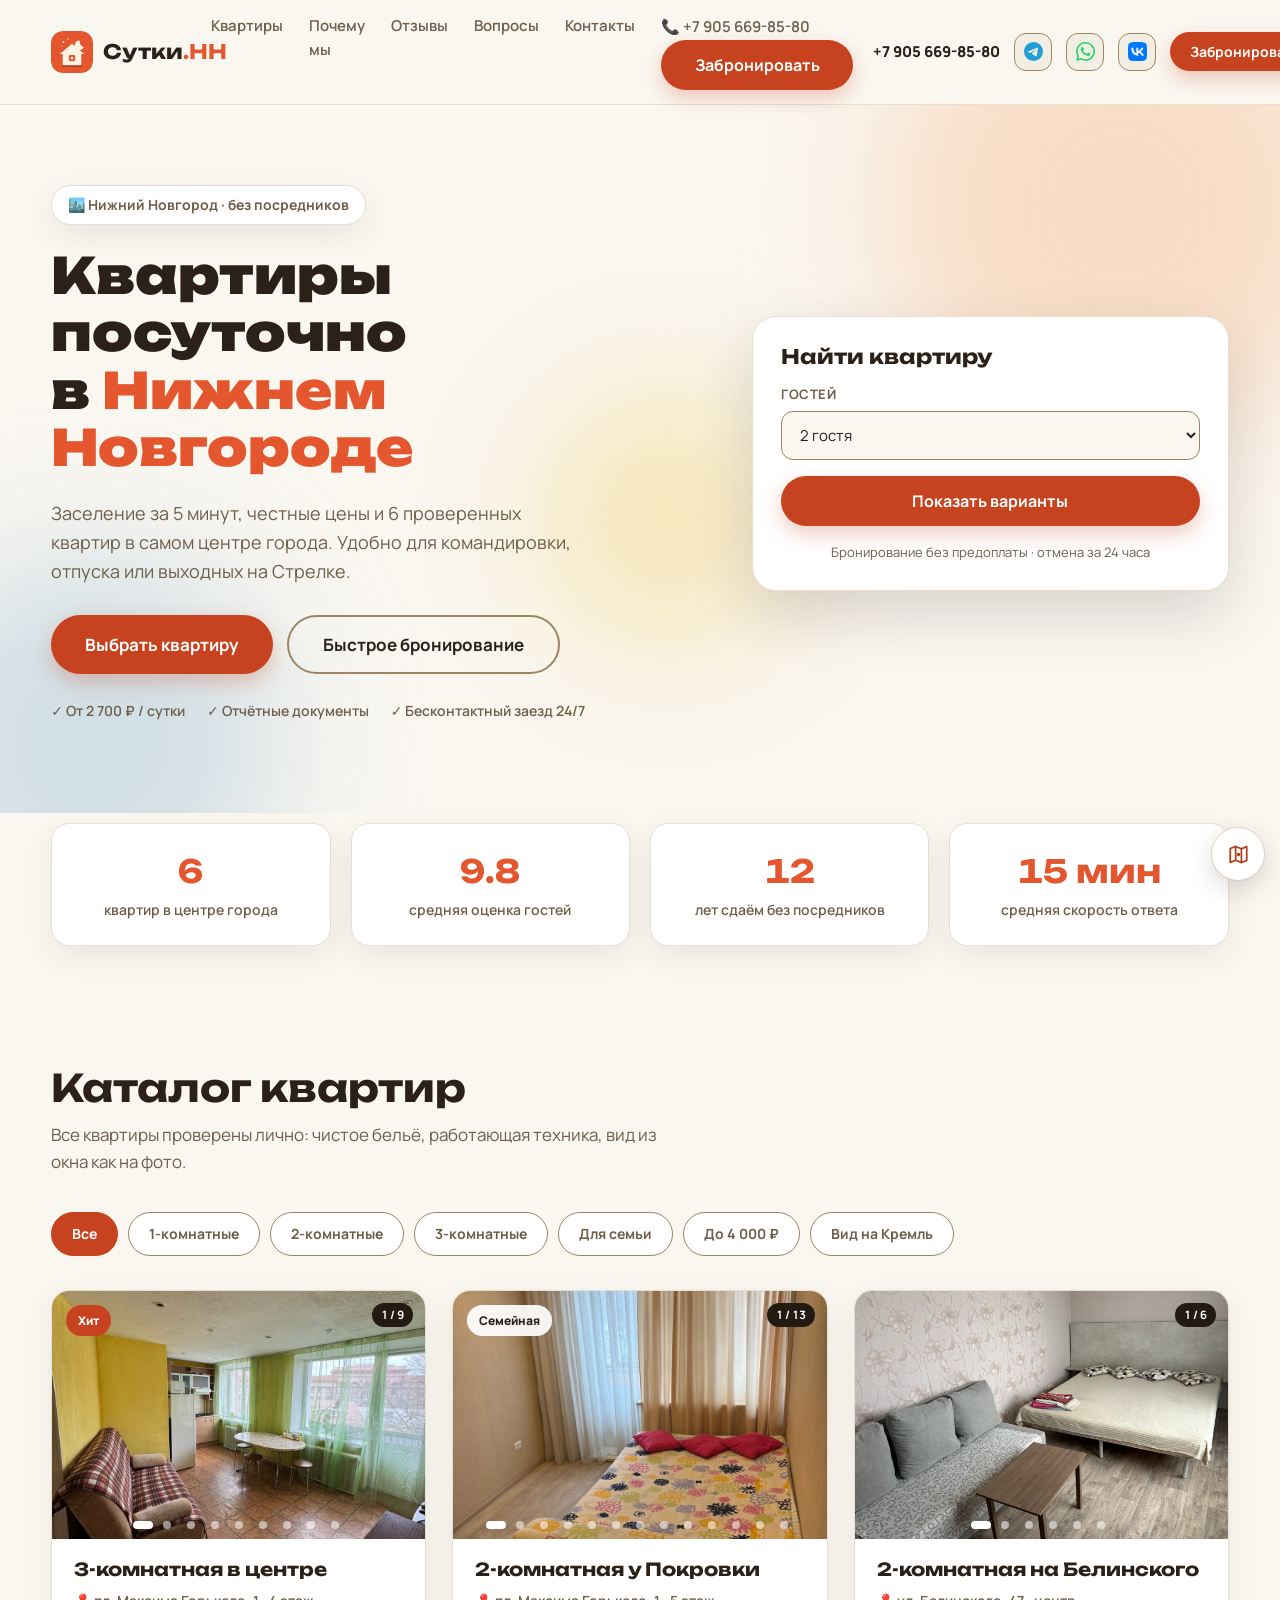
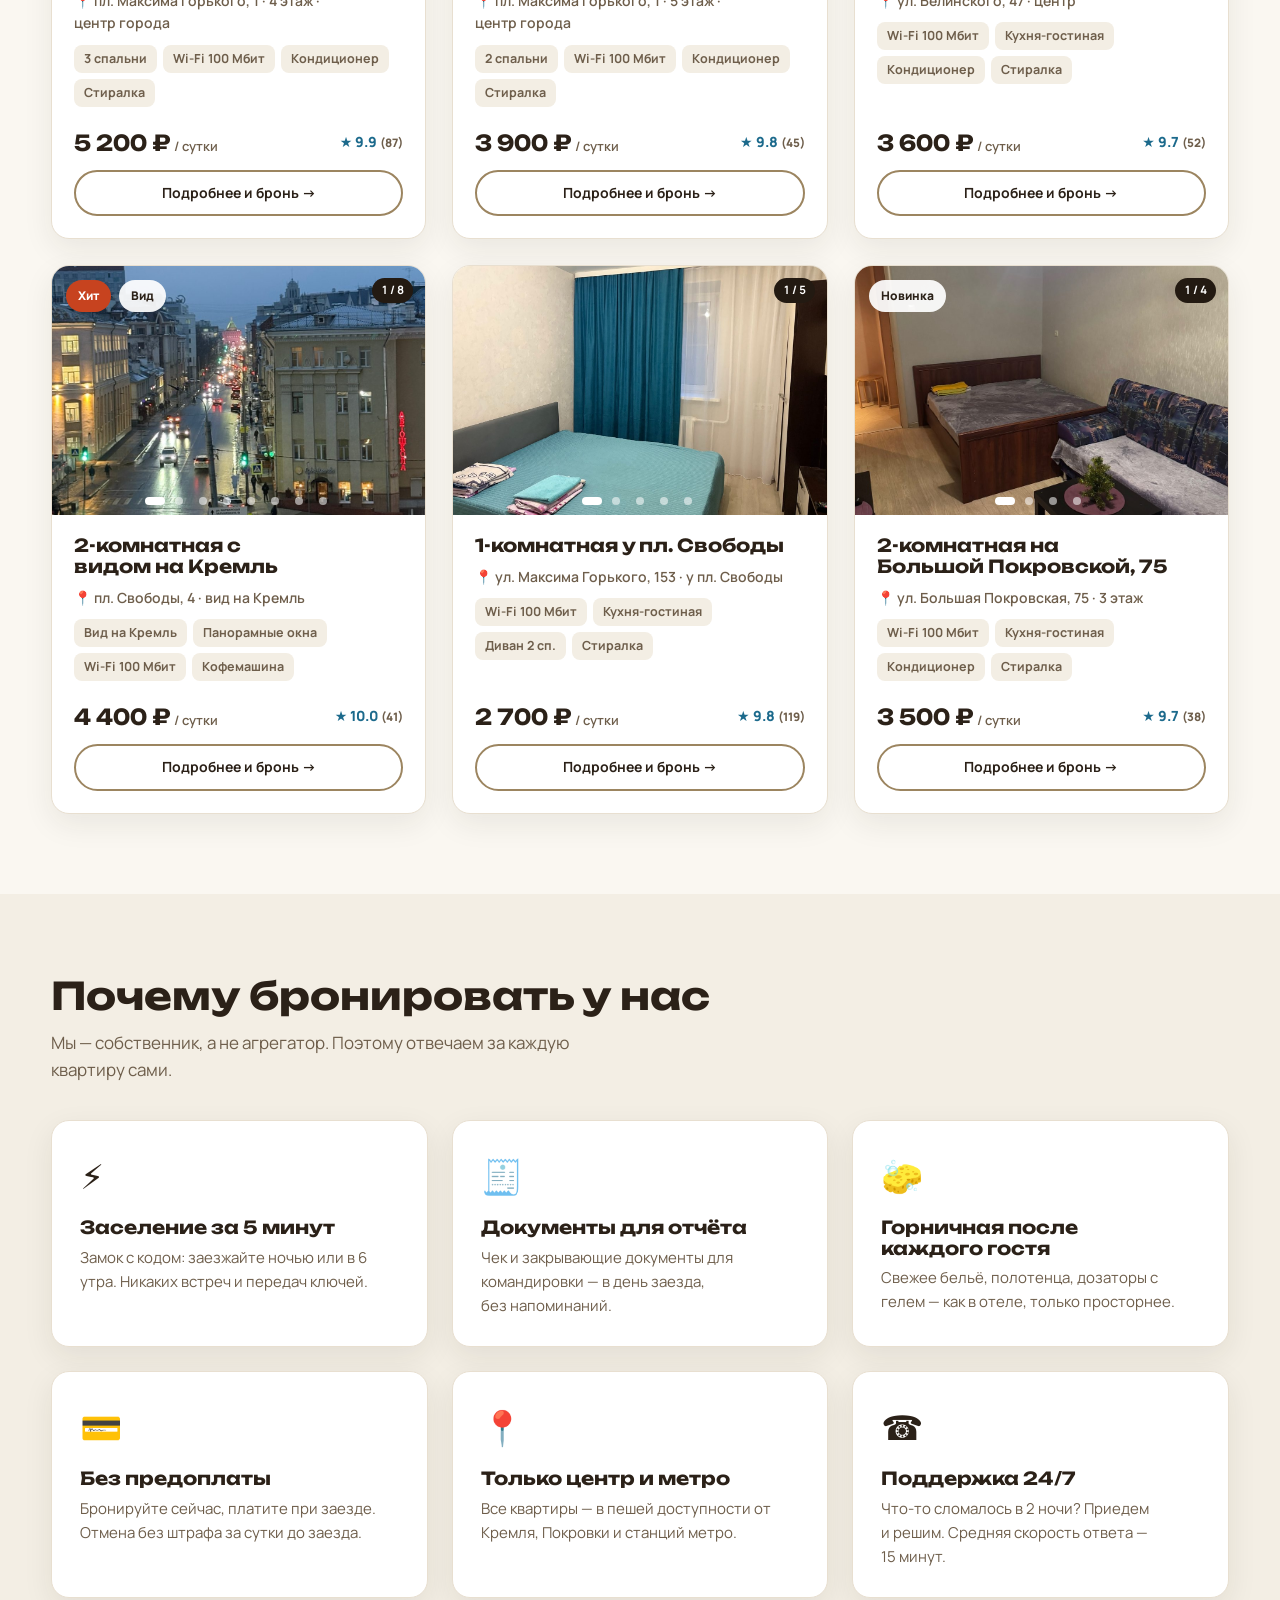
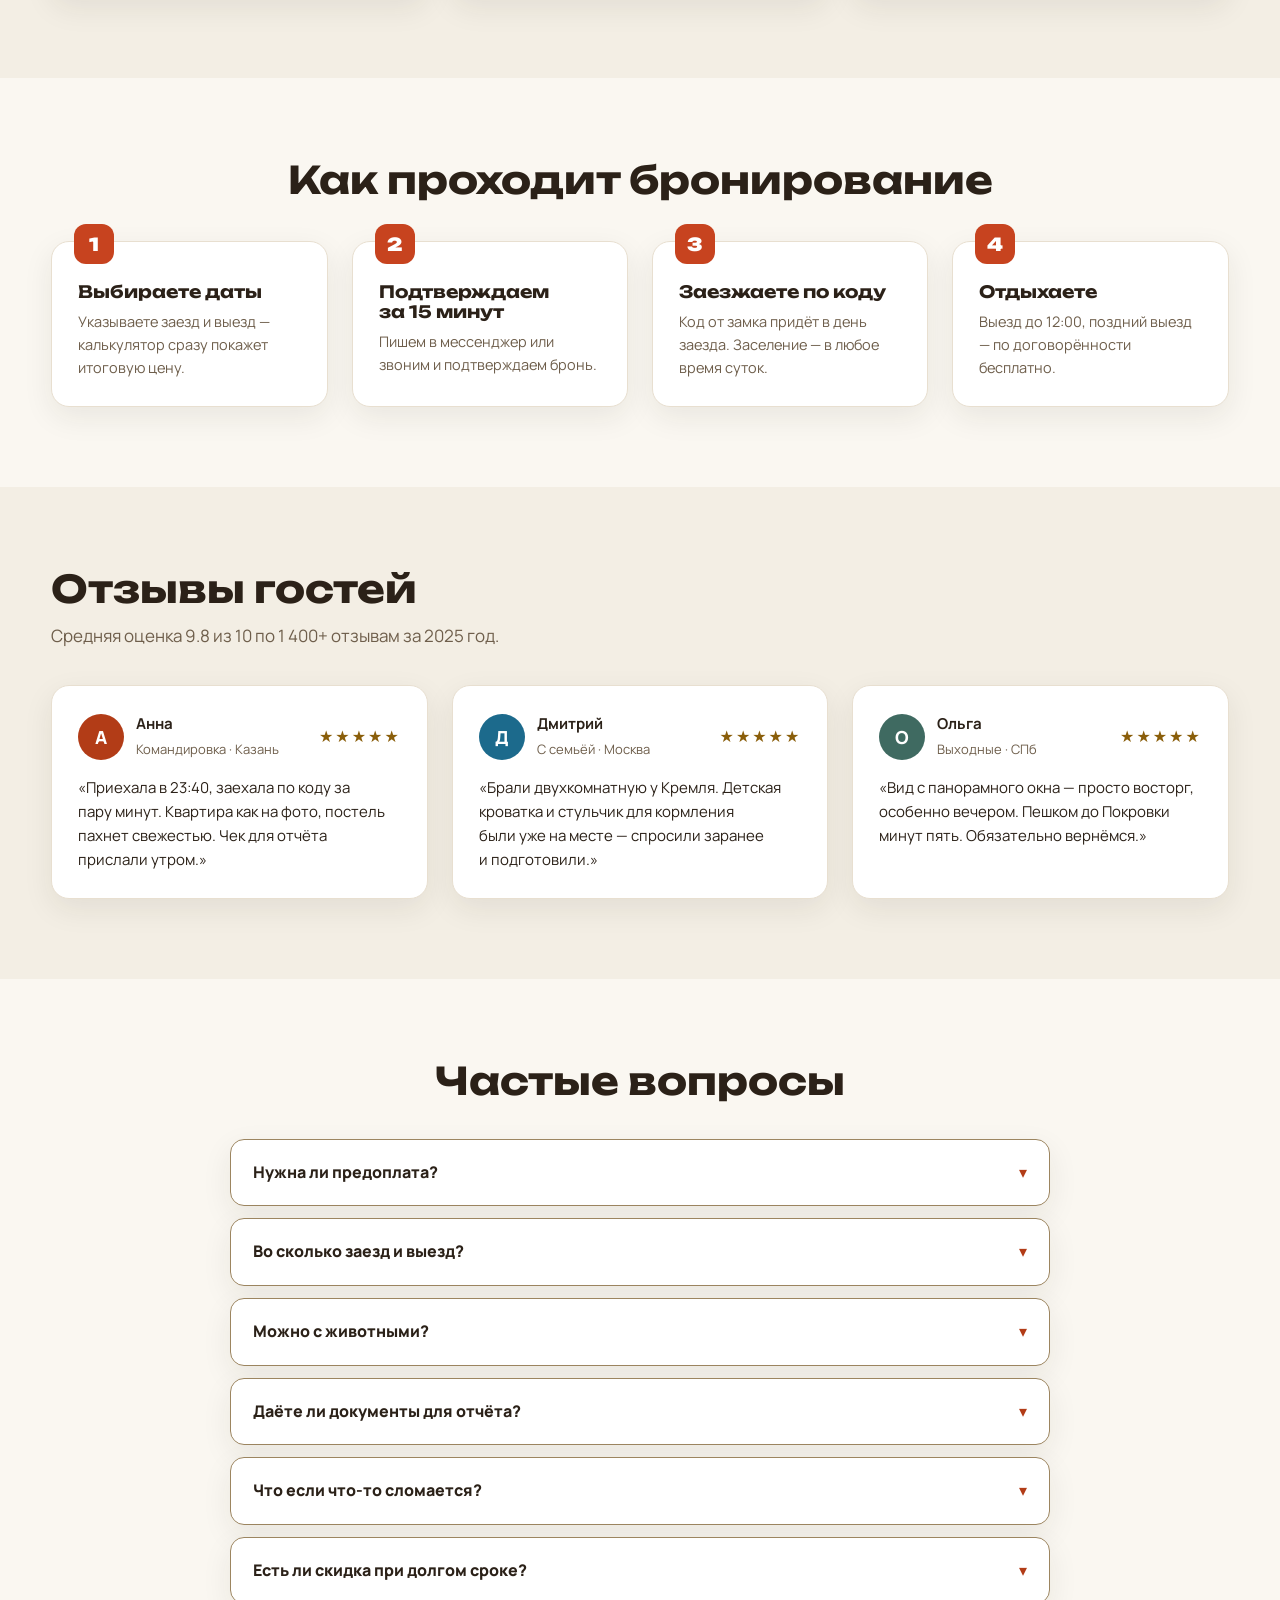
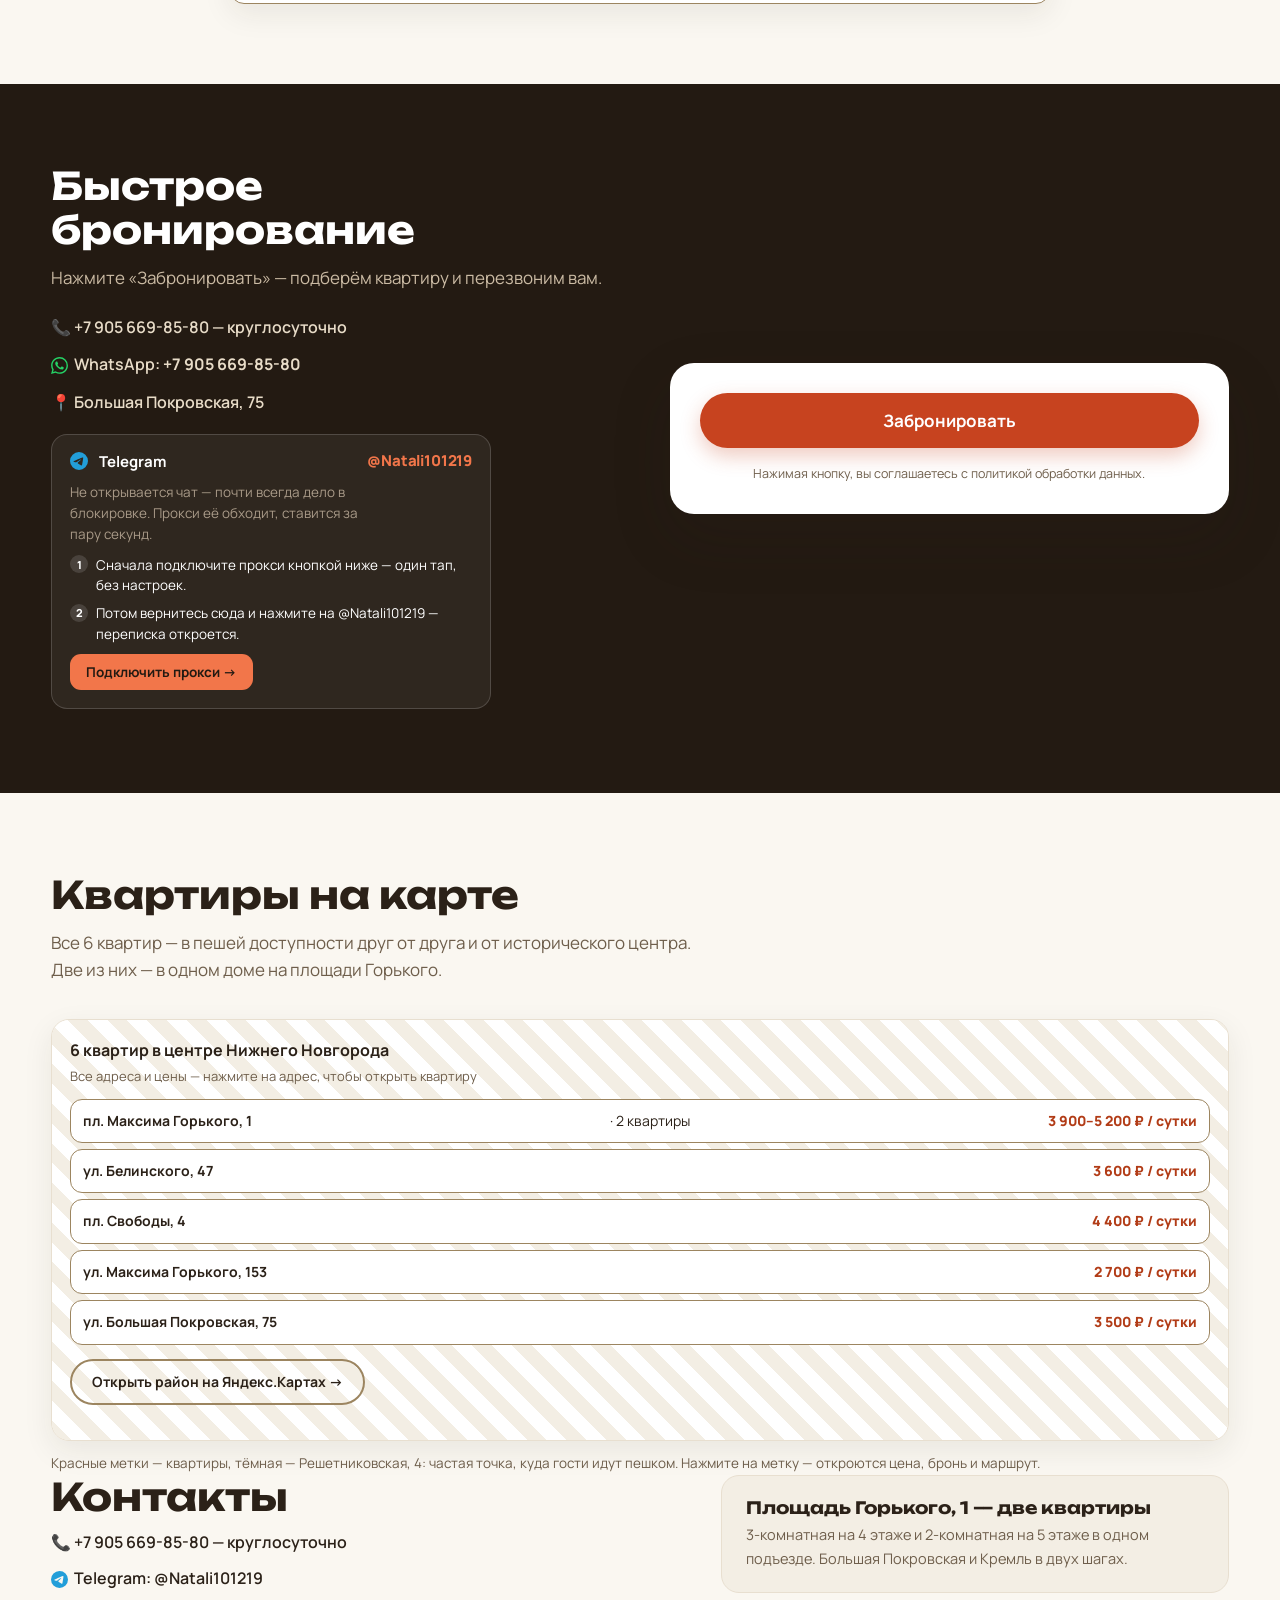
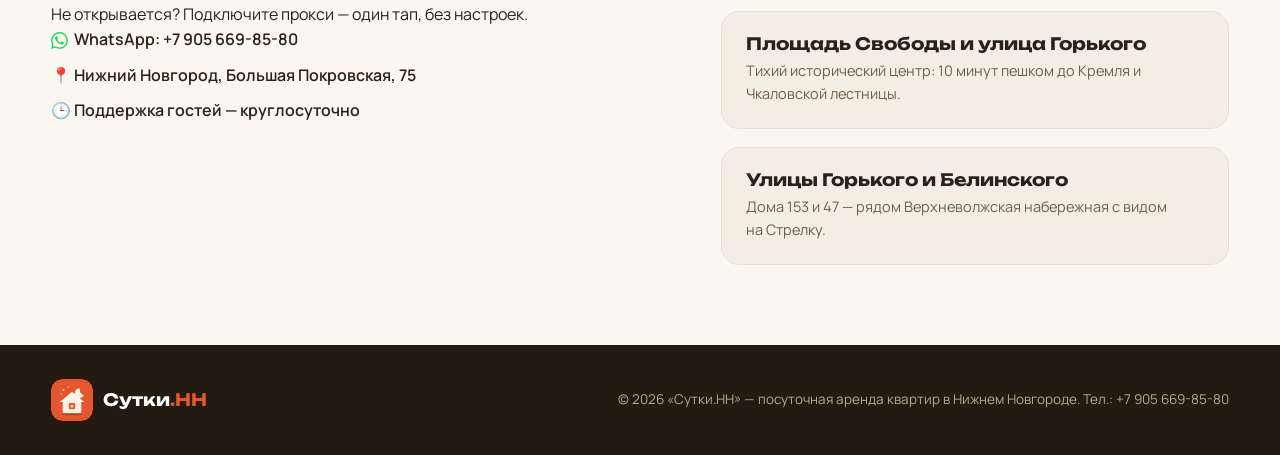
==== index.html @ 3f1665a8 "Блок «Быстрое бронирование»: убрал поля формы, кнопка на месте Из формы брони на главной убраны поля" ====
<!DOCTYPE html>
<html lang="ru">
<head>
<meta charset="UTF-8">
<meta name="viewport" content="width=device-width, initial-scale=1.0">
<title>Сутки.НН — квартиры посуточно в Нижнем Новгороде</title>
<meta name="description" content="Аренда квартир посуточно в Нижнем Новгороде: студии и квартиры у Кремля, на Покровке, у стадиона и в центре. Онлайн-бронирование, честные цены, без посредников.">
<link rel="preconnect" href="https://fonts.googleapis.com">
<link rel="preconnect" href="https://fonts.gstatic.com" crossorigin>
<link href="https://fonts.googleapis.com/css2?family=Manrope:wght@400;500;600;700;800&amp;family=Unbounded:wght@500;700;900&amp;display=swap" rel="stylesheet">
<link rel="stylesheet" href="styles.css?v=19">
<script>document.documentElement.className+=" js";</script>
<link rel="icon" type="image/svg+xml" href="img/logo.svg">
<link rel="icon" type="image/png" sizes="32x32" href="img/favicon-32.png">
<link rel="apple-touch-icon" sizes="180x180" href="img/apple-touch-icon.png">
<link rel="manifest" href="manifest.json">
<meta name="theme-color" content="#E4572E">
<meta property="og:type" content="website">
<meta property="og:site_name" content="Сутки.НН">
<meta property="og:locale" content="ru_RU">
<meta property="og:title" content="Сутки.НН — квартиры посуточно в Нижнем Новгороде">
<meta property="og:description" content="Аренда квартир посуточно в Нижнем Новгороде: студии и квартиры у Кремля, на Покровке, у стадиона и в центре. Онлайн-бронирование, честные цены, без посредников.">
<meta property="og:url" content="https://milesdavi.github.io/sutki-nn/">
<meta property="og:image" content="https://milesdavi.github.io/sutki-nn/img/og-image.png">
<meta property="og:image:type" content="image/png">
<meta property="og:image:width" content="1200">
<meta property="og:image:height" content="630">
<meta property="og:image:alt" content="Сутки.НН — квартиры посуточно в Нижнем Новгороде">
<meta name="twitter:card" content="summary_large_image">
<meta name="twitter:title" content="Сутки.НН — квартиры посуточно в Нижнем Новгороде">
<meta name="twitter:image" content="https://milesdavi.github.io/sutki-nn/img/og-image.png">
</head>
<body>

<header class="header" id="header">
  <div class="container header-inner">
    <a class="logo" href="#top">
      <img class="logo-mark" src="img/logo.svg" alt="Сутки.НН" width="42" height="42">
      <span class="logo-text">Сутки<em>.НН</em></span>
    </a>
    <nav class="nav" id="nav">      <a href="#catalog">Квартиры</a>
      <a href="#advantages">Почему мы</a>
      <a href="#reviews">Отзывы</a>
      <a href="#faq">Вопросы</a>
      <a href="#contacts">Контакты</a>
      <div class="nav-mobile">
        <a class="nav-phone" href="tel:+79056698580">📞 +7 905 669-85-80</a>
        <button type="button" class="btn btn-primary btn-block" data-scroll="#booking">Забронировать</button>
      </div>
    </nav>
    <div class="header-actions">
      <a class="phone" href="tel:+79056698580">+7 905 669-85-80</a>
      <a class="hs js-tg-link" href="https://t.me/Natali101219" target="_blank" rel="noopener" title="Telegram — прокси подключится автоматически"><img src="img/ic-tg.svg" alt="Telegram" width="19" height="19"></a>
      <a class="hs" href="https://wa.me/79056698580" target="_blank" rel="noopener" title="WhatsApp"><img src="img/ic-wa.svg" alt="WhatsApp" width="19" height="19"></a>
      <a class="hs" href="https://vk.me/id317914778" target="_blank" rel="noopener" title="ВКонтакте"><img src="img/ic-vk.svg" alt="ВКонтакте" width="19" height="19"></a>
      <button type="button" class="btn btn-primary btn-sm" data-scroll="#booking">Забронировать</button>
      <button type="button" class="burger" id="burger" aria-label="Меню"><span></span><span></span><span></span></button>
    </div>
  </div>
</header>

<main id="top">
  <!-- HERO -->
  <section class="hero">
    <div class="hero-bg" aria-hidden="true">
      <div class="hero-shape hero-shape-1"></div>
      <div class="hero-shape hero-shape-2"></div>
      <div class="hero-shape hero-shape-3"></div>
    </div>
    <div class="container hero-inner">
      <div class="hero-content">
        <div class="hero-badge">🏙️ Нижний Новгород · без посредников</div>
        <h1 class="hero-title">Квартиры посуточно<br class="br-mobile-hide"> в <span class="accent">Нижнем Новгороде</span></h1>
        <p class="hero-sub">Заселение за 5 минут, честные цены и 6 проверенных квартир в самом центре города. Удобно для командировки, отпуска или выходных на Стрелке.</p>
        <div class="hero-cta">
          <button type="button" class="btn btn-primary btn-lg" data-scroll="#catalog">Выбрать квартиру</button>
          <button type="button" class="btn btn-ghost btn-lg" data-scroll="#booking">Быстрое бронирование</button>
        </div>
        <ul class="hero-points">
          <li>✓ От 2 700 ₽ / сутки</li>
          <li>✓ Отчётные документы</li>
          <li>✓ Бесконтактный заезд 24/7</li>
        </ul>
      </div>
      <form class="search-card" id="searchForm" autocomplete="off">
        <h2 class="search-title">Найти квартиру</h2>
        <label class="field">
          <span>Гостей</span>
          <select id="guests">
            <option value="1">1 гость</option>
            <option value="2" selected>2 гостя</option>
            <option value="3">3 гостя</option>
            <option value="4">4 гостя</option>
            <option value="5">5+ гостей</option>
          </select>
        </label>
        <button type="submit" class="btn btn-primary btn-block">Показать варианты</button>
        <p class="search-note">Бронирование без предоплаты · отмена за 24 часа</p>
      </form>
    </div>
  </section>

  <!-- STATS -->
  <section class="stats">
    <div class="container stats-grid">
      <div class="stat"><b data-count="6">0</b><span>квартир в центре города</span></div>
      <div class="stat"><b data-count="9.8" data-decimal="1">0</b><span>средняя оценка гостей</span></div>
      <div class="stat"><b data-count="12">0</b><span>лет сдаём без посредников</span></div>
      <div class="stat"><b data-count="15" data-suffix=" мин">0</b><span>средняя скорость ответа</span></div>
    </div>
  </section>

  <!-- CATALOG -->
  <section class="section" id="catalog">
    <div class="container">
      <div class="section-head">
        <div>
          <h2 class="section-title">Каталог квартир</h2>
          <p class="section-sub">Все квартиры проверены лично: чистое бельё, работающая техника, вид из окна как на фото.</p>
        </div>
      </div>

      <div class="filters" id="filters">
        <button type="button" class="chip active" data-filter="all">Все</button>
        <button type="button" class="chip" data-filter="1">1-комнатные</button>
        <button type="button" class="chip" data-filter="2">2-комнатные</button>
        <button type="button" class="chip" data-filter="3">3-комнатные</button>
        <button type="button" class="chip" data-filter="family">Для семьи</button>
        <button type="button" class="chip" data-filter="budget">До 4 000 ₽</button>
        <button type="button" class="chip" data-filter="kreml">Вид на Кремль</button>
      </div>

      <div class="cards" id="cards"><!-- карточки рендерит app.js --></div>
      <p class="empty" id="empty" hidden>Ничего не нашлось — попробуйте другой фильтр.</p>
    </div>
  </section>

  <!-- ADVANTAGES -->
  <section class="section section-alt" id="advantages">
    <div class="container">
      <div class="section-head">
        <div>
          <h2 class="section-title">Почему бронировать у нас</h2>
          <p class="section-sub">Мы — собственник, а не агрегатор. Поэтому отвечаем за каждую квартиру сами.</p>
        </div>
      </div>
      <div class="adv-grid">
        <article class="adv">
          <div class="adv-icon">⚡</div>
          <h3>Заселение за 5 минут</h3>
          <p>Замок с кодом: заезжайте ночью или в 6 утра. Никаких встреч и передач ключей.</p>
        </article>
        <article class="adv">
          <div class="adv-icon">🧾</div>
          <h3>Документы для отчёта</h3>
          <p>Чек и закрывающие документы для командировки — в день заезда, без напоминаний.</p>
        </article>
        <article class="adv">
          <div class="adv-icon">🧽</div>
          <h3>Горничная после каждого гостя</h3>
          <p>Свежее бельё, полотенца, дозаторы с гелем — как в отеле, только просторнее.</p>
        </article>
        <article class="adv">
          <div class="adv-icon">💳</div>
          <h3>Без предоплаты</h3>
          <p>Бронируйте сейчас, платите при заезде. Отмена без штрафа за сутки до заезда.</p>
        </article>
        <article class="adv">
          <div class="adv-icon">📍</div>
          <h3>Только центр и метро</h3>
          <p>Все квартиры — в пешей доступности от Кремля, Покровки и станций метро.</p>
        </article>
        <article class="adv">
          <div class="adv-icon">☎️</div>
          <h3>Поддержка 24/7</h3>
          <p>Что-то сломалось в 2 ночи? Приедем и решим. Средняя скорость ответа — 15 минут.</p>
        </article>
      </div>
    </div>
  </section>

  <!-- HOW IT WORKS -->
  <section class="section">
    <div class="container">
      <h2 class="section-title center">Как проходит бронирование</h2>
      <div class="steps">
        <div class="step"><span class="step-num">1</span><h3>Выбираете даты</h3><p>Указываете заезд и выезд — калькулятор сразу покажет итоговую цену.</p></div>
        <div class="step"><span class="step-num">2</span><h3>Подтверждаем за 15 минут</h3><p>Пишем в мессенджер или звоним и подтверждаем бронь.</p></div>
        <div class="step"><span class="step-num">3</span><h3>Заезжаете по коду</h3><p>Код от замка придёт в день заезда. Заселение — в любое время суток.</p></div>
        <div class="step"><span class="step-num">4</span><h3>Отдыхаете</h3><p>Выезд до 12:00, поздний выезд — по договорённости бесплатно.</p></div>
      </div>
    </div>
  </section>

  <!-- REVIEWS -->
  <section class="section section-alt" id="reviews">
    <div class="container">
      <div class="section-head">
        <div>
          <h2 class="section-title">Отзывы гостей</h2>
          <p class="section-sub">Средняя оценка 9.8 из 10 по 1 400+ отзывам за 2025 год.</p>
        </div>
      </div>
      <div class="reviews-grid">
        <article class="review">
          <div class="review-head"><div class="avatar" style="background:#B23C17">А</div><div><b>Анна</b><span>Командировка · Казань</span></div><div class="stars">★★★★★</div></div>
          <p>«Приехала в 23:40, заехала по коду за пару минут. Квартира как на фото, постель пахнет свежестью. Чек для отчёта прислали утром.»</p>
        </article>
        <article class="review">
          <div class="review-head"><div class="avatar" style="background:#1C6A8C">Д</div><div><b>Дмитрий</b><span>С семьёй · Москва</span></div><div class="stars">★★★★★</div></div>
          <p>«Брали двухкомнатную у Кремля. Детская кроватка и стульчик для кормления были уже на месте — спросили заранее и подготовили.»</p>
        </article>
        <article class="review">
          <div class="review-head"><div class="avatar" style="background:#3F6A61">О</div><div><b>Ольга</b><span>Выходные · СПб</span></div><div class="stars">★★★★★</div></div>
          <p>«Вид с панорамного окна — просто восторг, особенно вечером. Пешком до Покровки минут пять. Обязательно вернёмся.»</p>
        </article>
      </div>
    </div>
  </section>

  <!-- FAQ -->
  <section class="section" id="faq">
    <div class="container container-narrow">
      <h2 class="section-title center">Частые вопросы</h2>
      <div class="faq" id="faqList">
        <details class="faq-item">
          <summary>Нужна ли предоплата?<span class="faq-arrow">▾</span></summary>
          <p>Нет. Бронь фиксируется по телефону или в мессенджере, оплата — при заезде: картой, наличными или переводом.</p>
        </details>
        <details class="faq-item">
          <summary>Во сколько заезд и выезд?<span class="faq-arrow">▾</span></summary>
          <p>Заселение с 14:00, выезд до 12:00. Но замок с кодом позволяет заехать в любое время — ранний заезд и поздний выезд согласуем бесплатно, если квартира свободна.</p>
        </details>
        <details class="faq-item">
          <summary>Можно с животными?<span class="faq-arrow">▾</span></summary>
          <p>В части квартир — да, это отмечено в карточке. Размещение питомца бесплатно, но просим предупредить заранее.</p>
        </details>
        <details class="faq-item">
          <summary>Даёте ли документы для отчёта?<span class="faq-arrow">▾</span></summary>
          <p>Да, работаем официально: чек, акт и счёт для командировки присылаем в день заезда или позже — как удобно.</p>
        </details>
        <details class="faq-item">
          <summary>Что если что-то сломается?<span class="faq-arrow">▾</span></summary>
          <p>Пишите в поддержку круглосуточно. Мелкие вопросы решаем по видео, по серьёзным — приедем в течение часа или переселим в соседнюю квартиру.</p>
        </details>
        <details class="faq-item">
          <summary>Есть ли скидка при долгом сроке?<span class="faq-arrow">▾</span></summary>
          <p>Да: от 7 ночей — скидка 10%, от месяца — до 25%. Итоговую цену покажет калькулятор в карточке квартиры.</p>
        </details>
      </div>
    </div>
  </section>

  <!-- BOOKING -->
  <section class="section section-dark" id="booking">
    <div class="container booking-inner">
      <div class="booking-text">
        <h2 class="section-title light">Быстрое бронирование</h2>
        <p class="section-sub light">Нажмите «Забронировать» — подберём квартиру и перезвоним вам.</p>
        <ul class="booking-points">
          <li>📞 <a href="tel:+79056698580">+7 905 669-85-80</a> — круглосуточно</li>
          <li><img class="mes-ico" src="img/ic-wa.svg" alt="WhatsApp" width="17" height="17"> WhatsApp: <a href="https://wa.me/79056698580"><b>+7 905 669-85-80</b></a></li>
          <li>📍 Большая Покровская, 75</li>
        </ul>

        <!-- Telegram + прокси: по шагам, чтобы было понятно, зачем прокси -->
        <div class="tg-panel">
          <p class="tg-panel-top">
            <img class="mes-ico" src="img/ic-tg.svg" alt="" width="18" height="18">
            <span>Telegram</span>
            <a class="tg-panel-handle js-tg-link" href="https://t.me/Natali101219" target="_blank" rel="noopener">@Natali101219</a>
          </p>
          <p class="tg-panel-why">Не открывается чат — почти всегда дело в блокировке. Прокси её обходит, ставится за пару секунд.</p>
          <ol class="tg-steps">
            <li>Сначала подключите прокси кнопкой ниже — один тап, без настроек.</li>
            <li>Потом вернитесь сюда и нажмите на @Natali101219 — переписка откроется.</li>
          </ol>
          <a class="tg-proxy-btn" href="https://t.me/s/NetGhostMTP" data-cp-proxy target="_blank" rel="noopener">Подключить прокси →</a>
        </div>
      </div>
      <form class="booking-form" id="bookForm" autocomplete="off">
        <button type="submit" class="btn btn-primary btn-block btn-lg">Забронировать</button>
        <p class="form-note">Нажимая кнопку, вы соглашаетесь с политикой обработки данных.</p>
      </form>
    </div>
  </section>

  <!-- CONTACTS -->
  <section class="section" id="contacts">
    <div class="container">
      <div class="section-head">
        <div>
          <h2 class="section-title">Квартиры на карте</h2>
          <p class="section-sub">Все 6 квартир — в пешей доступности друг от друга и от исторического центра. Две из них — в одном доме на площади Горького.</p>
        </div>
      </div>

      <div class="map-wrap">
        <div id="flatMap" role="region" aria-label="Карта квартир в Нижнем Новгороде"></div>
      </div>
      <p class="map-note">Красные метки — квартиры, тёмная — Решетниковская, 4: частая точка, куда гости идут пешком. Нажмите на метку — откроются цена, бронь и маршрут.</p>

      <div class="contacts-grid">
        <div class="contacts-info">
          <h2 class="section-title contacts-title">Контакты</h2>
          <p class="contacts-line">📞 <a href="tel:+79056698580">+7 905 669-85-80</a> — круглосуточно</p>
          <p class="contacts-line"><img class="mes-ico" src="img/ic-tg.svg" alt="" width="17" height="17"> Telegram: <a class="js-tg-link" href="https://t.me/Natali101219" target="_blank" rel="noopener">@Natali101219</a></p>
          <p class="contacts-hint">Не открывается? <a href="https://t.me/s/NetGhostMTP" data-cp-proxy target="_blank" rel="noopener">Подключите прокси</a> — один тап, без настроек.</p>
          <p class="contacts-line"><img class="mes-ico" src="img/ic-wa.svg" alt="" width="17" height="17"> WhatsApp: <a href="https://wa.me/79056698580">+7 905 669-85-80</a></p>
          <p class="contacts-line">📍 Нижний Новгород, Большая Покровская, 75</p>
          <p class="contacts-line">🕒 Поддержка гостей — круглосуточно</p>
        </div>
        <div class="contacts-side">
          <div class="contacts-card">
            <h3>Площадь Горького, 1 — две квартиры</h3>
            <p>3-комнатная на 4 этаже и 2-комнатная на 5 этаже в одном подъезде. Большая Покровская и Кремль в двух шагах.</p>
          </div>
          <div class="contacts-card">
            <h3>Площадь Свободы и улица Горького</h3>
            <p>Тихий исторический центр: 10 минут пешком до Кремля и Чкаловской лестницы.</p>
          </div>
          <div class="contacts-card">
            <h3>Улицы Горького и Белинского</h3>
            <p>Дома 153 и 47 — рядом Верхневолжская набережная с видом на Стрелку.</p>
          </div>
        </div>
      </div>
    </div>
  </section>
</main>

<footer class="footer">
  <div class="container footer-inner">
    <div class="logo"><img class="logo-mark" src="img/logo.svg" alt="Сутки.НН" width="42" height="42"><span class="logo-text">Сутки<em>.НН</em></span></div>
    <p>© 2026 «Сутки.НН» — посуточная аренда квартир в Нижнем Новгороде. Тел.: <a href="tel:+79056698580">+7 905 669-85-80</a></p>
  </div>
</footer>

<!-- MODAL -->
<div class="modal" id="modal" hidden>
  <div class="modal-backdrop" data-close></div>
  <div class="modal-card" role="dialog" aria-modal="true" aria-labelledby="mTitle">
    <button type="button" class="modal-close" data-close aria-label="Закрыть">✕</button>
    <div class="modal-gallery">
      <div class="modal-photo">
        <img id="mImg" src="[data-uri]" alt="Фото квартиры" width="800" height="600" decoding="async">
        <button type="button" class="m-arrow m-prev" id="mPrev" data-mdir="-1" aria-label="Предыдущее фото" hidden>‹</button>
        <button type="button" class="m-arrow m-next" id="mNext" data-mdir="1" aria-label="Следующее фото" hidden>›</button>
        <span class="m-count" id="mCount" hidden>1 / 1</span>
      </div>
      <div class="modal-thumbs" id="mThumbs"></div>
    </div>
    <div class="modal-body">
      <h3 id="mTitle"></h3>
      <p class="modal-loc" id="mLoc"></p>
      <div class="modal-feats" id="mFeats"></div>
      <p class="modal-desc" id="mDesc"></p>
      <div class="modal-calc">
        <div class="calc-row"><label>Ночей <select id="mNights"><option>1</option><option selected>2</option><option>3</option><option>5</option><option>7</option><option>14</option><option>30</option></select></label></div>
        <div class="calc-total" id="mTotal"></div>
      </div>
      <button type="button" class="btn btn-primary btn-block btn-lg" id="mBook">Забронировать эту квартиру</button>
      <p class="form-note">Оплата при заезде · отмена без штрафа за 24 часа</p>
    </div>
  </div>
</div>

<!-- Плавающая кнопка к карте: всегда под рукой при скролле -->
<button type="button" class="map-fab" id="mapFab" aria-label="Показать карту квартир" title="Карта квартир">
  <svg viewBox="0 0 24 24" width="23" height="23" aria-hidden="true" fill="none" stroke="currentColor" stroke-width="1.8" stroke-linecap="round" stroke-linejoin="round">
    <path d="M9 3.6 3.4 5.8v14.4L9 18l6 2.4 5.6-2.2V3.8L15 6 9 3.6Z"></path>
    <path d="M9 3.6V18"></path>
    <path d="M15 6v14.4"></path>
    <circle cx="12" cy="12" r="1.9" fill="currentColor" stroke="none"></circle>
  </svg>
</button>

<div class="toast" id="toast" hidden></div>

<script src="https://api-maps.yandex.ru/v3/?apikey=f1e00c1d-72c6-45f5-abe2-8d5a169cfa6f&amp;lang=ru_RU"></script>
<script src="photos-list.js?v=1"></script>
<script src="data.js?v=1"></script>
<script src="slider.js?v=3"></script>
<script src="contact.js?v=8"></script>
<script src="app.js?v=23"></script>
</body>
</html>
---- styles.css ----
/* ============ Сутки.НН — styles.css ============ */
:root{
  --bg:#FAF7F1;
  --bg-alt:#F3EEE4;
  --card:#FFFFFF;
  --ink:#2B2118;
  --muted:#6E5E4B;
  --line:#E8DFD0;
  --line-strong:#9C8560;
  --brand:#E4572E;
  --brand-solid:#C7431F;
  --brand-solid-dark:#A83A19;
  --brand-ink:#B23C17;
  --brand-dark:#C7431F;
  --teal:#2E86AB;
  --teal-ink:#1C6A8C;
  --star:#8A5E0A;
  --green:#1E7A3C;
  --dark:#231A12;
  /* Текст и ссылки на тёмном фоне (#231A12): контраст 6.2 и 6.1 */
  --muted-dark:#A99A88;
  --brand-on-dark:#F2764A;
  --radius:18px;
  --shadow:0 10px 30px rgba(43,33,24,.08);
  --shadow-lg:0 24px 60px rgba(43,33,24,.16);
}
*{margin:0;padding:0;box-sizing:border-box}
html{scroll-behavior:smooth}
body{
  font-family:'Manrope',system-ui,sans-serif;
  background:var(--bg);color:var(--ink);
  line-height:1.6;-webkit-font-smoothing:antialiased;
  overflow-x:clip;
}
header,section,div,article{min-width:0}
img{max-width:100%;display:block}
a{color:inherit;text-decoration:none}
button{font-family:inherit;cursor:pointer}
.container{width:min(1180px,92%);margin:0 auto}
.container-narrow{width:min(820px,92%);margin:0 auto}
h1,h2,h3,.logo-text,.search-title{font-family:'Unbounded',sans-serif;font-weight:700;line-height:1.15}

/* ---------- Buttons ---------- */
.btn{
  display:inline-flex;align-items:center;justify-content:center;gap:8px;
  border:none;border-radius:999px;font-weight:700;
  padding:14px 28px;font-size:16px;transition:.22s;
}
.btn-primary{background:var(--brand-solid);color:#fff;box-shadow:0 8px 20px rgba(199,67,31,.28)}
.btn-primary:hover{background:var(--brand-solid-dark);transform:translateY(-2px)}
.btn-ghost{background:transparent;color:var(--ink);border:2px solid var(--line-strong)}
.btn-ghost:hover{border-color:var(--ink)}
.btn-sm{padding:10px 20px;font-size:14px}
.btn-lg{padding:16px 34px;font-size:17px}
.btn-block{width:100%}

/* ---------- Header ---------- */
.header{
  position:sticky;top:0;z-index:50;background:rgba(250,247,241,.92);
  backdrop-filter:blur(10px);border-bottom:1px solid var(--line);
}
.header-inner{display:flex;align-items:center;justify-content:space-between;gap:20px;padding:14px 0}
.logo{display:flex;align-items:center;gap:10px}
.logo-mark{
  width:42px;height:42px;border-radius:12px;display:block;
}
.logo-text{font-size:20px}
.logo-text em{font-style:normal;color:var(--brand)}
.nav{display:flex;gap:26px}
.nav a{font-weight:600;font-size:15px;color:var(--muted);transition:.2s}
.nav a:hover{color:var(--ink)}
.header-actions{display:flex;align-items:center;gap:14px}
.phone{font-weight:800;font-size:15px;white-space:nowrap}
.header .hs{
  display:grid;place-items:center;width:38px;height:38px;border-radius:12px;
  background:var(--bg-alt);border:1px solid var(--line);text-decoration:none;
  transition:.2s;
}
.header .hs img{width:19px;height:19px;display:block}
.header .hs:hover{border-color:var(--brand);transform:translateY(-1px);background:#fff}
.header .hs:hover img{transform:scale(1.08)}
.header .hs img{transition:.2s}
.burger{display:none;flex-direction:column;gap:5px;background:none;border:none;padding:6px}
.burger span{width:24px;height:3px;border-radius:2px;background:var(--ink);transition:.25s}
.burger.open span:nth-child(1){transform:translateY(8px) rotate(45deg)}
.burger.open span:nth-child(2){opacity:0}
.burger.open span:nth-child(3){transform:translateY(-8px) rotate(-45deg)}

/* ---------- Hero ---------- */
.hero{position:relative;overflow:hidden;padding:80px 0 90px}
.hero-bg{position:absolute;inset:0;z-index:-1}
.hero-shape{position:absolute;border-radius:50%;filter:blur(70px);opacity:.5}
.hero-shape-1{width:480px;height:480px;background:#F6C39A;top:-140px;right:-80px}
.hero-shape-2{width:380px;height:380px;background:#A9C6D9;bottom:-120px;left:-100px}
.hero-shape-3{width:260px;height:260px;background:#F2D57E;top:40%;left:42%}
.hero-inner{display:grid;grid-template-columns:1.15fr .85fr;gap:56px;align-items:center}
.hero-badge{
  display:inline-block;background:#fff;border:1px solid var(--line);
  padding:8px 16px;border-radius:999px;font-size:14px;font-weight:700;
  color:var(--muted);box-shadow:var(--shadow);margin-bottom:22px;
}
.hero-title{font-size:clamp(24px,4.2vw,50px);font-weight:900}
@media (max-width:720px){
  .br-mobile-hide{display:none}
}
.hero-title .accent{color:var(--brand)}
.hero-sub{margin:22px 0 30px;font-size:18px;color:var(--muted);max-width:520px}
.hero-cta{display:flex;gap:14px;flex-wrap:wrap}
.hero-points{display:flex;gap:22px;flex-wrap:wrap;margin-top:26px;list-style:none;font-weight:600;font-size:14px;color:var(--muted)}

.search-card{
  background:var(--card);border-radius:24px;padding:28px;box-shadow:var(--shadow-lg);
  display:flex;flex-direction:column;gap:16px;border:1px solid var(--line);
}
.search-title{font-size:20px}
.field{display:flex;flex-direction:column;gap:6px}
.field span{font-size:13px;font-weight:700;color:var(--muted);text-transform:uppercase;letter-spacing:.04em}
.field input,.field select{
  padding:12px 14px;border:1.5px solid var(--line);border-radius:12px;
  font-family:inherit;font-size:15px;background:var(--bg);color:var(--ink);
}
.field input:focus,.field select:focus{outline:none;border-color:var(--brand)}
.search-note{text-align:center;font-size:13px;color:var(--muted)}

/* ---------- Stats ---------- */
.stats{padding:10px 0 40px}
.stats-grid{display:grid;grid-template-columns:repeat(4,1fr);gap:20px}
.stat{
  background:var(--card);border:1px solid var(--line);border-radius:var(--radius);
  padding:22px;text-align:center;box-shadow:var(--shadow);
}
.stat b{display:block;font-family:'Unbounded';font-size:32px;color:var(--brand)}
.stat span{font-size:14px;color:var(--muted);font-weight:600}

/* ---------- Sections ---------- */
.section{padding:80px 0}
.section-alt{background:var(--bg-alt)}
.section-dark{background:var(--dark);color:#F5EFE4}
.section-head{display:flex;justify-content:space-between;align-items:flex-end;gap:30px;margin-bottom:36px}
.section-title{font-size:clamp(26px,3vw,38px);margin-bottom:12px}
.section-title.light{color:#fff}
.section-title.center{text-align:center}
.section-sub{color:var(--muted);max-width:640px;font-size:17px}
.section-sub.light{color:#CBBBA4}
/* Внутри тёмного блока подписи и ссылки читаются: свои цвета вместо --muted/--brand-ink */
.section-dark .tg-proxy-hint{color:var(--muted-dark)}
.section-dark .tg-proxy-hint a{color:var(--brand-on-dark)}

/* ---------- Filters & cards ---------- */
.filters{display:flex;gap:10px;flex-wrap:wrap;margin-bottom:34px}
.chip{
  border:1.5px solid var(--line);background:#fff;border-radius:999px;
  padding:10px 20px;font-weight:700;font-size:14px;color:var(--muted);transition:.2s;
}
.chip:hover{border-color:var(--brand);color:var(--brand-ink)}
.chip.active{background:var(--brand-solid);border-color:var(--brand-solid);color:#fff}
.cards{display:grid;grid-template-columns:repeat(3,1fr);gap:26px}
.card{
  background:var(--card);border-radius:var(--radius);overflow:hidden;
  border:1px solid var(--line);box-shadow:var(--shadow);transition:.25s;
  display:flex;flex-direction:column;
}
.card:hover{transform:translateY(-6px);box-shadow:var(--shadow-lg)}
.card-media{position:relative;overflow:hidden}
.card-media img{width:100%;aspect-ratio:3/2;height:auto;object-fit:cover}

/* --- Слайдер фото в карточке --- */
.slider{touch-action:pan-y}
.s-track{display:flex;transition:transform .35s ease}
.s-track img{flex:0 0 100%;aspect-ratio:3/2;height:auto;object-fit:cover;user-select:none;-webkit-user-drag:none;pointer-events:none}
.s-arrow{
  position:absolute;top:50%;transform:translateY(-50%);z-index:2;
  width:44px;height:44px;border:none;border-radius:50%;
  background:rgba(255,255,255,.92);color:var(--ink);
  font-size:24px;line-height:1;font-weight:700;
  box-shadow:0 4px 14px rgba(43,33,24,.25);
  display:grid;place-items:center;padding-bottom:3px;
  transition:opacity .2s,background .2s;
}
.s-arrow:hover{background:#fff}
.s-prev{left:10px}
.s-next{right:10px}
/* Точки: кнопка 24×24 (норма WCAG 2.2 AA), а сам кружок рисуется псевдоэлементом */
.s-dots{
  position:absolute;bottom:2px;left:0;right:0;z-index:2;
  display:flex;justify-content:center;gap:0;
}
.s-dot{
  position:relative;width:24px;height:24px;border-radius:50%;border:none;padding:0;
  background:transparent;transition:background .2s;
}
.s-dot::before{
  content:'';position:absolute;top:50%;left:50%;transform:translate(-50%,-50%);
  width:8px;height:8px;border-radius:999px;background:rgba(255,255,255,.55);
  transition:width .2s,background .2s;
}
.s-dot.active::before{background:#fff;width:20px}
.s-count{
  position:absolute;top:12px;right:12px;z-index:2;
  /* Непрозрачный фон: счётчик читается на любом фото, а не зависит от того,
     что под ним (было rgba(35,26,18,.65) — контраст плавал от 3 до 6). */
  background:var(--dark);color:#fff;
  font-size:11.5px;font-weight:700;padding:3px 9px;border-radius:999px;
}
@media (hover:hover) and (pointer:fine){
  .s-arrow{opacity:0}
  .card:hover .s-arrow,.slider:hover .s-arrow{opacity:1}
  .s-arrow:focus-visible{opacity:1}
}
@media (hover:none), (pointer:coarse){
  .s-arrow{opacity:1}
}
.card-badges{position:absolute;top:14px;left:14px;display:flex;gap:8px}
.badge{
  background:rgba(255,255,255,.92);border-radius:999px;padding:6px 12px;
  font-size:12px;font-weight:800;color:var(--ink);
}
.badge.hot{background:var(--brand-solid);color:#fff}
.card-body{padding:20px 22px 22px;display:flex;flex-direction:column;gap:10px;flex:1}
.card-title{font-size:18px}
.card-link{display:block;color:inherit;padding:4px 0;margin:-4px 0}
.card-link:hover .card-title{color:var(--brand-ink)}
.card-loc{font-size:14px;color:var(--muted);font-weight:600}
.card-feats{display:flex;flex-wrap:wrap;gap:6px}
.feat{background:var(--bg-alt);border-radius:8px;padding:4px 10px;font-size:12.5px;font-weight:700;color:var(--muted)}
.card-foot{display:flex;justify-content:space-between;align-items:center;margin-top:auto;padding-top:8px}
.price b{font-family:'Unbounded';font-size:22px;color:var(--ink)}
.price span{font-size:13px;color:var(--muted);font-weight:600}
.rating{font-weight:800;font-size:14px;color:var(--teal-ink)}
.empty{text-align:center;color:var(--muted);font-weight:600;padding:40px 0}

/* ---------- Advantages ---------- */
.adv-grid{display:grid;grid-template-columns:repeat(3,1fr);gap:24px}
.adv{
  background:var(--card);border:1px solid var(--line);border-radius:var(--radius);
  padding:28px;box-shadow:var(--shadow);transition:.25s;
}
.adv:hover{transform:translateY(-4px)}
.adv-icon{font-size:34px;margin-bottom:14px}
.adv h3{font-size:18px;margin-bottom:8px}
.adv p{color:var(--muted);font-size:15px}

/* ---------- Steps ---------- */
.steps{display:grid;grid-template-columns:repeat(4,1fr);gap:24px;margin-top:40px}
.step{position:relative;padding:26px;background:var(--card);border:1px solid var(--line);border-radius:var(--radius);box-shadow:var(--shadow)}
.step-num{
  position:absolute;top:-18px;left:22px;width:40px;height:40px;border-radius:12px;
  background:var(--brand-solid);color:#fff;display:grid;place-items:center;
  font-family:'Unbounded';font-weight:900;font-size:18px;
}
.step h3{font-size:17px;margin:14px 0 8px}
.step p{color:var(--muted);font-size:14.5px}

/* ---------- Reviews ---------- */
.reviews-grid{display:grid;grid-template-columns:repeat(3,1fr);gap:24px}
.review{background:var(--card);border:1px solid var(--line);border-radius:var(--radius);padding:26px;box-shadow:var(--shadow)}
.review-head{display:flex;align-items:center;gap:12px;margin-bottom:14px}
.avatar{width:46px;height:46px;border-radius:50%;color:#fff;display:grid;place-items:center;font-weight:800;font-size:18px;flex-shrink:0}
.review-head b{display:block;font-size:15px}
.review-head span{font-size:13px;color:var(--muted)}
.stars{margin-left:auto;color:var(--star);letter-spacing:2px}
.review p{color:var(--ink);font-size:15px}

/* ---------- FAQ ---------- */
.faq{display:flex;flex-direction:column;gap:12px;margin-top:36px}
.faq-item{background:var(--card);border:1px solid var(--line);border-radius:14px;padding:4px 22px;box-shadow:var(--shadow)}
.faq-item summary{
  list-style:none;cursor:pointer;display:flex;justify-content:space-between;align-items:center;
  gap:16px;padding:16px 0;font-weight:800;font-size:16px;
}
.faq-item summary::-webkit-details-marker{display:none}
.faq-arrow{color:var(--brand-ink);transition:.25s}
.faq-item[open] .faq-arrow{transform:rotate(180deg)}
/* Длина строки: 566px при 15px — это ~75 знаков, комфортный предел для чтения.
   (Единица ch тут шире среднего знака, поэтому задаём в пикселях.) */
.faq-item p{color:var(--muted);padding-bottom:16px;font-size:15px;max-width:566px}

/* ---------- Booking ---------- */
.booking-inner{display:grid;grid-template-columns:1fr 1fr;gap:60px;align-items:center}
.booking-points{list-style:none;margin-top:24px;display:flex;flex-direction:column;gap:12px;font-weight:600;color:#E8DCC8}
.booking-form{
  background:#fff;border-radius:24px;padding:30px;display:flex;flex-direction:column;gap:16px;
  box-shadow:var(--shadow-lg);
}
.booking-form .field input,.booking-form .field select{background:var(--bg)}
.field-row{display:grid;grid-template-columns:1fr 1fr;gap:14px}
.form-note{font-size:12.5px;color:var(--muted);text-align:center}

/* ---------- Contacts ---------- */
.contacts-grid{display:grid;grid-template-columns:1.1fr .9fr;gap:50px}
.contacts-line{font-size:16px;font-weight:600;margin-bottom:10px}
.contacts-line a:hover{color:var(--brand-ink)}
.map-embed{margin-top:22px;border-radius:var(--radius);overflow:hidden;border:1px solid var(--line);box-shadow:var(--shadow)}
.map-embed iframe{width:100%;height:300px;border:0}
.map-wrap{margin-top:18px;border-radius:var(--radius);overflow:hidden;border:1px solid var(--line);box-shadow:var(--shadow);position:relative;z-index:1}
#flatMap{height:480px;width:100%;background:var(--bg-alt)}
.map-note{font-size:13.5px;color:var(--muted);margin-top:12px}
.pin-price{
  background:var(--brand-solid);color:#fff;font-weight:800;font-size:13px;
  padding:8px 14px;border:3px solid #fff;border-radius:999px;
  box-shadow:0 6px 16px rgba(43,33,24,.3);white-space:nowrap;
  cursor:pointer;transition:.2s;
}
.ym-pin:hover .pin-price{transform:scale(1.06)}
.ym-pin{position:relative;transform:translate(-50%,-100%);width:max-content}
.ym-pin::after{
  content:'';position:absolute;left:50%;bottom:-4px;transform:translateX(-50%);
  border:6px solid transparent;border-bottom:none;border-top:8px solid var(--brand-solid);
  filter:drop-shadow(0 2px 2px rgba(43,33,24,.25));
}
.ym-balloon{
  position:absolute;top:46px;left:50%;transform:translateX(-50%);z-index:10;
  width:264px;box-sizing:border-box;
  background:#fff;border-radius:14px;padding:14px;box-shadow:0 10px 30px rgba(43,33,24,.28);
  line-height:1.45;overscroll-behavior:contain;
}
.ym-balloon::before{
  content:'';position:absolute;top:-8px;left:50%;margin-left:-7px;
  border:7px solid transparent;border-bottom:8px solid #fff;border-top:none;
}
/* У нижнего края карты окно раскрывается вверх — иначе его срезает рамка */
.ym-balloon-up{top:auto;bottom:calc(100% + 14px)}
.ym-balloon-up::before{
  top:auto;bottom:-8px;
  border:7px solid transparent;border-top:8px solid #fff;border-bottom:none;
}
.ym-balloon-close{
  position:absolute;top:6px;right:6px;border:none;background:var(--bg-alt);
  width:32px;height:32px;border-radius:50%;cursor:pointer;color:var(--muted);font-size:13px;
  display:flex;align-items:center;justify-content:center;line-height:1;
}
.ym-balloon-close:hover{color:var(--dark);background:var(--line)}
/* Цена и переход в карточку — одной строкой, чтобы окно не вытягивалось в высоту */
.ym-price-row{display:flex;align-items:baseline;justify-content:space-between;gap:10px;margin-top:2px}
.ym-price{display:block;color:var(--brand-ink);font-weight:800;font-size:15px}
.ym-price span{font-weight:600;font-size:12.5px;color:var(--muted)}
.ym-open{
  flex:none;font-size:12.5px;font-weight:700;color:var(--brand-ink);text-decoration:none;
  white-space:nowrap;line-height:1.2;padding:6px 0;border-bottom:2px solid transparent;
}
.ym-open:hover{border-bottom-color:var(--brand)}
/* Маршруты: пешком до Решетниковской, 4 и от текущего положения */
.ym-routes{display:flex;flex-direction:column;gap:6px;margin-top:10px;padding-top:10px;border-top:1px solid var(--line)}
.ym-route{
  display:flex;align-items:center;justify-content:center;gap:6px;
  min-height:36px;padding:6px 9px;border:1.5px solid var(--brand);border-radius:10px;
  background:#fff;color:var(--brand-ink);font-weight:700;font-size:12.5px;
  text-decoration:none;text-align:center;line-height:1.25;white-space:normal;
}
.ym-route:hover{background:var(--brand-solid);border-color:var(--brand-solid);color:#fff}
.ym-route-main{background:var(--brand-solid);border-color:var(--brand-solid);color:#fff}
.ym-route-main:hover{filter:brightness(1.07)}
/* Окно с несколькими квартирами в одном доме */
.ym-balloon-multi{width:264px}
.ym-flats{margin-top:10px;padding-top:8px;border-top:1px solid var(--line)}
.ym-flat-row{padding:8px 0}
.ym-flat-row + .ym-flat-row{border-top:1px solid var(--line)}
.ym-flat-head{display:flex;align-items:baseline;justify-content:space-between;gap:8px;margin-bottom:2px}
.ym-flat-head b{font-size:13.5px;line-height:1.3}
.ym-flat-price{color:var(--brand-ink);font-weight:800;font-size:13.5px;white-space:nowrap}
.ym-flat-open{
  display:inline-flex;align-items:center;min-height:32px;
  font-weight:700;font-size:13px;color:var(--brand-ink);text-decoration:none;
}
.ym-flat-open:hover{text-decoration:underline}
/* Метка адреса: только название, без цены */
.ym-pin-office::after{border-top-color:var(--dark)}
.pin-office{
  display:flex;align-items:center;gap:7px;background:#fff;color:var(--dark);
  border:2px solid var(--dark);border-radius:999px;padding:7px 13px;
  font-family:inherit;font-weight:700;font-size:13px;white-space:nowrap;cursor:pointer;
  box-shadow:0 6px 16px rgba(43,33,24,.24);transition:.2s;
}
.ym-pin-office:hover .pin-office{transform:scale(1.05)}
.pin-office-dot{width:9px;height:9px;border-radius:50%;background:var(--brand-solid);flex:0 0 auto}
.ym-office-hint{font-size:12.5px;color:var(--muted);margin-bottom:12px}
.popup-title{font-weight:800;font-size:15px;font-family:'Unbounded',sans-serif;margin-bottom:4px}
.popup-loc{color:var(--muted);font-size:13px;margin-bottom:10px}
.contacts-side{display:flex;flex-direction:column;gap:18px;justify-content:center}
.contacts-card{background:var(--bg-alt);border:1px solid var(--line);border-radius:var(--radius);padding:22px 24px}
.contacts-card h3{font-size:17px;margin-bottom:6px}
.contacts-card p{color:var(--muted);font-size:14.5px}

/* ---------- Footer ---------- */
.footer{background:var(--dark);color:#B8A88F;padding:34px 0}
.footer-inner{display:flex;justify-content:space-between;align-items:center;gap:20px;flex-wrap:wrap}
.footer .logo-text{color:#fff;font-size:17px}
.footer p{font-size:13.5px}

/* ---------- Modal ---------- */
.modal{position:fixed;inset:0;z-index:100;display:grid;place-items:center;padding:20px}
.modal[hidden]{display:none}
.modal-backdrop{position:absolute;inset:0;background:rgba(35,26,18,.55);backdrop-filter:blur(4px)}
.modal-card{
  position:relative;background:var(--card);border-radius:24px;max-width:860px;width:100%;
  max-height:92vh;max-height:92dvh;overflow:auto;overscroll-behavior:contain;
  display:grid;grid-template-columns:1fr 1fr;align-items:start;
  box-shadow:var(--shadow-lg);
}
.modal-close{
  position:absolute;top:12px;right:12px;width:44px;height:44px;border-radius:50%;
  display:grid;place-items:center;
  border:none;background:rgba(255,255,255,.9);font-size:16px;z-index:2;box-shadow:var(--shadow);
}
.modal-gallery{background:var(--bg-alt);position:sticky;top:0;align-self:start}
.modal-gallery img{width:100%;height:auto;min-height:0;display:block;object-fit:cover}
/* Быстрый просмотр: стрелки поверх фото — тот же приём, что в слайдере карточек,
   но здесь они видны всегда (это основная навигация по фото в окне). */
.modal-photo{position:relative;background:var(--bg-alt);touch-action:pan-y}
.m-arrow{
  position:absolute;top:50%;transform:translateY(-50%);z-index:3;
  width:44px;height:44px;border:none;border-radius:50%;padding-bottom:3px;
  background:rgba(255,255,255,.94);color:var(--ink);
  font-size:24px;line-height:1;font-weight:700;cursor:pointer;
  box-shadow:0 4px 14px rgba(43,33,24,.25);
  display:grid;place-items:center;
  transition:background .2s,color .2s;
}
/* brand-ink, а не brand: белый глиф на #B23C17 даёт 5.9:1, на #E4572E — только 3.7:1 */
.m-arrow:hover{background:var(--brand-ink);color:#fff}
.m-arrow[hidden]{display:none}
.m-prev{left:10px}
.m-next{right:10px}
.m-count{
  position:absolute;bottom:12px;right:12px;z-index:3;
  background:var(--dark);color:#fff;
  font-size:11.5px;font-weight:700;padding:3px 9px;border-radius:999px;
}
.m-count[hidden]{display:none}
.modal-thumbs{display:flex;gap:8px;padding:12px}
.modal-thumbs img{width:64px;height:48px;object-fit:cover;border-radius:8px;cursor:pointer;border:2px solid transparent}
.modal-thumbs img.active{border-color:var(--brand)}
.modal-body{padding:30px;display:flex;flex-direction:column;gap:14px}
.modal-loc{color:var(--muted);font-weight:600;font-size:14px}
.modal-feats{display:flex;flex-wrap:wrap;gap:6px}
.modal-desc{color:var(--muted);font-size:15px}
.modal-calc{background:var(--bg-alt);border-radius:14px;padding:16px}
.calc-row{display:grid;grid-template-columns:1fr 1fr;gap:12px;margin-bottom:12px}
.calc-row label{display:flex;flex-direction:column;gap:6px;font-size:13px;font-weight:700;color:var(--muted);text-transform:uppercase;letter-spacing:.04em}
.calc-row select{
  width:100%;min-height:44px;padding:8px 10px;border:1px solid var(--line);border-radius:12px;
  background:var(--bg);color:var(--ink);font-family:'Manrope',system-ui,sans-serif;
  font-size:15px;font-weight:600;text-transform:none;letter-spacing:normal;
}
.calc-row select:focus{outline:none;border-color:var(--brand)}
.calc-total{font-family:'Unbounded';font-size:22px;color:var(--brand);text-align:center}

/* ---------- Страница квартиры (flat.html) ---------- */
.flat-page{background:var(--bg)}
.crumbs{padding:20px 0 6px;font-size:14px;color:var(--muted);font-weight:600}
.crumbs a:hover{color:var(--brand-ink)}
.flat-layout{
  display:grid;grid-template-columns:minmax(0,1fr) 360px;gap:36px;
  align-items:start;padding:16px 0 40px;
}
.flat-main{min-width:0}
.flat-title{font-size:clamp(22px,3vw,32px);margin-bottom:8px}
.flat-loc-line{color:var(--muted);font-weight:600;font-size:15px;margin-bottom:18px}
.flat-block{margin-top:30px}
.flat-block h2{font-size:19px;margin-bottom:12px}
.flat-desc{color:var(--muted);font-size:16px;max-width:620px}
.flat-feats{display:flex;flex-wrap:wrap;gap:8px}
.flat-feats .feat{padding:8px 14px;font-size:14px;border-radius:10px}
.flat-rules{list-style:none;display:flex;flex-direction:column;gap:10px;color:var(--muted);font-size:15px}

/* Галерея страницы */
.gallery{border-radius:var(--radius);overflow:hidden;box-shadow:var(--shadow);position:relative;background:#f3efe7}
/* Как на Авито: фото целиком, без обрезки, вертикальные по центру */
.gallery .s-track{
  transition:transform .35s ease;
}
.gallery .s-track img{
  aspect-ratio:auto;height:auto;object-fit:contain;
  max-height:min(72vh, 640px);
  width:auto;max-width:100%;
  margin:0 auto;
  background:#f3efe7;
}
.gallery .s-arrow{width:44px;height:44px;font-size:26px}
.g-thumbs{display:flex;gap:8px;margin-top:10px;overflow-x:auto;padding-bottom:4px;scrollbar-width:thin}
.g-thumbs img{
  width:96px;height:64px;object-fit:cover;border-radius:10px;cursor:pointer;
  border:2px solid transparent;flex:0 0 auto;opacity:.75;transition:.2s;
}
.g-thumbs img.active{border-color:var(--brand);opacity:1}
.g-thumbs img:hover{opacity:1}

/* Карточка бронирования */
.flat-side{position:sticky;top:88px;display:flex;flex-direction:column;gap:16px}
.book-card{
  background:var(--card);border:1px solid var(--line);border-radius:var(--radius);
  padding:24px;box-shadow:var(--shadow-lg);display:flex;flex-direction:column;gap:14px;
}
.book-price b{font-family:'Unbounded';font-size:30px;color:var(--ink)}
.book-price span{color:var(--muted);font-weight:600;font-size:14px}
.book-rating{font-weight:700;font-size:14.5px}
.stars-inline{color:var(--teal-ink)}
.book-form-gap{display:flex;flex-direction:column;gap:12px}
.book-total{background:var(--bg-alt);border-radius:12px;padding:12px 14px;font-size:15px;color:var(--muted)}
.book-total b{font-family:'Unbounded';color:var(--brand-ink);font-size:18px}
.book-total s{opacity:.6}
.book-contacts{display:flex;flex-direction:column;gap:8px;border-top:1px solid var(--line);padding-top:14px;font-weight:700;font-size:14.5px}
.book-contacts a:hover{color:var(--brand-ink)}
.book-mini{
  background:var(--bg-alt);border:1px solid var(--line);border-radius:var(--radius);
  padding:18px 20px;display:flex;flex-direction:column;gap:8px;font-weight:600;
  color:var(--muted);font-size:14.5px;
}
.flat-similar{padding:24px 0 60px}
.flat-similar h2{font-size:clamp(20px,2.4vw,28px);margin-bottom:20px}
.flat-similar .cards{grid-template-columns:repeat(3,1fr)}

@media (max-width:1024px){
  .flat-layout{grid-template-columns:1fr;gap:24px}
  .flat-side{position:static}
  .flat-similar .cards{grid-template-columns:repeat(2,1fr)}
}
@media (max-width:720px){
  .crumbs{padding:14px 0 4px}
  .flat-similar .cards{grid-template-columns:1fr}
  .book-card{padding:18px}
  .book-price b{font-size:26px}
  .g-thumbs img{width:76px;height:52px}
  .gallery .s-arrow{width:44px;height:44px;font-size:22px}
}

/* ---------- Плавающая кнопка к карте ---------- */
.map-fab{
  position:fixed;z-index:60;
  right:max(16px, env(safe-area-inset-right, 0px));
  bottom:max(20px, calc(20px + env(safe-area-inset-bottom, 0px)));
  width:52px;height:52px;border:none;border-radius:50%;
  display:grid;place-items:center;
  background:#fff;color:var(--brand-ink);
  box-shadow:0 8px 24px rgba(43,33,24,.18), 0 0 0 1px var(--line);
  transition:transform .2s, box-shadow .2s, background .2s, color .2s;
}
.map-fab:hover{background:var(--brand-ink);color:#fff;transform:translateY(-2px);box-shadow:0 12px 28px rgba(43,33,24,.26)}
.map-fab:active{transform:none}
.map-fab svg{display:block}
@media (max-width:520px){
  .map-fab{
    width:48px;height:48px;
    right:max(12px, env(safe-area-inset-right, 0px));
    bottom:max(16px, calc(16px + env(safe-area-inset-bottom, 0px)));
  }
}

/* ---------- Toast ---------- */
.toast{
  position:fixed;bottom:28px;bottom:calc(28px + env(safe-area-inset-bottom,0px));
  left:50%;transform:translateX(-50%);
  background:var(--dark);color:#fff;padding:14px 22px;border-radius:16px;
  font-weight:700;font-size:15px;line-height:1.35;text-align:center;
  box-shadow:var(--shadow-lg);z-index:120;
  width:max-content;max-width:min(560px,calc(100vw - 32px));
}

/* ---------- Reveal animation ----------
   Прячем блоки только если JS реально работает (html.js ставится в <head>):
   при отключённом/упавшем скрипте контент остаётся видимым. */
.reveal{transition:opacity .6s,transform .6s}
.js .reveal{opacity:0;transform:translateY(26px)}
.js .reveal.visible{opacity:1;transform:none}
@media (scripting:none){ .reveal{opacity:1;transform:none} }

/* ---------- Responsive ---------- */
@media (max-width:1024px){
  .hero-inner{grid-template-columns:1fr;gap:40px}
  .cards{grid-template-columns:repeat(2,1fr)}
  .adv-grid{grid-template-columns:repeat(2,1fr)}
  .steps{grid-template-columns:repeat(2,1fr)}
  .reviews-grid{grid-template-columns:1fr}
  .booking-inner{grid-template-columns:1fr;gap:36px}
  .contacts-grid{grid-template-columns:1fr}
  .stats-grid{grid-template-columns:repeat(2,1fr)}
}
/* 901–1100 px: логотип + меню + телефон + кнопка не помещаются в строку.
   Кнопку «Забронировать» убираем — она остаётся в первом экране и в блоке брони. */
@media (max-width:1100px){
  .nav{gap:14px}
  .nav a{font-size:14.5px}
  .header-actions .btn-sm{display:none}
}
/* Мобильное меню: вынесено из блока 1024px, чтобы не зависеть от вложенности */
@media (max-width:900px){
  .nav{
    position:absolute;top:100%;right:0;left:0;background:var(--bg);
    flex-direction:column;padding:10px 6% 18px;gap:0;border-bottom:1px solid var(--line);
    box-shadow:0 20px 34px rgba(43,33,24,.14);z-index:40;
    max-height:calc(100vh - 100%);max-height:calc(100dvh - 100%);overflow-y:auto;
    overscroll-behavior:contain;
    transform:translateY(-140%);visibility:hidden;
    transition:transform .3s,visibility .3s;
  }
  .nav.open{transform:none;visibility:visible}
  .nav a{padding:12px 0;font-size:16px;border-bottom:1px solid var(--line)}
  .nav a:last-child{border-bottom:none}
  .burger{display:flex;min-width:44px;min-height:44px;justify-content:center}
  .phone{display:none}
}
@media (max-width:720px){
  .modal-card{grid-template-columns:1fr}
  .section{padding:60px 0}
  .hero{padding:50px 0 60px}
  .header-actions .btn-sm{display:none}
  .header .hs{width:40px;height:40px;border-radius:11px;font-size:11.5px}
  .header-inner{gap:8px}
  .logo-mark{width:34px;height:34px;font-size:16px;border-radius:9px}
  .logo-text{font-size:15.5px}
  .burger{padding:4px}
  .burger span{width:20px;height:2.5px}
  .header-actions{gap:5px}
  .adv-grid{grid-template-columns:1fr}
  .steps{grid-template-columns:1fr}

  /* --- Слайдер на мобильных --- */
  .s-arrow{width:44px;height:44px;font-size:22px;top:42%}
  .s-prev{left:8px}
  .s-next{right:8px}
  .s-count{top:10px;right:10px}
  .s-dots{bottom:8px}

  /* --- Компактные карточки на мобильных --- */
  .cards{grid-template-columns:1fr;gap:14px}
  .card{flex-direction:column}
  .card-media img{aspect-ratio:16/10}
  .card-badges{top:10px;left:10px}
  .badge{padding:4px 10px;font-size:11px}
  .card-body{padding:14px 16px 16px;gap:7px}
  .card-title{font-size:15.5px}
  .card-loc{font-size:12.5px}
  .card-feats{display:flex;gap:5px}
  .feat{font-size:11.5px;padding:3px 8px}
  .card-foot{flex-direction:row;align-items:center;gap:8px;padding-top:4px}
  .price b{font-size:19px}
  .rating{font-size:13px;margin-left:auto;white-space:nowrap}
  .card .btn{width:100%;padding:11px 14px;font-size:14px;margin-top:6px}

  /* --- Hero на мобильных --- */
  .hero{padding:44px 0 56px}
  .hero-inner{gap:36px}
  .hero-badge{font-size:12.5px;padding:7px 14px;margin-bottom:16px}
  .hero-title{font-size:clamp(24px,7vw,34px);word-break:normal;overflow-wrap:break-word}
  .hero-title .accent{overflow-wrap:normal}
  .hero-sub{font-size:15.5px;margin:16px 0 24px}
  .hero-cta{gap:10px}
  .hero-cta .btn-lg{width:100%;padding:15px 20px;font-size:16px}
  .hero-points{gap:10px 16px;font-size:13.5px;margin-top:20px}
  .search-card{padding:20px;gap:12px}
  .search-note{font-size:12px}

  /* --- Статистика 2x2, компактнее --- */
  .stats{padding:0 0 24px}
  .stats-grid{gap:12px;grid-auto-rows:1fr}
  .stat{padding:14px 10px}
  .stat b{font-size:24px;line-height:1.1}
  .stat span{font-size:12px;line-height:1.3}

  /* --- Секции и прочее --- */
  .section{padding:52px 0}
  .section-head{margin-bottom:24px}
  .section-sub{font-size:15px}
  .filters{gap:8px;margin-bottom:22px}
  .chip{padding:0 14px;font-size:13px;min-height:44px;display:inline-flex;align-items:center}
  .adv{padding:20px}
  .adv h3{font-size:16.5px}
  .adv p{font-size:14px}
  .steps{gap:28px}
  .review{padding:18px}
  .review-head b{font-size:14px}
  .review-head span{font-size:12px}
  .stars{letter-spacing:1px}
  .review p{font-size:14px}
  .faq-item{padding:2px 16px}
  .faq-item summary{font-size:15px;padding:14px 0}
  .faq-item p{font-size:14px}
  .booking-form{padding:20px}
  .contacts-card{padding:16px 18px}
  .contacts-card h3{font-size:15.5px}
  .contacts-card p{font-size:13.5px}
  .modal{padding:10px}
  .modal-card{max-height:96vh;max-height:96dvh;border-radius:18px}
  .modal-body{padding:16px}
  .modal-gallery{position:static}
  .modal-gallery img{min-height:0;aspect-ratio:4/3;height:auto}
  .modal-thumbs{padding:8px}
  .modal-thumbs img{width:54px;height:40px}
  .footer-inner{justify-content:center;text-align:center}
}

/* ---------- Окно связи после «Забронировать» (contact.js) ---------- */
.cp-pop{position:fixed;inset:0;z-index:130;display:flex;align-items:center;justify-content:center;padding:20px}
.cp-pop[hidden]{display:none}
.cp-backdrop{position:absolute;inset:0;background:rgba(35,26,18,.55);backdrop-filter:blur(4px)}
.cp-card{
  position:relative;background:#fff;border-radius:22px;box-shadow:var(--shadow-lg);
  padding:26px;width:100%;max-width:430px;min-width:0;margin:auto;
  max-height:92vh;max-height:92dvh;overflow:auto;
  display:flex;flex-direction:column;gap:12px;
}
.cp-close{
  position:absolute;top:8px;right:8px;width:44px;height:44px;border-radius:50%;
  border:none;background:var(--bg-alt);color:var(--muted);font-size:15px;cursor:pointer;
}
.cp-close:hover{background:var(--line);color:var(--dark)}
.cp-title{font-size:21px;font-weight:800}
.cp-sub{color:var(--muted);font-size:13.5px;margin-top:-8px}
.cp-flat{background:var(--bg-alt);border-radius:12px;padding:8px 12px;font-size:13.5px;font-weight:600}
.cp-row{
  display:flex;align-items:center;gap:10px;
  border:1px solid var(--line);border-radius:16px;padding:12px 14px;background:#fff;
}
.cp-main{display:flex;align-items:center;gap:12px;flex:1;min-width:0;text-decoration:none;color:inherit}
a.cp-main:hover .cp-go{transform:translateX(3px);color:var(--brand)}
.cp-ico{width:42px;height:42px;border-radius:14px;display:grid;place-items:center;font-size:20px;flex:none}
.cp-ico img{width:22px;height:22px;display:block}
.cp-ico.call{background:#fdeee9}
.cp-ico.tg{background:#e7f3fb}
.cp-ico.wa{background:#e9f8ee}
.cp-ico.vk{background:#e8f0ff}
.mes-ico{width:17px;height:17px;display:inline-block;vertical-align:-4px;margin-right:3px}
.cp-info{display:flex;flex-direction:column;min-width:0}
.cp-info b{font-size:15px}
.cp-info small{color:var(--muted);font-size:12.5px}
.cp-go{margin-left:auto;color:var(--muted);font-size:20px;transition:.2s;flex:none}
.cp-actions{display:flex;flex-direction:column;gap:6px;flex:none}
.cp-call{
  background:var(--brand-solid);color:#fff;font-weight:700;font-size:13.5px;
  padding:8px 14px;border-radius:999px;text-decoration:none;text-align:center;white-space:nowrap;
}
.cp-call:hover{filter:brightness(1.06)}
.cp-copy{
  background:var(--bg-alt);border:1px solid var(--line);color:var(--dark);
  font-size:12.5px;font-weight:600;padding:7px 12px;border-radius:999px;cursor:pointer;
  white-space:nowrap;font-family:inherit;flex:none;
}
.cp-copy:hover{border-color:var(--brand);color:var(--brand-ink)}
.cp-copy.copied{border-color:var(--brand);color:var(--brand-ink);background:#fdf3ef}
.cp-note{color:var(--muted);font-size:12.5px;text-align:center;margin:2px 0 0}
/* Подсказка про прокси для Telegram (РФ-блокировки) */
.cp-proxy{color:var(--muted);font-size:12.5px;margin:2px 0 2px;padding-left:2px}
.cp-proxy a{color:var(--brand-ink);text-decoration:none;font-weight:600;white-space:nowrap}
.cp-proxy a:hover{text-decoration:underline}
/* Пошаговая инструкция Telegram: большие кнопки, максимум простоты */
.cp-guide{border:1px solid var(--line);background:#fffaf6;border-radius:14px;padding:12px 12px 10px;margin:4px 0 12px}
.cp-guide-title{font-weight:800;font-size:14.5px;margin-bottom:8px}
.cp-step{display:grid;grid-template-columns:auto 1fr;gap:4px 10px;align-items:start;padding:7px 0;border-top:1px dashed var(--line)}
.cp-step:first-of-type{border-top:none}
.cp-step-n{display:inline-grid;place-items:center;width:22px;height:22px;border-radius:50%;background:var(--brand-solid);color:#fff;font-weight:800;font-size:12.5px;margin-top:2px}
.cp-step b{font-size:13.5px;display:block}
.cp-step small{color:var(--muted);font-size:12px;display:block;margin-top:1px}
.cp-guide-btn{grid-column:1 / -1;display:flex;align-items:center;justify-content:center;min-height:44px;text-align:center;background:var(--brand-solid);color:#fff !important;font-weight:700;font-size:14.5px;padding:11px 14px;border-radius:10px;text-decoration:none;margin-top:4px;line-height:1.3}
.cp-guide-btn:hover{filter:brightness(.92)}
.cp-grand-btn{background:var(--green)}
.cp-miss{color:var(--muted);font-size:12px;margin:8px 0 0}
.cp-miss a{color:var(--brand-ink);font-weight:600;text-decoration:none}
.tg-proxy-hint{color:var(--muted);font-weight:400;font-size:12px}
.tg-proxy-hint a{color:var(--brand-ink);text-decoration:none;font-weight:600;white-space:nowrap}
.tg-proxy-hint a:hover{text-decoration:underline}

/* ---------- Telegram + прокси: карточка вместо мелкой приписки ---------- */
.tg-panel{
  display:grid;gap:10px;
  width:min(100%,440px);
  margin:18px 0 4px;padding:16px 18px 18px;
  border-radius:16px;
  background:#fff;border:1px solid var(--line);
  box-shadow:0 2px 12px rgba(43,33,24,.06);
}
.tg-panel-top{
  display:flex;align-items:center;gap:8px;margin:0;
  font-size:15px;font-weight:700;line-height:1.3;color:var(--ink);
}
.tg-panel-top .mes-ico{width:18px;height:18px;flex:none}
.tg-panel-handle{
  margin-left:auto;font-size:15px;font-weight:800;
  color:var(--brand-ink);letter-spacing:-.01em;
  border-bottom:2px solid transparent;transition:border-color .2s;
}
.tg-panel-handle:hover{border-bottom-color:currentColor}
.tg-panel-why{margin:0;font-size:13.5px;line-height:1.55;color:var(--muted);max-width:40ch}
.tg-steps{
  margin:0;padding:0;list-style:none;counter-reset:tg;
  display:grid;gap:8px;
  font-size:13.5px;line-height:1.5;color:var(--ink);
}
.tg-steps li{position:relative;counter-increment:tg;padding-left:26px}
.tg-steps li::before{
  content:counter(tg);
  position:absolute;left:0;top:.02em;
  width:18px;height:18px;border-radius:50%;
  display:grid;place-items:center;
  background:var(--bg-alt);color:var(--brand-ink);
  font-size:11px;font-weight:800;line-height:1;
}
.tg-proxy-btn{
  justify-self:start;
  display:inline-flex;align-items:center;gap:6px;
  padding:10px 16px;border-radius:11px;
  background:var(--brand-ink);color:#fff;
  font-size:13.5px;font-weight:700;line-height:1.2;
  box-shadow:0 6px 16px rgba(178,60,23,.22);
  transition:background .2s,transform .2s,box-shadow .2s;
}
.tg-proxy-btn:hover{background:#9C3413;transform:translateY(-1px);box-shadow:0 8px 20px rgba(178,60,23,.3)}
.tg-proxy-btn:active{transform:none}

/* тот же блок на тёмной полосе бронирования */
.section-dark .tg-panel{
  background:rgba(255,255,255,.06);
  border-color:rgba(255,255,255,.16);
  box-shadow:none;
}
.section-dark .tg-panel-top,
.section-dark .tg-steps{color:#fff}
.section-dark .tg-panel-handle{color:var(--brand-on-dark)}
.section-dark .tg-panel-why{color:var(--muted-dark)}
.section-dark .tg-steps li::before{background:rgba(255,255,255,.13);color:#fff}
.section-dark .tg-proxy-btn{background:var(--brand-on-dark);color:var(--dark);box-shadow:none}
.section-dark .tg-proxy-btn:hover{background:#FF8E68;box-shadow:0 8px 20px rgba(0,0,0,.28)}
.contacts-info .tg-panel{margin:14px 0 10px}
@media (max-width:520px){
  .tg-panel{padding:14px 15px 16px;gap:9px}
  .tg-panel-top{font-size:14.5px}
  .tg-panel-why,.tg-steps{font-size:13px}
  .tg-proxy-btn{width:100%;justify-content:center;padding:12px 16px;font-size:14px}
}
@media (max-width:520px){
  .cp-pop{padding:10px}
  .cp-card{padding:20px 16px;border-radius:18px;gap:10px;max-width:calc(100vw - 20px)}
  .cp-row{flex-wrap:wrap;row-gap:8px}
  .cp-actions{width:100%;flex-direction:row}
  .cp-actions .cp-call,.cp-actions .cp-copy{flex:1}
}

/* ============================================================
   Правки после аудита: доступность, состояния, заглушка карты
   ============================================================ */

/* Липкая шапка не должна накрывать заголовки при переходе по якорям */
#catalog,#advantages,#reviews,#faq,#contacts,#booking,#steps{scroll-margin-top:92px}
@media (max-width:720px){
  #catalog,#advantages,#reviews,#faq,#contacts,#booking,#steps,#flatMap{scroll-margin-top:76px}
}

/* Быстрый просмотр: фото в карточке ведёт себя как кнопка */
.card-media[role="button"]{cursor:zoom-in}
.card-media[role="button"]:focus-visible{outline:3px solid var(--brand);outline-offset:-3px}
@media (hover:hover) and (pointer:fine){
  .card-media[role="button"]::after{
    content:'Быстрый просмотр';
    position:absolute;left:50%;top:50%;transform:translate(-50%,-50%) scale(.96);
    background:rgba(35,26,18,.8);color:#fff;font-weight:700;font-size:13px;
    padding:9px 16px;border-radius:999px;white-space:nowrap;
    opacity:0;transition:opacity .2s,transform .2s;pointer-events:none;
  }
  .card-media[role="button"]:hover::after,
  .card-media[role="button"]:focus-visible::after{opacity:1;transform:translate(-50%,-50%)}
}

/* Клавиатурный фокус заметен везде, а не только в полях */
a:focus-visible,button:focus-visible,summary:focus-visible,select:focus-visible{
  outline:3px solid var(--brand);outline-offset:2px;
}
.header .hs:focus-visible,.s-arrow:focus-visible,.s-dot:focus-visible{outline-offset:1px}

/* Кнопки-точки слайдера: зона нажатия 24×24 задана в .s-dot выше */

/* Старая цена в калькуляторе — не спорит с итоговой суммой */
.calc-total s{color:var(--muted);font-weight:600;font-family:'Manrope',system-ui,sans-serif;font-size:15px}
.calc-total b{white-space:nowrap}

/* Ошибка в поле телефона */
.field input.is-invalid,.field input.is-invalid:focus{border-color:#D93A2B;background:#fdf1ef;box-shadow:0 0 0 3px rgba(217,58,43,.12)}

/* Заглушка карты: держим ту же высоту, что и у #flatMap, — без сдвига вёрстки */
#flatMap.map-fallback{
  height:auto;min-height:420px;max-height:560px;overflow:auto;
  background:repeating-linear-gradient(45deg,var(--bg-alt),var(--bg-alt) 14px,#fff 14px,#fff 28px);
}
.map-fallback-inner{display:flex;flex-direction:column;gap:12px;padding:18px}
.map-fallback-head{display:flex;flex-direction:column;gap:2px}
.map-fallback-head b{font-size:16px}
.map-fallback-head span{color:var(--muted);font-size:13px}
.map-fallback-list{list-style:none;margin:0;padding:0;display:flex;flex-direction:column;gap:6px}
.map-fallback-list a{
  display:flex;flex-wrap:wrap;align-items:baseline;justify-content:space-between;gap:4px 10px;
  background:#fff;border:1px solid var(--line);border-radius:12px;padding:10px 12px;
  color:inherit;text-decoration:none;font-size:14px;transition:border-color .2s;
}
.map-fallback-list a:hover{border-color:var(--brand)}
.map-fallback-list b{font-weight:700}
.map-fallback-list span{color:var(--brand-ink);font-weight:800;white-space:nowrap}
.map-fallback-inner .btn{align-self:flex-start;margin-top:2px}

@media (max-width:720px){
  #flatMap.map-fallback{min-height:320px;max-height:none}
  /* Заголовок карточки занимает две строки: карточки в колонке одной высоты */
  .card-title{min-height:2.7em}
  /* Крупнее зона нажатия у бургера и соцсетей */
  .burger{min-width:44px;min-height:44px;justify-content:center;margin-right:-4px}
}

/* ============ Правки по отчёту аудита: контраст и адаптивность ============ */

/* Границы интерактивных элементов — 3:1 к подложке (WCAG 1.4.11).
   У декоративных рамок карточек остаётся мягкий --line, чтобы вид не тяжелел. */
.field input,.field select,.chip,.header .hs,.btn-ghost,.faq-item,
.cp-row,.cp-copy,.map-fallback-list a{border-color:var(--line-strong)}

/* Иконки соцсетей в шапке больше не сжимаются флексом (было 33.6 px при 38 px) */
.header .hs{flex:0 0 auto}

/* Фильтры: одна высота нажатия на всех разрешениях (было 41 px на десктопе) */
.chip{min-height:44px;display:inline-flex;align-items:center}

/* Миниатюры галереи на телефоне: мягкая привязка и предсказуемая прокрутка */
.g-thumbs{scroll-snap-type:x proximity;overscroll-behavior-x:contain;scroll-padding-left:2px}
.g-thumbs img{scroll-snap-align:start}

/* Карта на телефоне: по высоте экрана, чтобы окно метки не приходилось прокручивать */
@media (max-width:720px){
  #flatMap:not(.map-fallback){height:clamp(380px,60vh,470px)}
}

/* Очень узкие экраны 320–380 px: шапка и формы помещаются без давки на иконки */
@media (max-width:380px){
  .container{width:calc(100% - 20px)}
  .header-inner{gap:6px}
  .logo{gap:7px}
  .logo-mark{width:30px;height:30px;border-radius:8px}
  .logo-text{font-size:13.5px}
  .header-actions{gap:3px}
  .header .hs{width:38px;height:38px;border-radius:10px}
  .burger{min-width:40px;min-height:40px;margin-right:0;padding:0;justify-content:center}
  .filters{gap:6px}
  .chip{padding:0 12px}
  .hero-title{font-size:23px}
  .hero-sub{font-size:14.5px}
  .stat b{font-size:22px}
  .stat span{font-size:11.5px}
  .btn{padding:13px 20px;font-size:15px}
  .btn-lg{padding:15px 22px;font-size:15.5px}
  .search-card{padding:16px}
  .search-title{font-size:18px}
  .cp-card{padding:18px 14px}
  .cp-guide-btn{font-size:13.5px;padding:10px 12px}
  .toast{padding:12px 16px;font-size:14px;bottom:calc(16px + env(safe-area-inset-bottom,0px))}
}

/* ---------- Типографская отделка ----------
   Перенос строк в заголовках, висячие предлоги в тексте и ровные цифры в ценах. */

/* Заголовки ломаем на смысловые строки, а не по последнему слову */
h1,h2,h3,.hero-title,.section-title,.card-title,.search-title,.booking-title,.contacts-title{
  text-wrap:balance;
}
/* В абзацах — без «сирот»: не оставляем одно слово на последней строке */
p,li,.faq-a,.review-body,.flat-desc,.card-loc,.hero-sub,.section-sub,.contacts-line{
  text-wrap:pretty;
}

/* Цены, счётчики фото, характеристики: цифры одной ширины, столбцы не «пляшут» */
.price b,.price span,.card-price,.stat b,.s-count,.ym-price,.ym-flat-price,.ym-office-hint,
.fact b,.facts b,.flat-price,.cp-price,.g-count,.slider-count{
  font-variant-numeric:tabular-nums;
  font-feature-settings:"tnum" 1;
}

/* ---------- Уважение к настройке «меньше движения» ----------
   Включается на уровне системы (Windows: Параметры → Спец. возможности → Визуальные эффекты). */
@media (prefers-reduced-motion:reduce){
  *,*::before,*::after{
    animation-duration:.001ms !important;
    animation-iteration-count:1 !important;
    transition-duration:.001ms !important;
    scroll-behavior:auto !important;
  }
  /* Контент не должен оставаться спрятанным из-за отключённой анимации */
  .js .reveal{opacity:1 !important;transform:none !important}
}
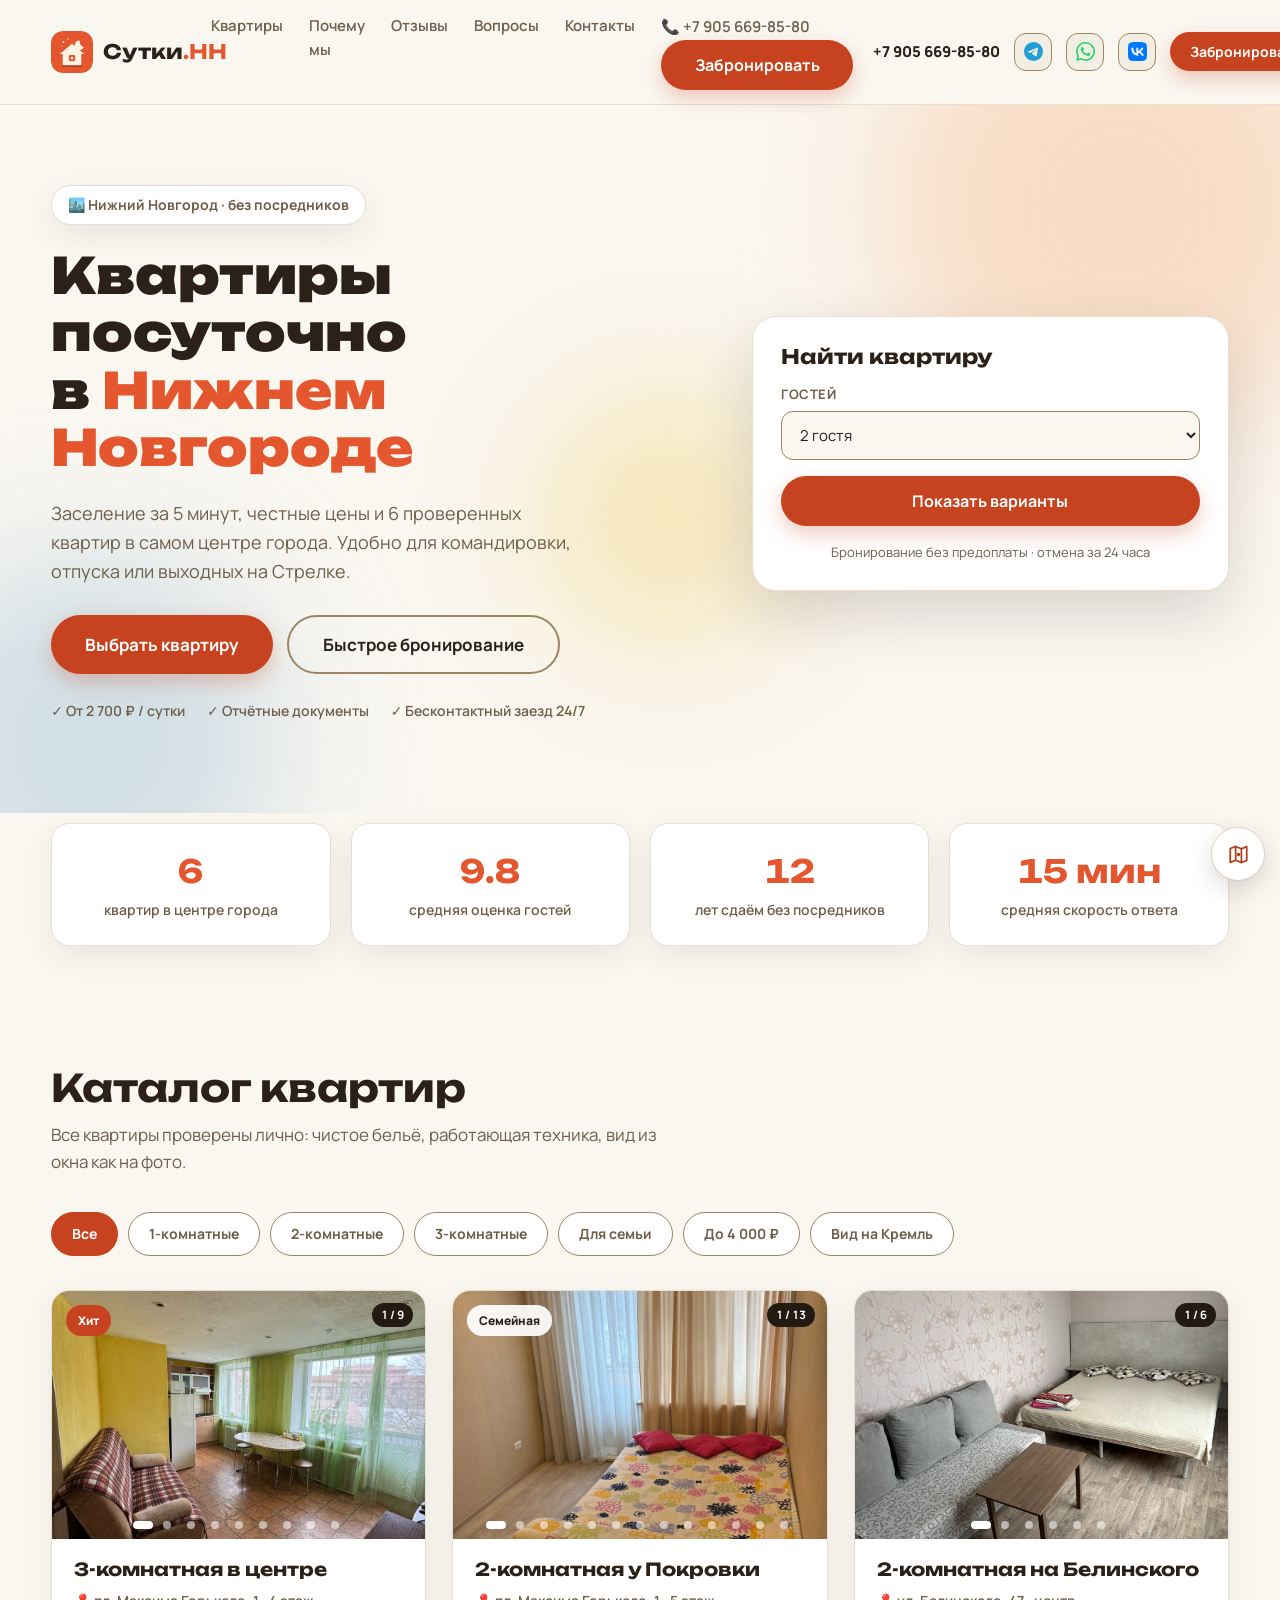
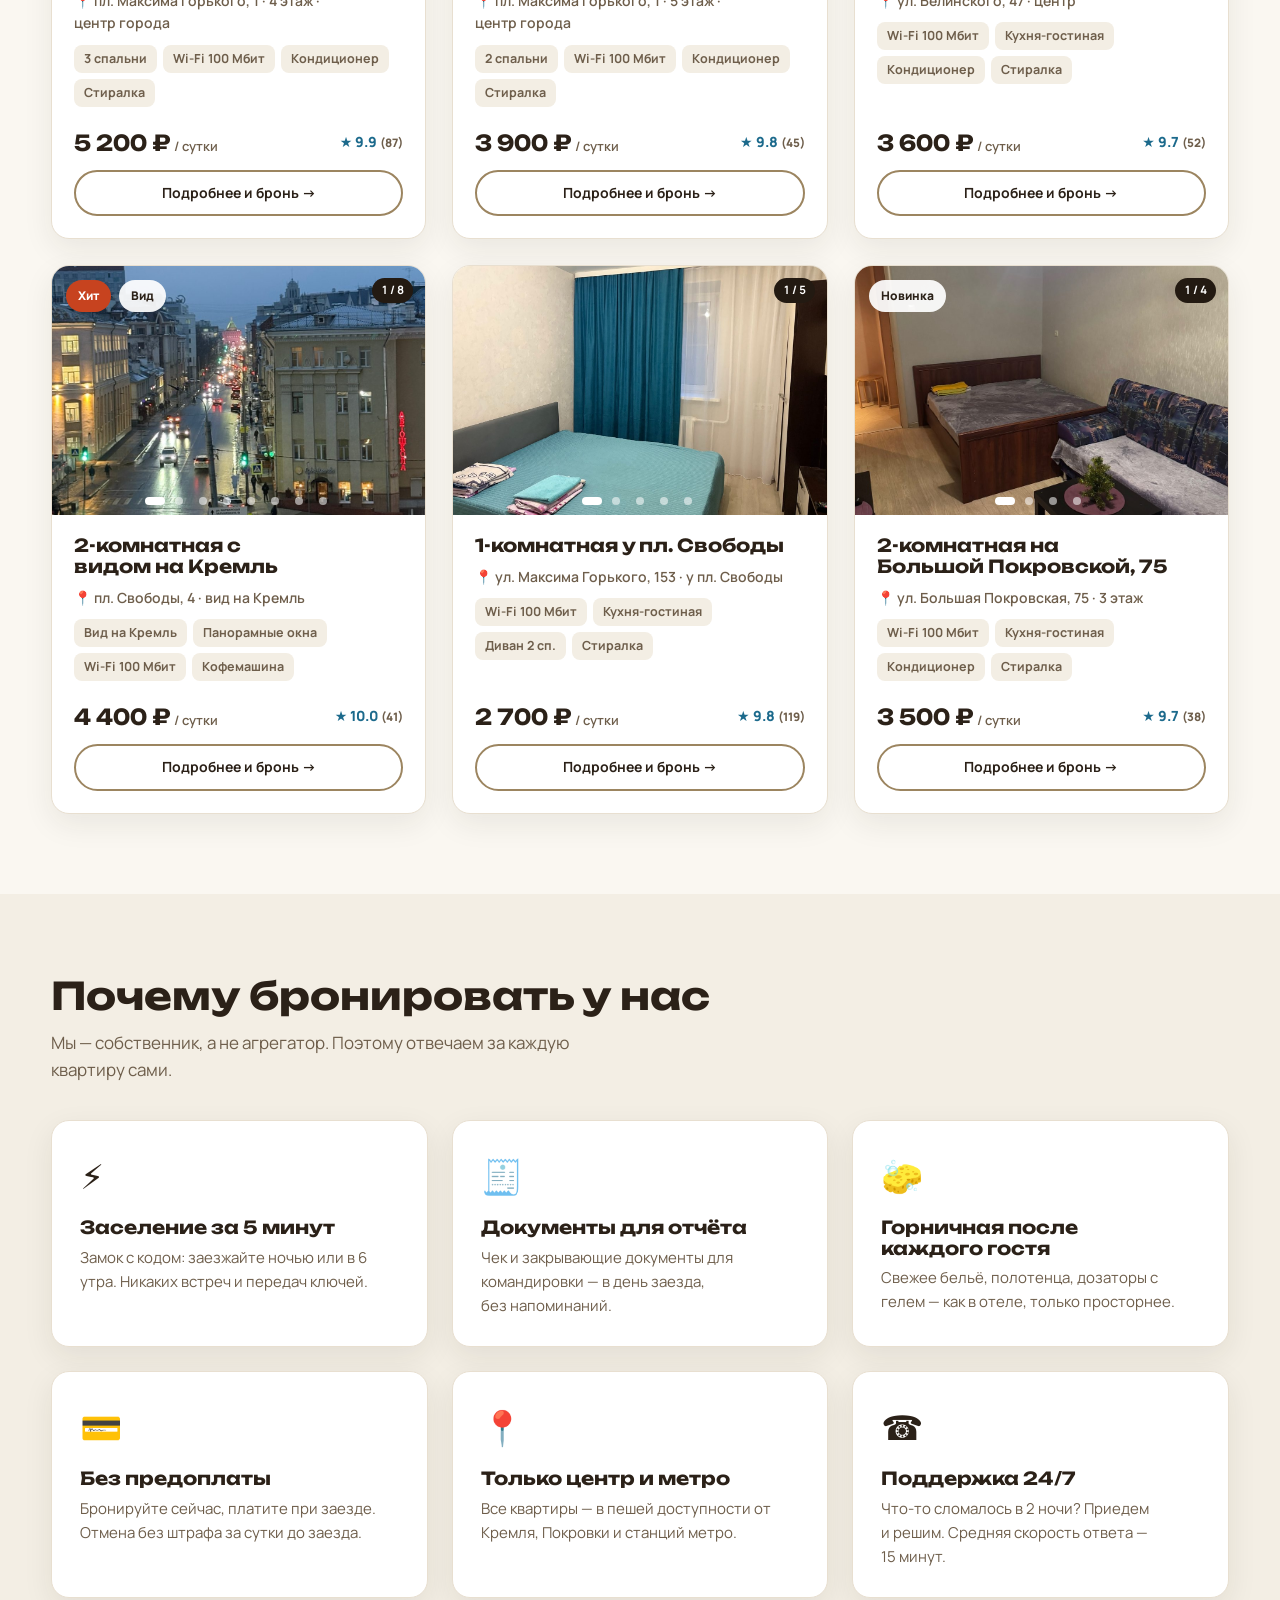
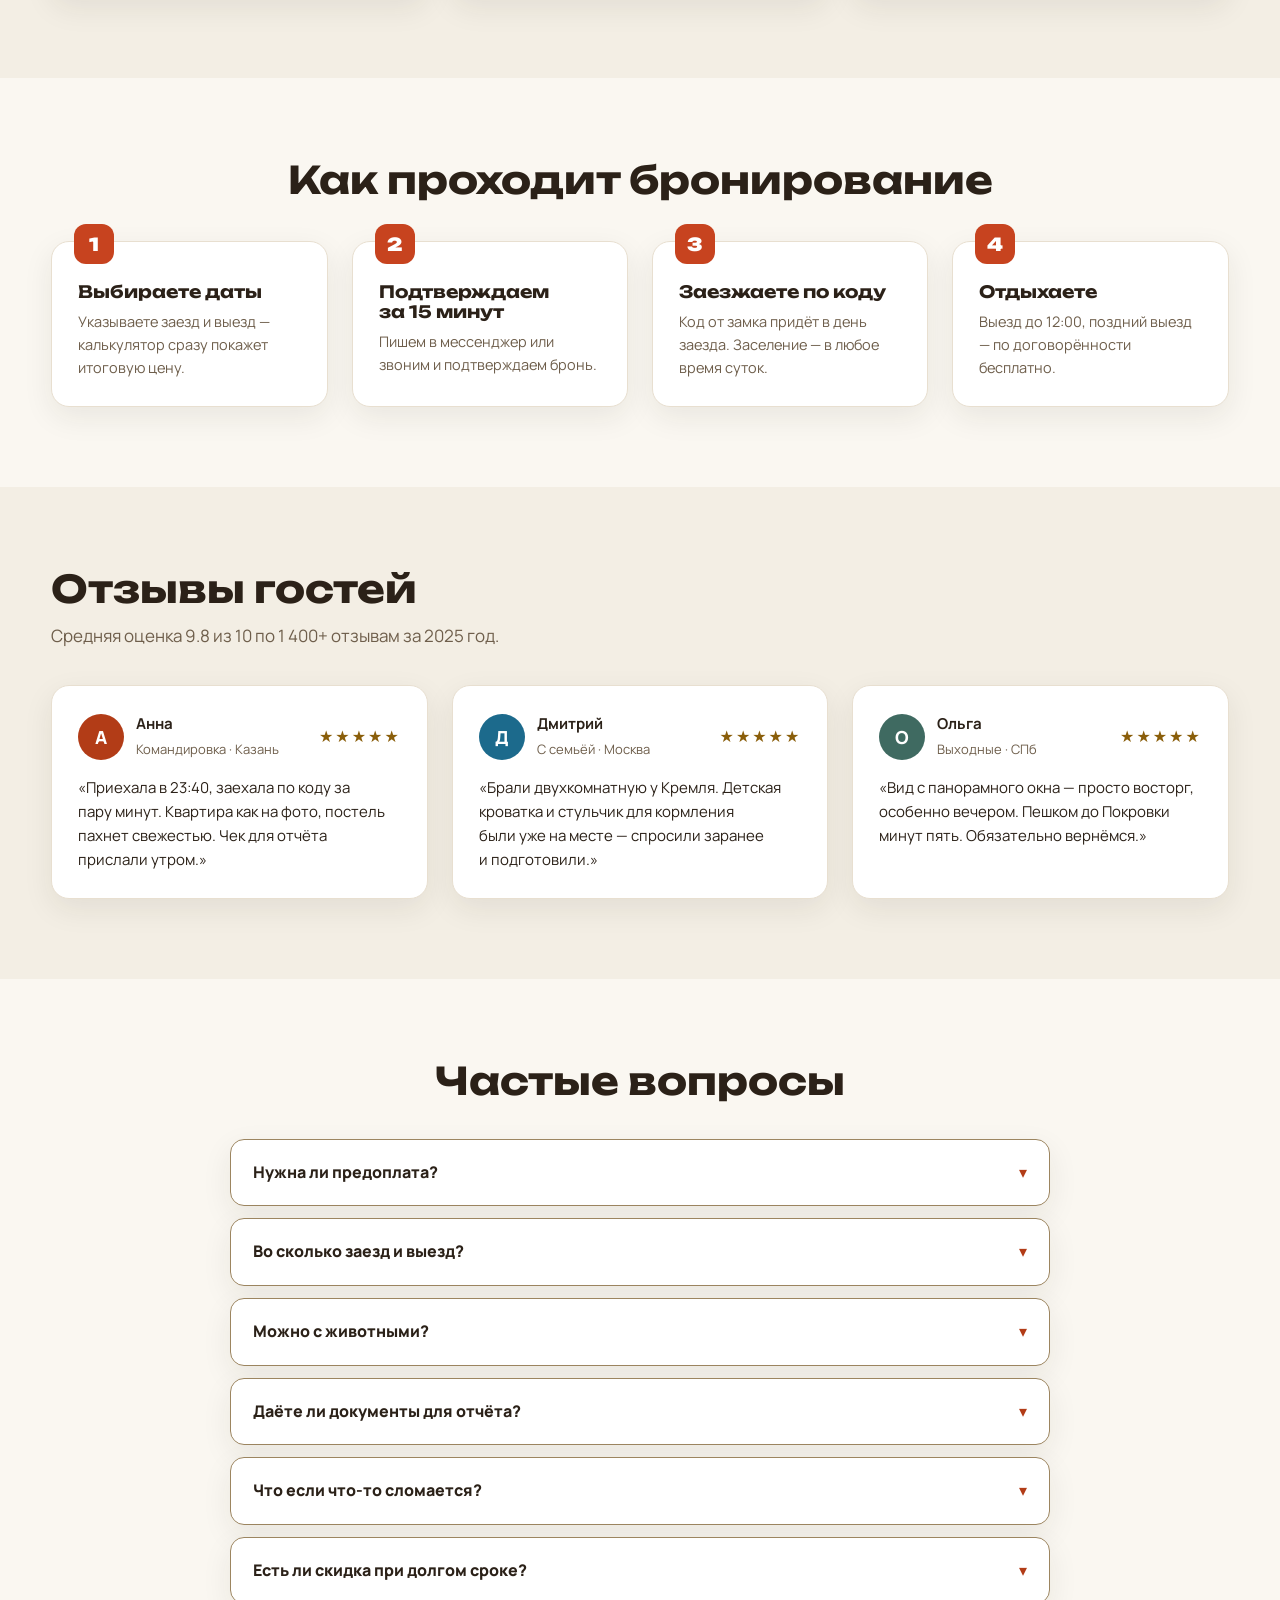
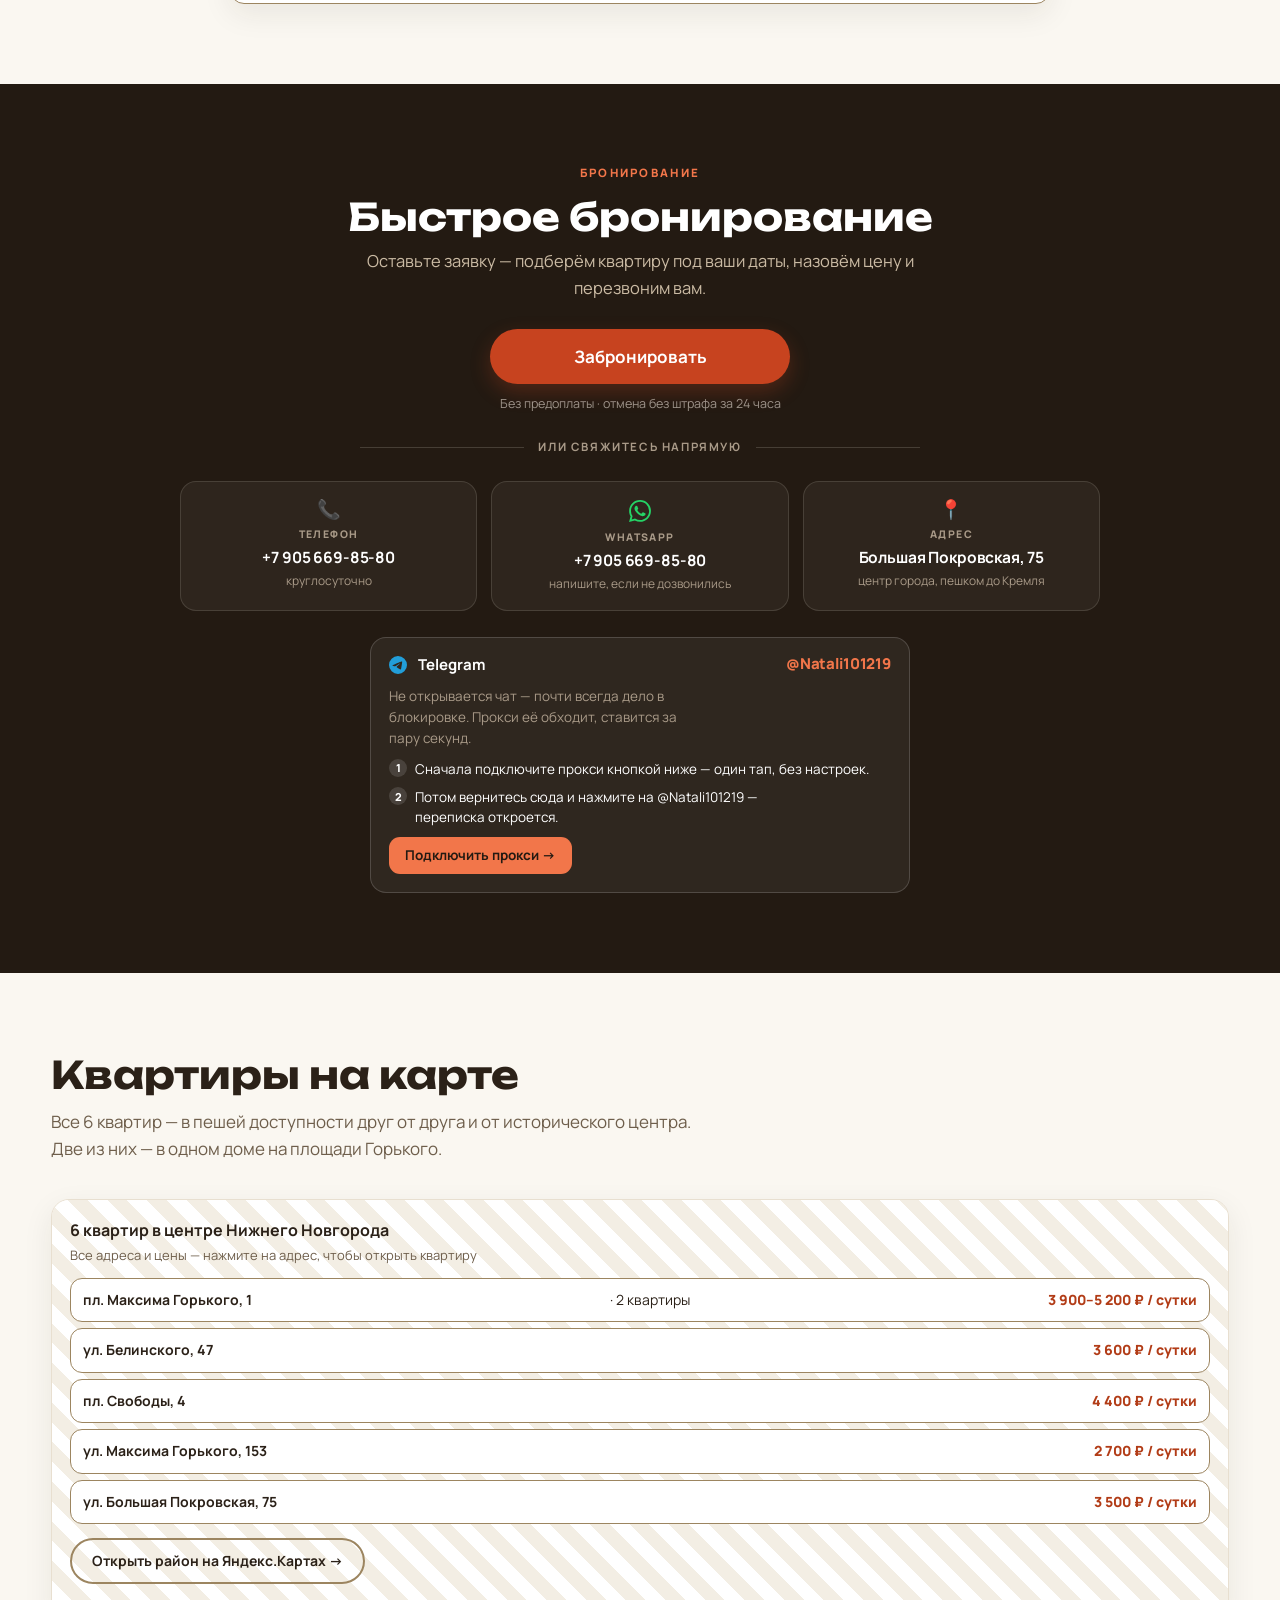
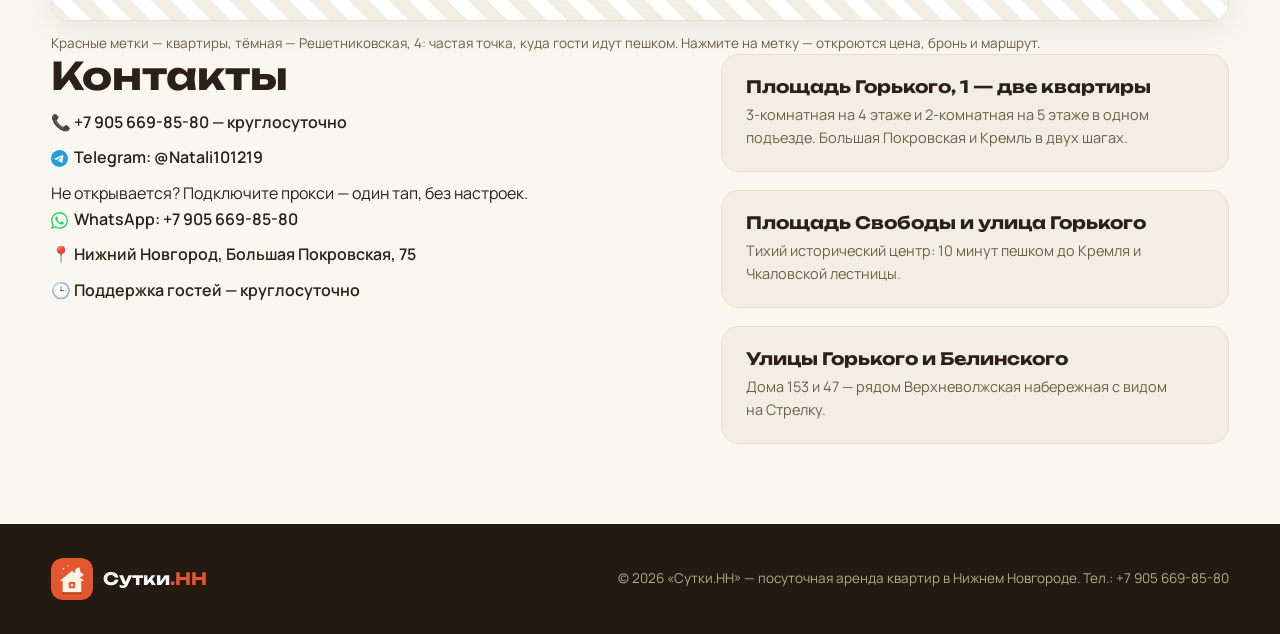
==== commit ab6c59d2: "Быстрое бронирование: блок собран в одну колонку по центру Раньше блок был двумя колонками: слева те" ====
--- a/index.html
+++ b/index.html
@@ -8,7 +8,7 @@
 <link rel="preconnect" href="https://fonts.googleapis.com">
 <link rel="preconnect" href="https://fonts.gstatic.com" crossorigin>
 <link href="https://fonts.googleapis.com/css2?family=Manrope:wght@400;500;600;700;800&amp;family=Unbounded:wght@500;700;900&amp;display=swap" rel="stylesheet">
-<link rel="stylesheet" href="styles.css?v=19">
+<link rel="stylesheet" href="styles.css?v=20">
 <script>document.documentElement.className+=" js";</script>
 <link rel="icon" type="image/svg+xml" href="img/logo.svg">
 <link rel="icon" type="image/png" sizes="32x32" href="img/favicon-32.png">
@@ -252,36 +252,61 @@
   </section>
 
   <!-- BOOKING -->
-  <section class="section section-dark" id="booking">
+  <section class="section section-dark booking" id="booking">
     <div class="container booking-inner">
-      <div class="booking-text">
-        <h2 class="section-title light">Быстрое бронирование</h2>
-        <p class="section-sub light">Нажмите «Забронировать» — подберём квартиру и перезвоним вам.</p>
-        <ul class="booking-points">
-          <li>📞 <a href="tel:+79056698580">+7 905 669-85-80</a> — круглосуточно</li>
-          <li><img class="mes-ico" src="img/ic-wa.svg" alt="WhatsApp" width="17" height="17"> WhatsApp: <a href="https://wa.me/79056698580"><b>+7 905 669-85-80</b></a></li>
-          <li>📍 Большая Покровская, 75</li>
-        </ul>
-
-        <!-- Telegram + прокси: по шагам, чтобы было понятно, зачем прокси -->
-        <div class="tg-panel">
-          <p class="tg-panel-top">
-            <img class="mes-ico" src="img/ic-tg.svg" alt="" width="18" height="18">
-            <span>Telegram</span>
-            <a class="tg-panel-handle js-tg-link" href="https://t.me/Natali101219" target="_blank" rel="noopener">@Natali101219</a>
-          </p>
-          <p class="tg-panel-why">Не открывается чат — почти всегда дело в блокировке. Прокси её обходит, ставится за пару секунд.</p>
-          <ol class="tg-steps">
-            <li>Сначала подключите прокси кнопкой ниже — один тап, без настроек.</li>
-            <li>Потом вернитесь сюда и нажмите на @Natali101219 — переписка откроется.</li>
-          </ol>
-          <a class="tg-proxy-btn" href="https://t.me/s/NetGhostMTP" data-cp-proxy target="_blank" rel="noopener">Подключить прокси →</a>
-        </div>
-      </div>
+      <div class="booking-head">
+        <p class="booking-kicker">Бронирование</p>
+        <h2 class="section-title light center">Быстрое бронирование</h2>
+        <p class="section-sub light center">Оставьте заявку — подберём квартиру под ваши даты, назовём цену и перезвоним вам.</p>
+      </div>
+
       <form class="booking-form" id="bookForm" autocomplete="off">
-        <button type="submit" class="btn btn-primary btn-block btn-lg">Забронировать</button>
-        <p class="form-note">Нажимая кнопку, вы соглашаетесь с политикой обработки данных.</p>
+        <button type="submit" class="btn btn-primary btn-lg booking-submit">Забронировать</button>
+        <p class="form-note">Без предоплаты · отмена без штрафа за 24 часа</p>
       </form>
+
+      <p class="booking-or"><span>или свяжитесь напрямую</span></p>
+
+      <ul class="booking-contacts">
+        <li class="bc-card">
+          <a href="tel:+79056698580">
+            <span class="bc-ico" aria-hidden="true">📞</span>
+            <span class="bc-label">Телефон</span>
+            <span class="bc-value">+7 905 669-85-80</span>
+            <span class="bc-hint">круглосуточно</span>
+          </a>
+        </li>
+        <li class="bc-card">
+          <a href="https://wa.me/79056698580">
+            <img class="bc-ico-img" src="img/ic-wa.svg" alt="" width="22" height="22">
+            <span class="bc-label">WhatsApp</span>
+            <span class="bc-value">+7 905 669-85-80</span>
+            <span class="bc-hint">напишите, если не дозвонились</span>
+          </a>
+        </li>
+        <li class="bc-card">
+          <div>
+            <span class="bc-ico" aria-hidden="true">📍</span>
+            <span class="bc-label">Адрес</span>
+            <span class="bc-value">Большая Покровская, 75</span>
+            <span class="bc-hint">центр города, пешком до Кремля</span>
+          </div>
+        </li>
+      </ul>
+
+      <div class="tg-panel">
+        <p class="tg-panel-top">
+          <img class="mes-ico" src="img/ic-tg.svg" alt="" width="18" height="18">
+          <span>Telegram</span>
+          <a class="tg-panel-handle js-tg-link" href="https://t.me/Natali101219" target="_blank" rel="noopener">@Natali101219</a>
+        </p>
+        <p class="tg-panel-why">Не открывается чат — почти всегда дело в блокировке. Прокси её обходит, ставится за пару секунд.</p>
+        <ol class="tg-steps">
+          <li>Сначала подключите прокси кнопкой ниже — один тап, без настроек.</li>
+          <li>Потом вернитесь сюда и нажмите на @Natali101219 — переписка откроется.</li>
+        </ol>
+        <a class="tg-proxy-btn" href="https://t.me/s/NetGhostMTP" data-cp-proxy target="_blank" rel="noopener">Подключить прокси →</a>
+      </div>
     </div>
   </section>
 
--- a/styles.css
+++ b/styles.css
@@ -968,6 +968,84 @@
   font-feature-settings:"tnum" 1;
 }
 
+/* ---------- Бронирование: один центрированный блок ----------
+   Раньше было две колонки: слева текст с контактами, справа белая форма.
+   Поля формы убрали, и колонки стало нечем уравновесить — поэтому блок
+   собран в одну ось по центру, а порядок идёт по шагам гостя:
+   заголовок → кнопка «Забронировать» → «или свяжитесь напрямую» → контакты → Telegram. */
+
+.booking-inner{
+  display:flex;flex-direction:column;align-items:center;gap:24px;
+  max-width:920px;text-align:center;
+}
+.booking-head{max-width:660px}
+.booking-kicker{
+  margin:0 0 12px;font-size:11.5px;font-weight:800;
+  letter-spacing:.2em;text-transform:uppercase;color:var(--brand-on-dark);
+}
+.booking .section-title{margin-bottom:10px}
+.booking .section-sub{margin:0 auto;max-width:560px;font-size:16.5px}
+
+/* Кнопка — главное действие, поэтому крупная и по центру */
+.booking-form{
+  background:none;box-shadow:none;padding:0;gap:10px;
+  align-items:center;width:100%;margin:4px 0 0;
+}
+.booking-submit{min-width:300px;justify-content:center;font-weight:700}
+.booking-form .form-note{margin:0;color:rgba(255,246,236,.55)}
+
+/* Разделитель «или свяжитесь напрямую» */
+.booking-or{
+  display:flex;align-items:center;gap:14px;
+  width:min(100%,560px);margin:0;
+  font-size:11.5px;font-weight:700;letter-spacing:.14em;text-transform:uppercase;
+  color:var(--muted-dark);
+}
+.booking-or::before,.booking-or::after{content:"";flex:1;height:1px;background:rgba(255,246,236,.16)}
+.booking-or span{white-space:nowrap}
+
+/* Три карточки контактов: равные, в один ряд — читаются как список */
+.booking-contacts{
+  list-style:none;margin:0;padding:0;width:100%;
+  display:grid;grid-template-columns:repeat(3,1fr);gap:14px;align-items:stretch;
+}
+.bc-card{display:flex}
+.bc-card > a,.bc-card > div{
+  flex:1;display:flex;flex-direction:column;align-items:center;gap:3px;
+  padding:18px 14px;border-radius:16px;text-align:center;
+  background:rgba(255,246,236,.05);
+  border:1px solid rgba(255,246,236,.13);
+  transition:background .2s,border-color .2s,transform .2s;
+}
+.bc-card > a:hover,.bc-card > a:focus-visible{
+  background:rgba(255,246,236,.09);border-color:rgba(242,118,74,.55);transform:translateY(-2px);
+}
+.bc-ico{font-size:19px;line-height:1;margin-bottom:4px}
+.bc-ico-img{width:22px;height:22px;display:block;margin-bottom:4px}
+.bc-label{font-size:10.5px;font-weight:800;letter-spacing:.14em;text-transform:uppercase;color:var(--muted-dark)}
+.bc-value{font-size:15.5px;font-weight:700;color:#fff;letter-spacing:-.01em}
+.bc-hint{font-size:12px;line-height:1.35;color:var(--muted-dark)}
+
+/* Telegram — в общей оси, но текст внутри карточки по левому краю */
+.booking .tg-panel{width:min(100%,540px);margin:2px 0 0;text-align:left}
+
+@media (max-width:760px){
+  .booking-inner{gap:20px}
+  .booking-contacts{grid-template-columns:1fr;gap:10px}
+  .bc-card > a,.bc-card > div{
+    display:grid;grid-template-columns:auto 1fr;column-gap:12px;row-gap:1px;
+    align-items:center;text-align:left;padding:13px 16px;
+  }
+  .bc-ico,.bc-ico-img{grid-row:1 / span 2;margin:0}
+  .bc-label,.bc-value,.bc-hint{grid-column:2}
+  .bc-hint{display:none}
+}
+@media (max-width:560px){
+  .booking-submit{min-width:0;width:100%}
+  .booking-or span{font-size:10.5px}
+  .booking .tg-panel{padding:15px 16px 16px}
+}
+
 /* ---------- Уважение к настройке «меньше движения» ----------
    Включается на уровне системы (Windows: Параметры → Спец. возможности → Визуальные эффекты). */
 @media (prefers-reduced-motion:reduce){
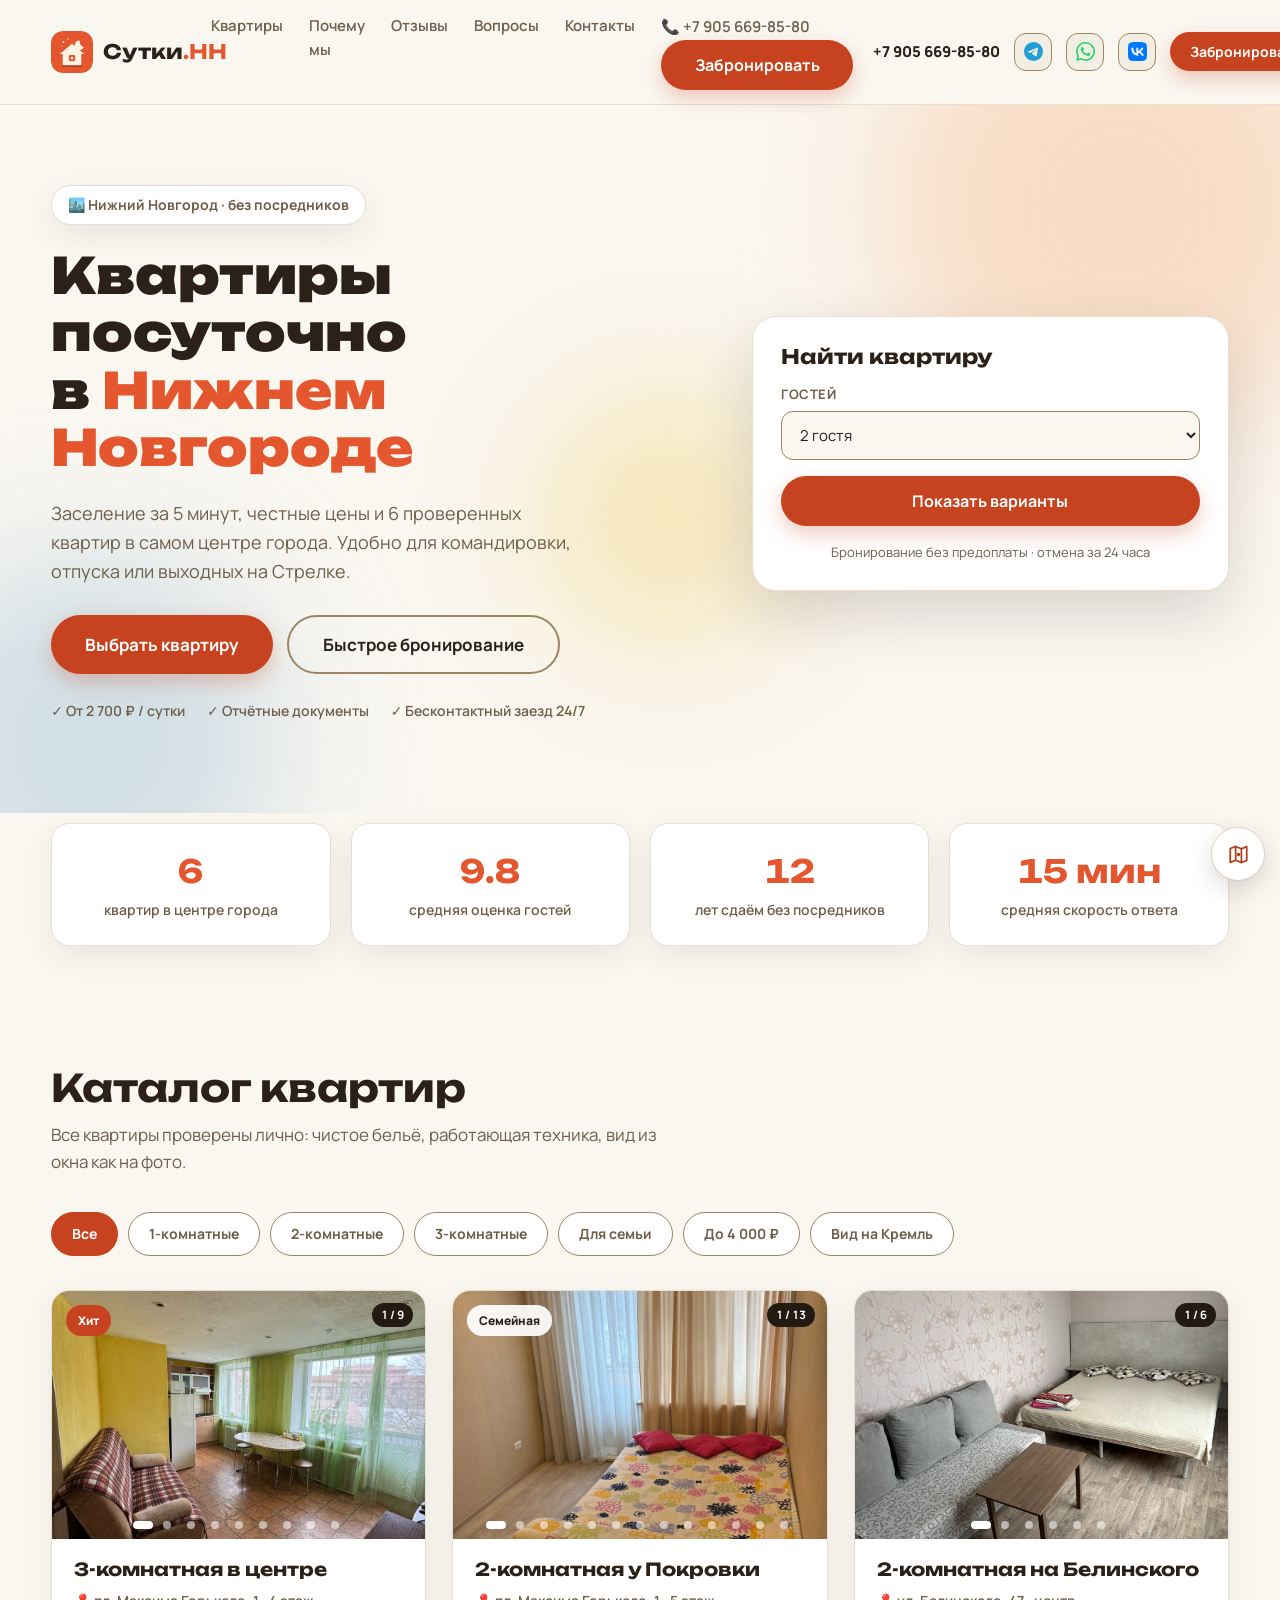
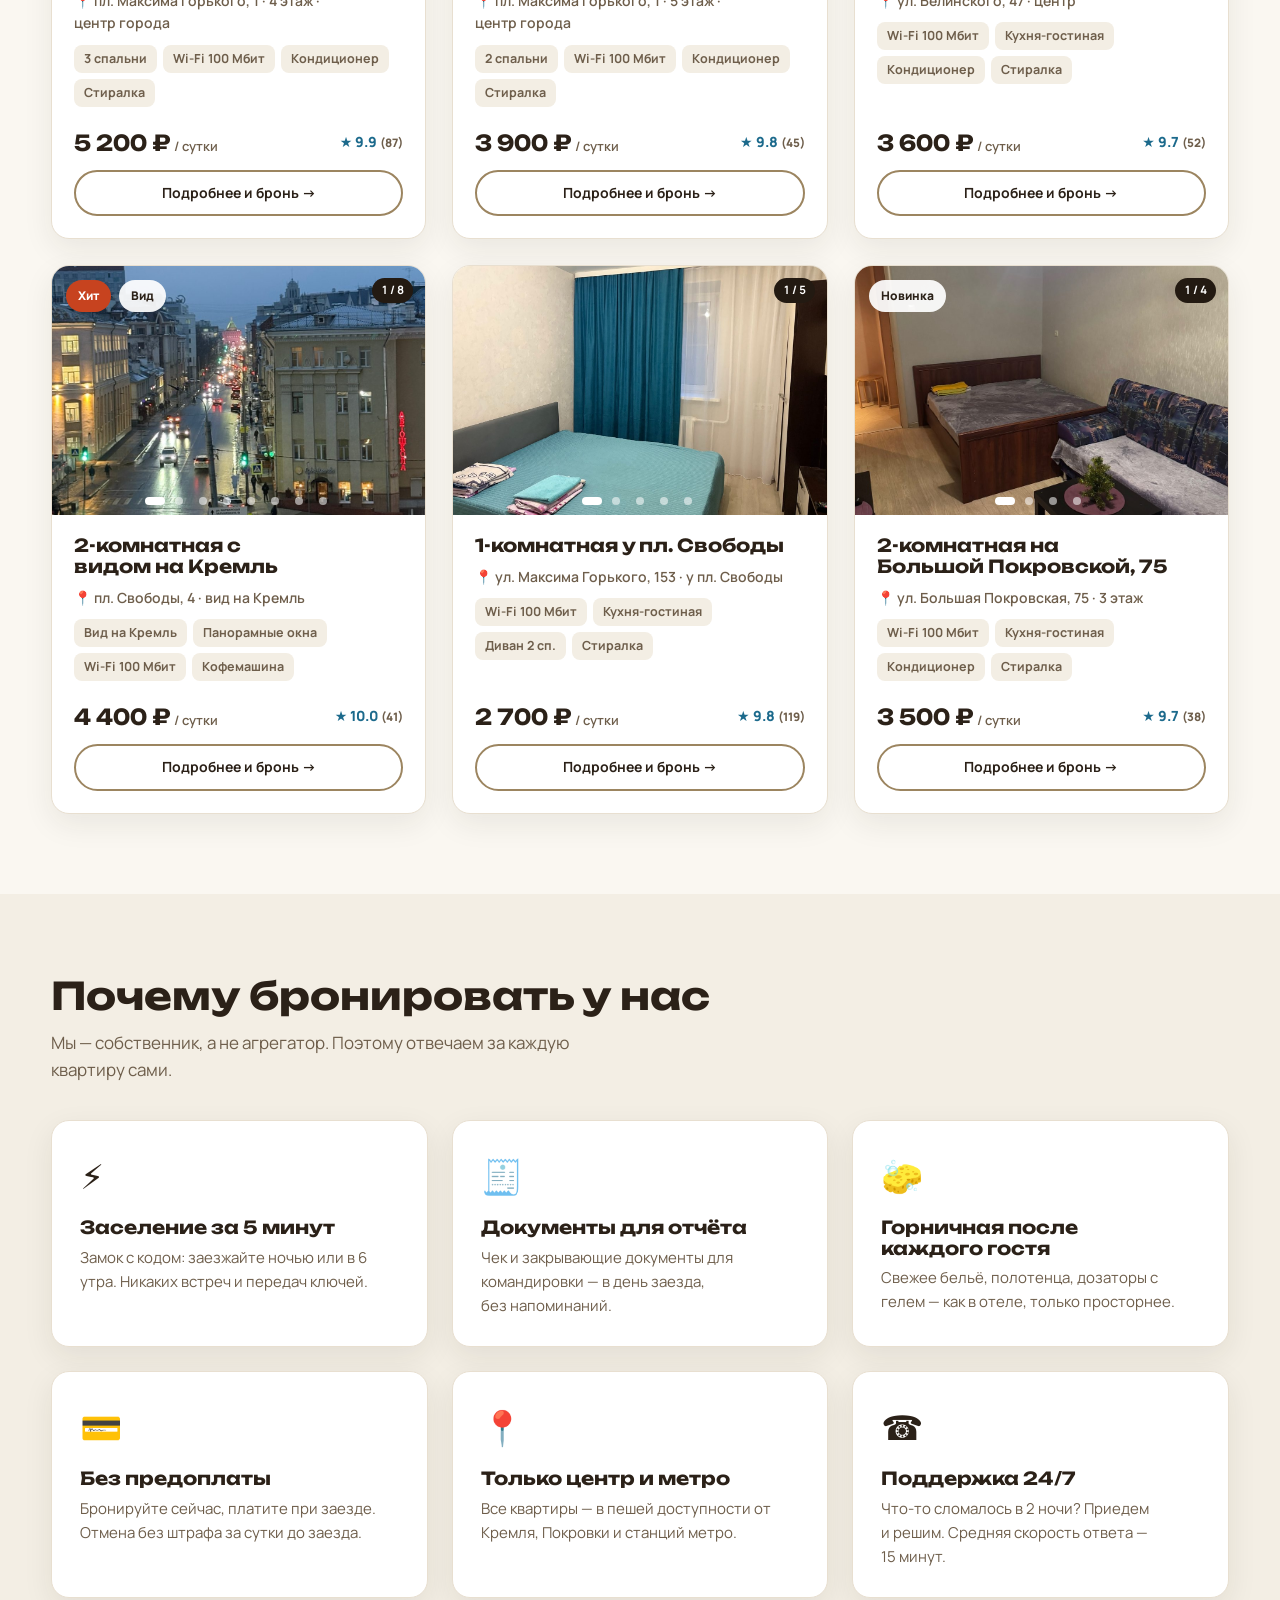
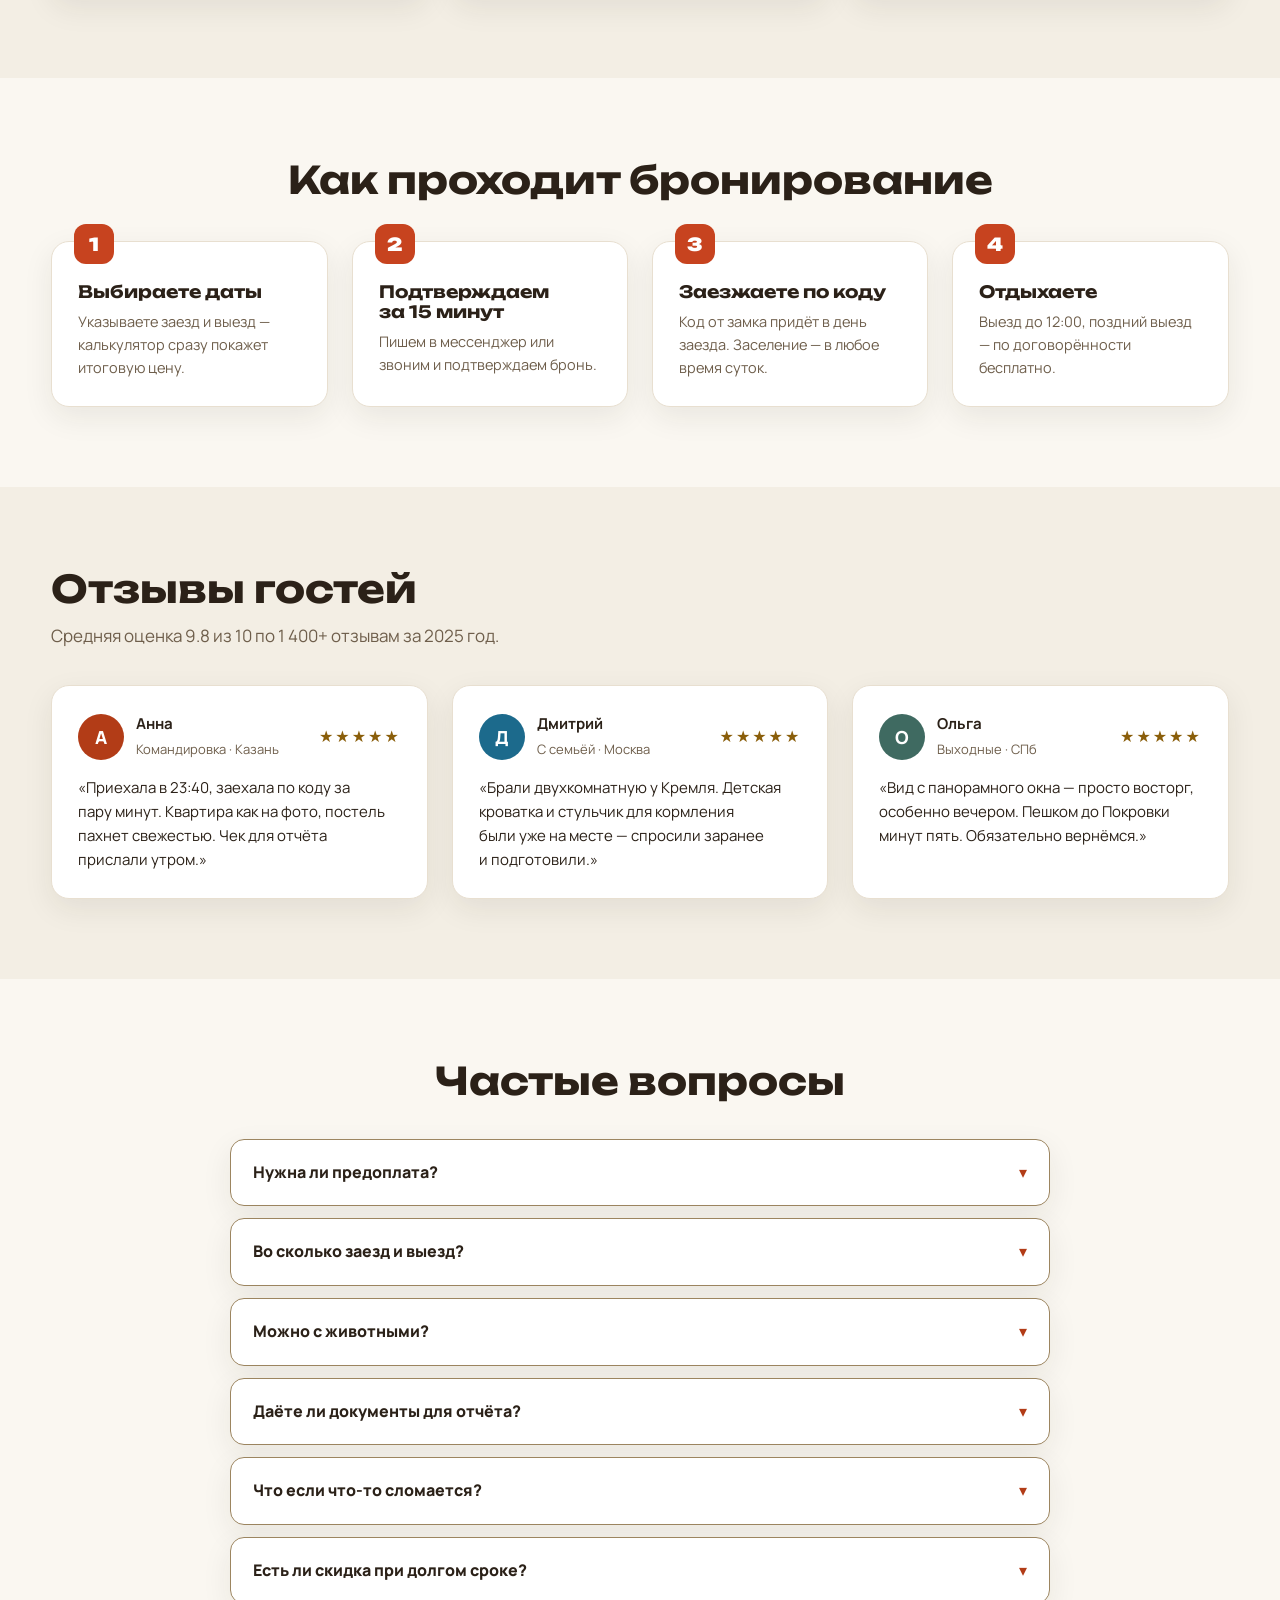
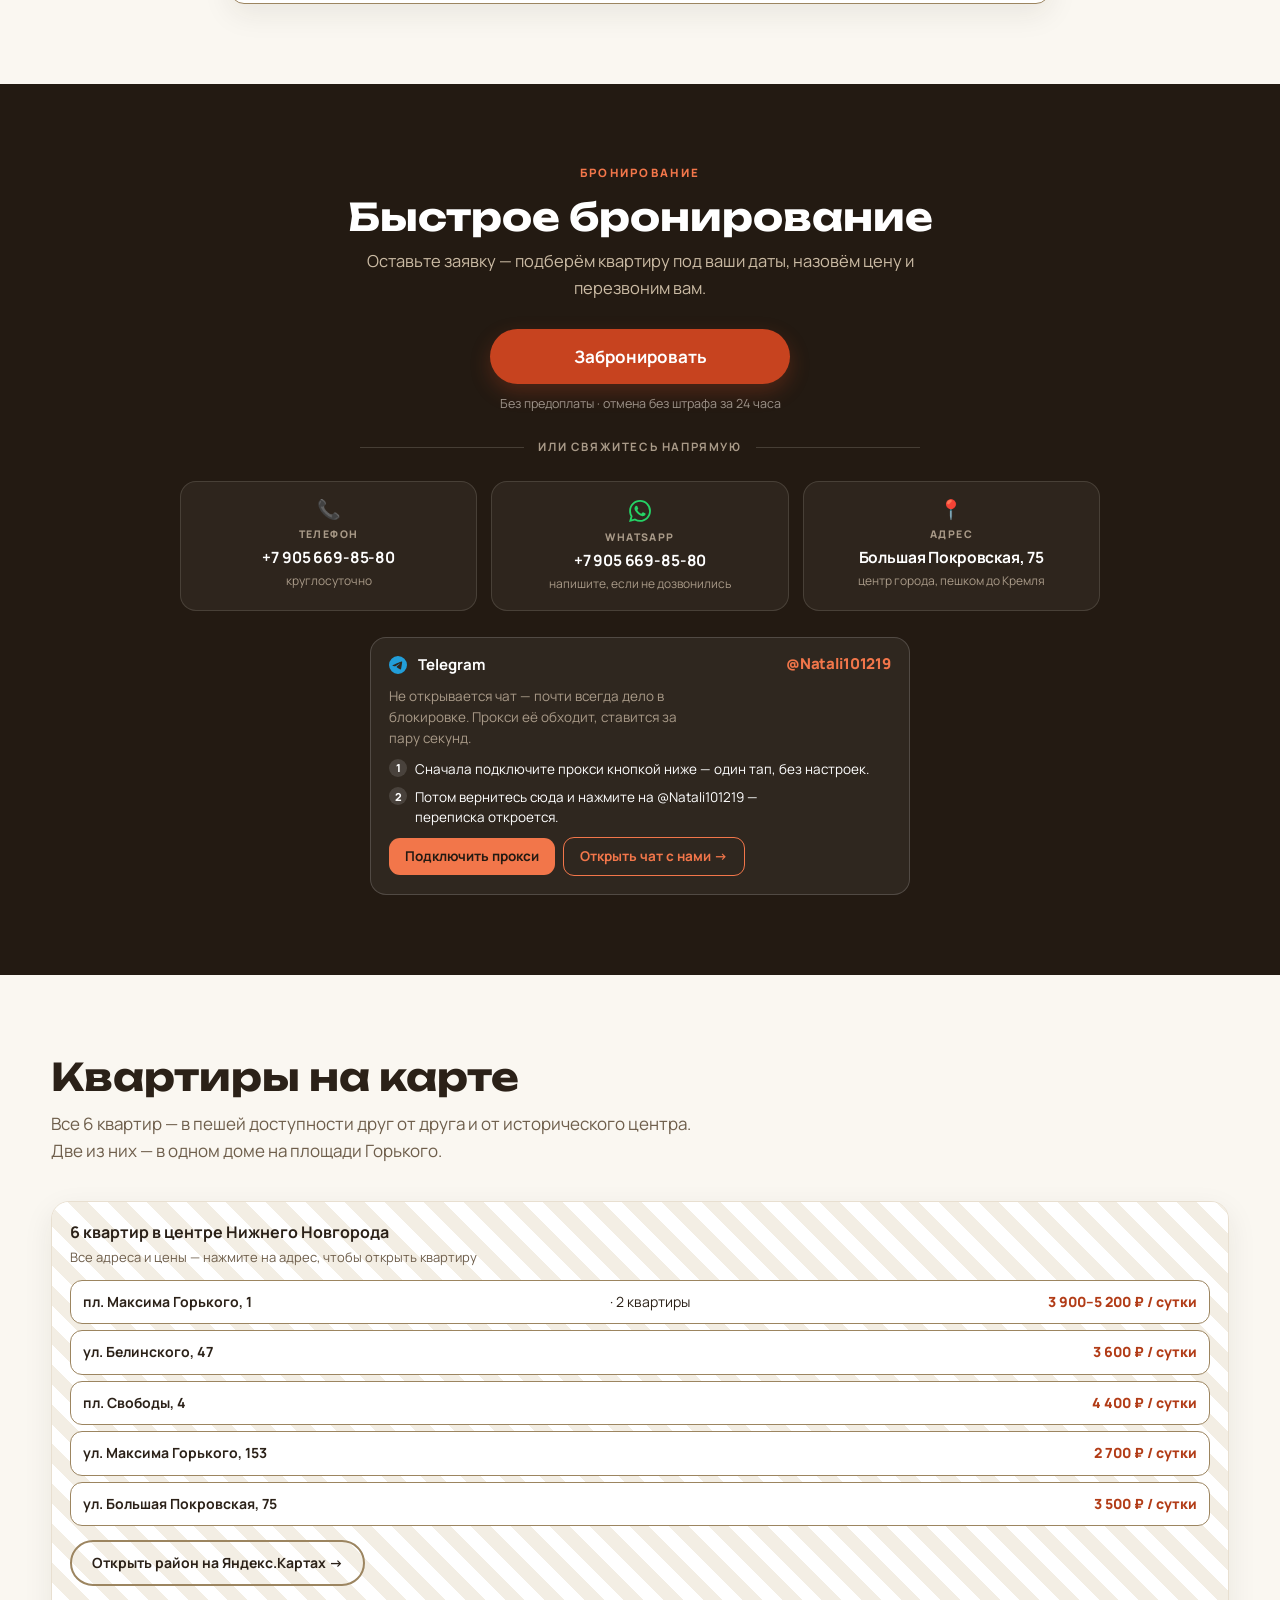
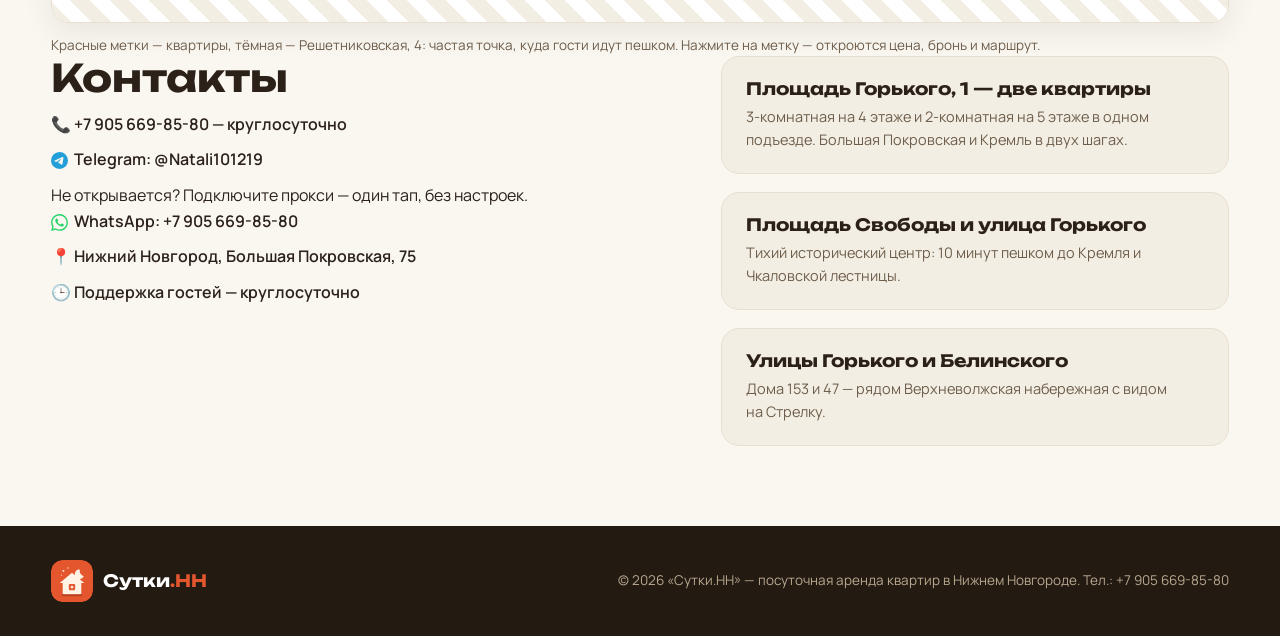
==== commit 984875a5: "Быстрое бронирование: кнопка «Открыть чат с нами» рядом с прокси В карточке Telegram было две дороги" ====
--- a/index.html
+++ b/index.html
@@ -8,7 +8,7 @@
 <link rel="preconnect" href="https://fonts.googleapis.com">
 <link rel="preconnect" href="https://fonts.gstatic.com" crossorigin>
 <link href="https://fonts.googleapis.com/css2?family=Manrope:wght@400;500;600;700;800&amp;family=Unbounded:wght@500;700;900&amp;display=swap" rel="stylesheet">
-<link rel="stylesheet" href="styles.css?v=20">
+<link rel="stylesheet" href="styles.css?v=21">
 <script>document.documentElement.className+=" js";</script>
 <link rel="icon" type="image/svg+xml" href="img/logo.svg">
 <link rel="icon" type="image/png" sizes="32x32" href="img/favicon-32.png">
@@ -305,7 +305,10 @@
           <li>Сначала подключите прокси кнопкой ниже — один тап, без настроек.</li>
           <li>Потом вернитесь сюда и нажмите на @Natali101219 — переписка откроется.</li>
         </ol>
-        <a class="tg-proxy-btn" href="https://t.me/s/NetGhostMTP" data-cp-proxy target="_blank" rel="noopener">Подключить прокси →</a>
+        <div class="tg-actions">
+          <a class="tg-proxy-btn" href="https://t.me/s/NetGhostMTP" data-cp-proxy target="_blank" rel="noopener">Подключить прокси</a>
+          <a class="tg-chat-btn" href="https://t.me/Natali101219" target="_blank" rel="noopener">Открыть чат с нами →</a>
+        </div>
       </div>
     </div>
   </section>
--- a/styles.css
+++ b/styles.css
@@ -1059,4 +1059,31 @@
   .js .reveal{opacity:1 !important;transform:none !important}
 }
 
-
+/* ---------- Две кнопки в карточке Telegram ----------
+   Порядок повторяет шаги выше: сначала прокси (залитая кнопка), потом сам чат
+   (контурная — спокойнее рядом с залитой и не спорит с ней за внимание). */
+
+.tg-actions{display:flex;flex-wrap:wrap;align-items:center;gap:8px}
+.tg-actions .tg-proxy-btn{justify-self:auto;width:auto}
+
+.tg-chat-btn{
+  display:inline-flex;align-items:center;gap:6px;
+  padding:10px 16px;border-radius:11px;
+  border:1.5px solid currentColor;
+  color:var(--brand-ink);background:transparent;
+  font-size:13.5px;font-weight:700;line-height:1.2;
+  transition:background .2s,transform .2s;
+}
+.tg-chat-btn:hover{background:rgba(178,60,23,.08);transform:translateY(-1px)}
+.tg-chat-btn:active{transform:none}
+.section-dark .tg-chat-btn{color:var(--brand-on-dark)}
+.section-dark .tg-chat-btn:hover{background:rgba(242,118,74,.14)}
+
+@media (max-width:520px){
+  .tg-actions{display:grid;grid-template-columns:1fr;gap:8px}
+  .tg-actions .tg-proxy-btn,.tg-chat-btn{
+    width:100%;justify-content:center;padding:12px 16px;font-size:14px;
+  }
+}
+
+
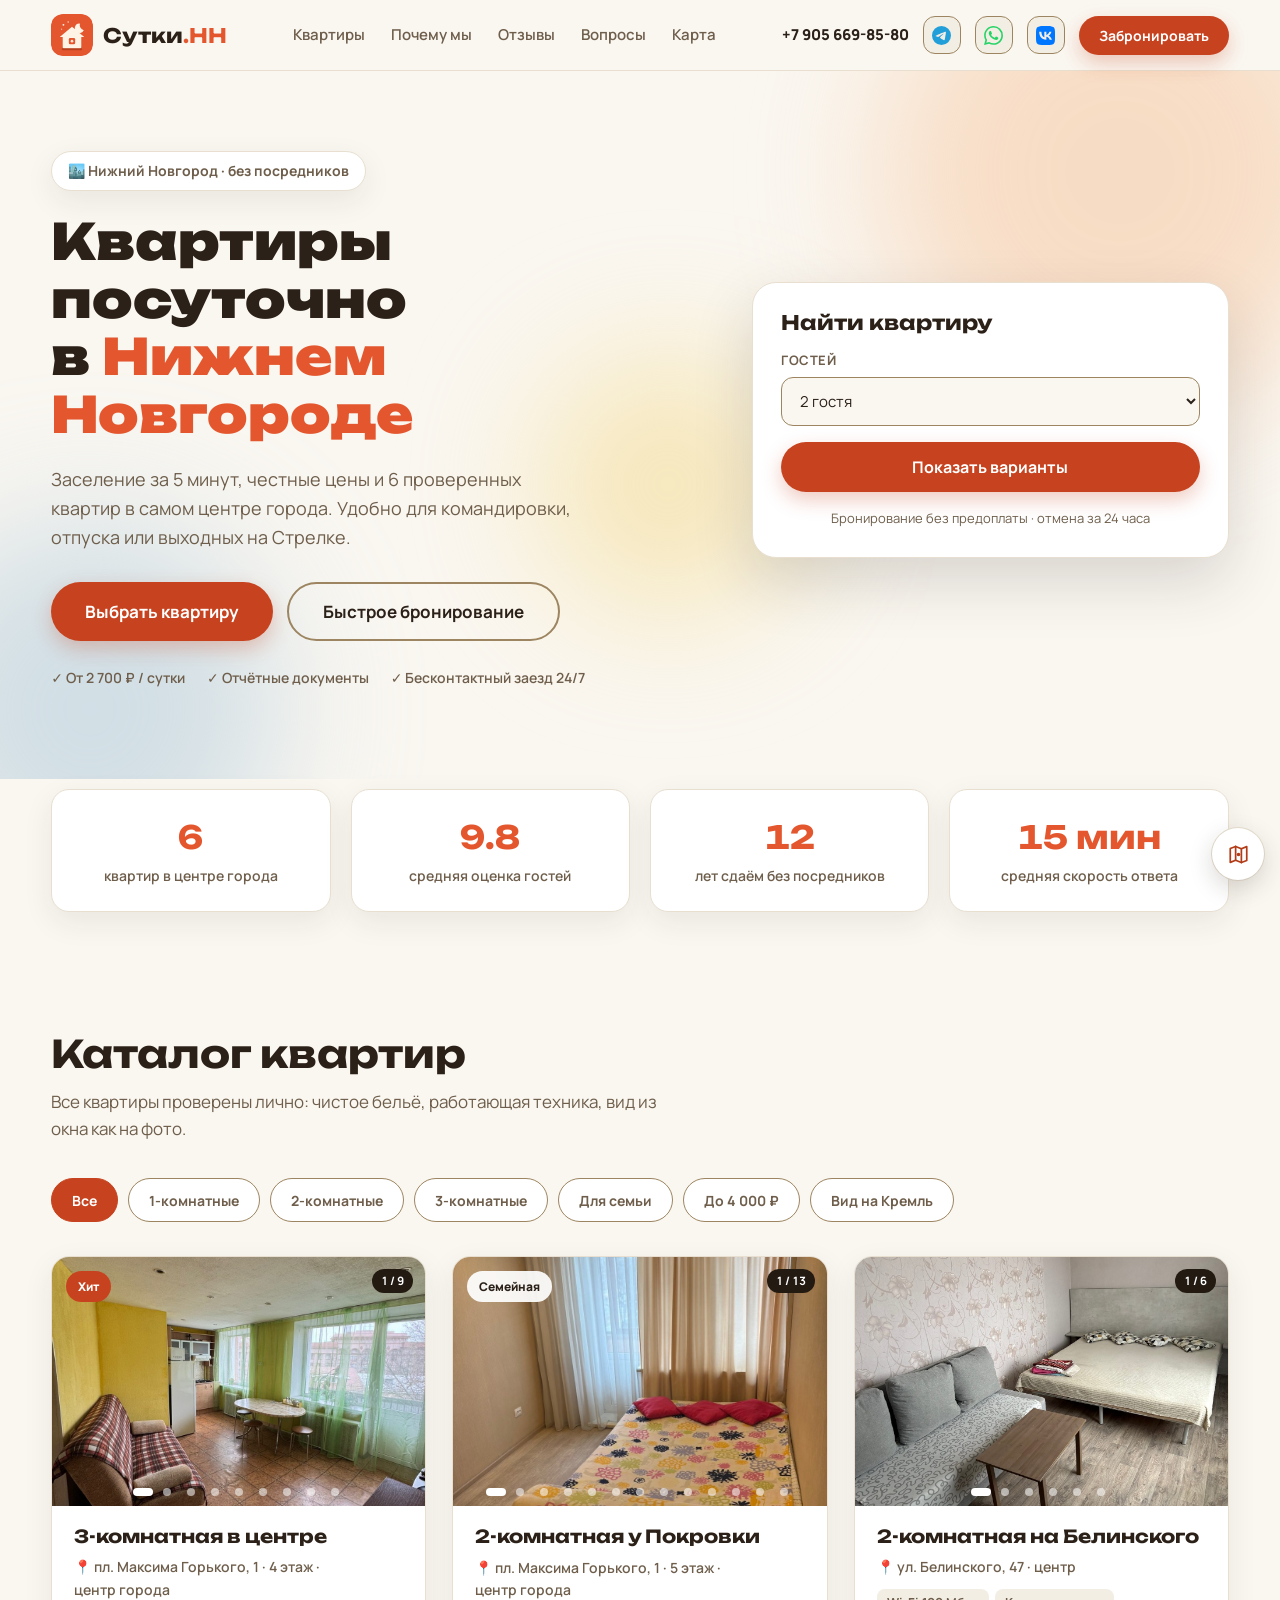
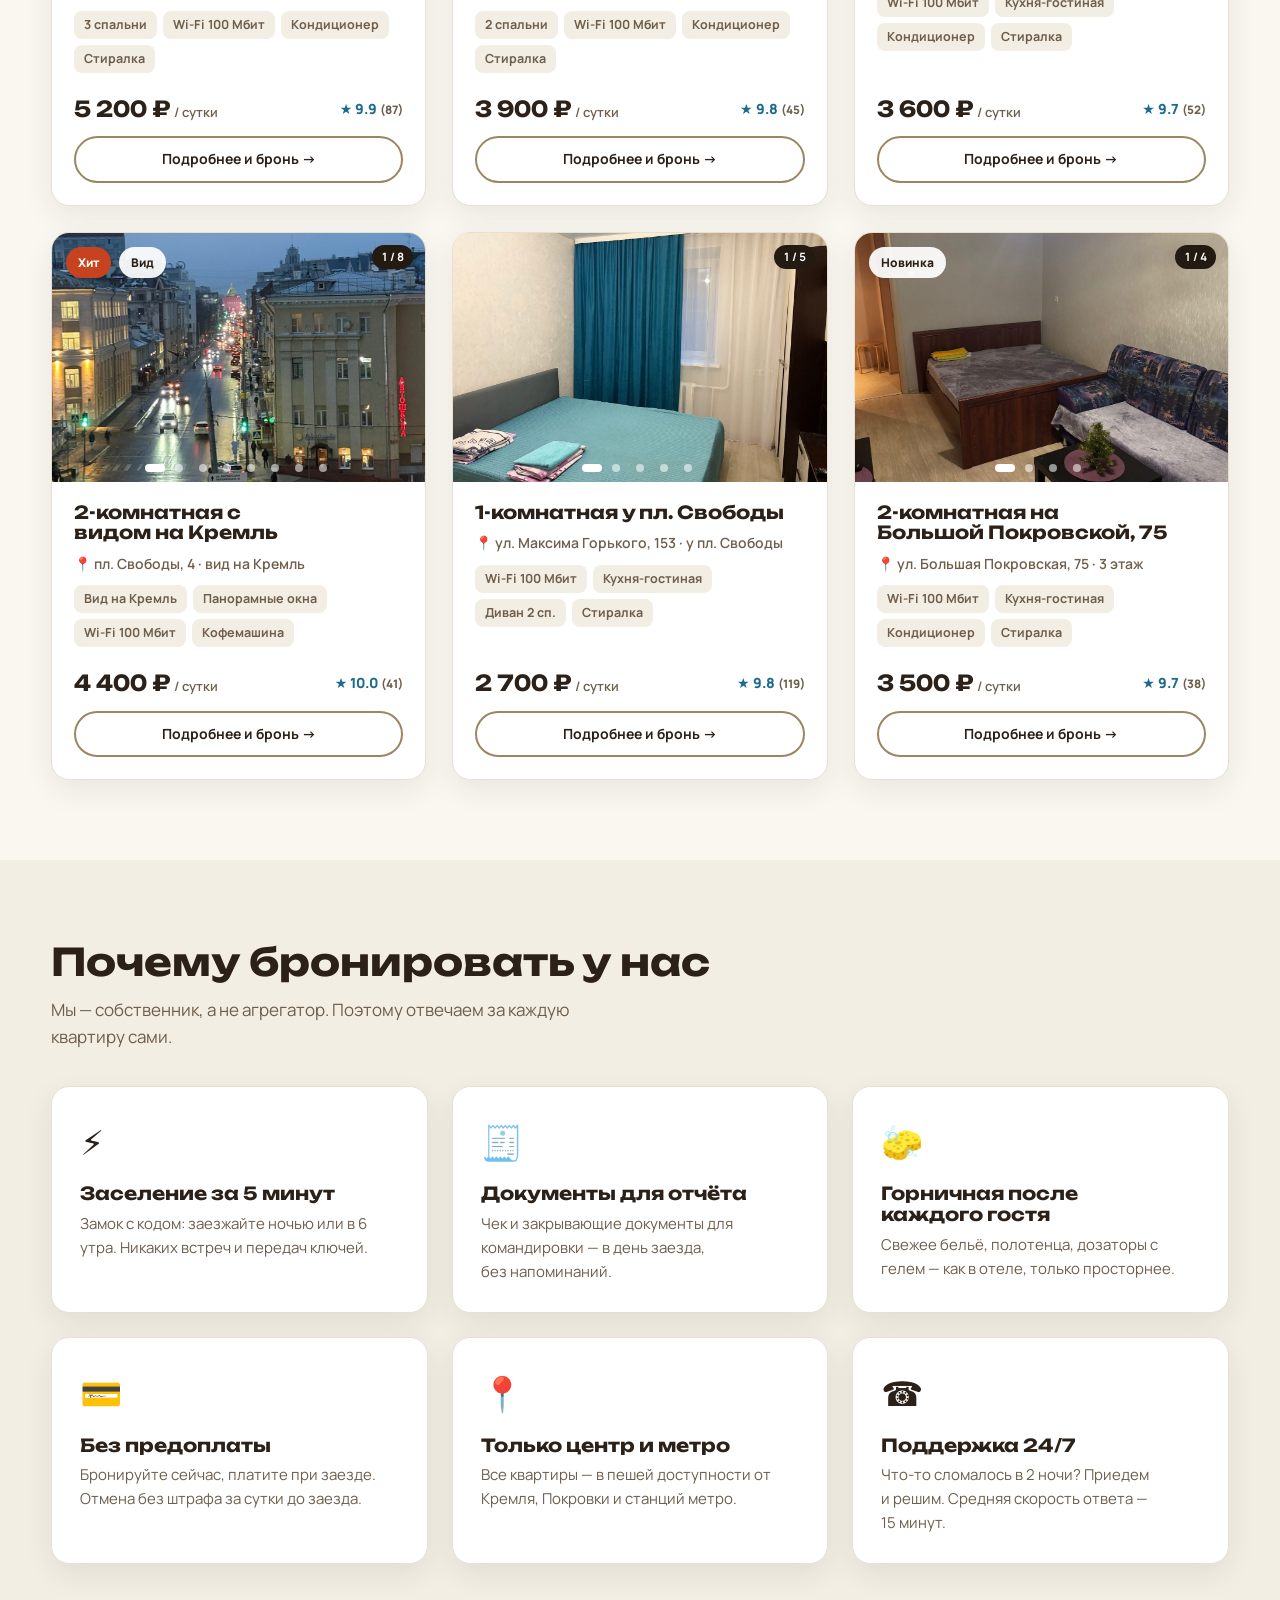
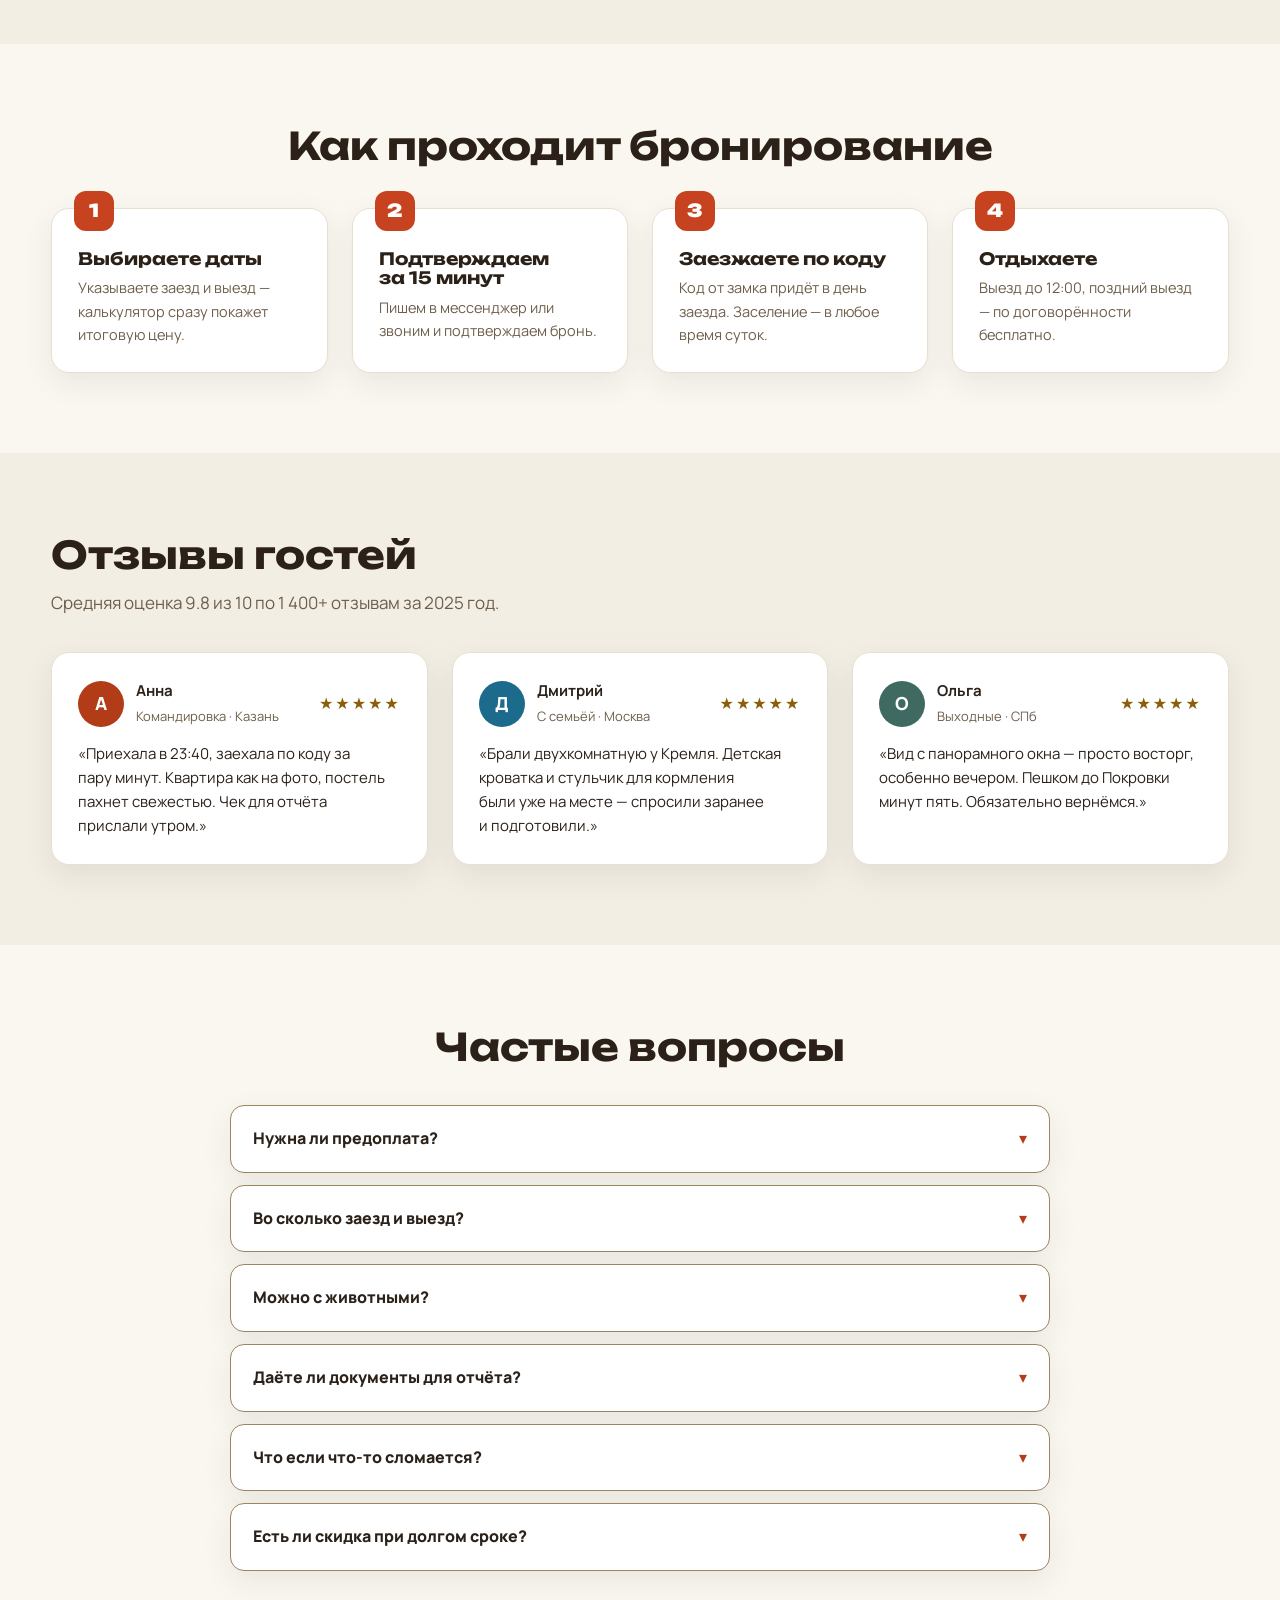
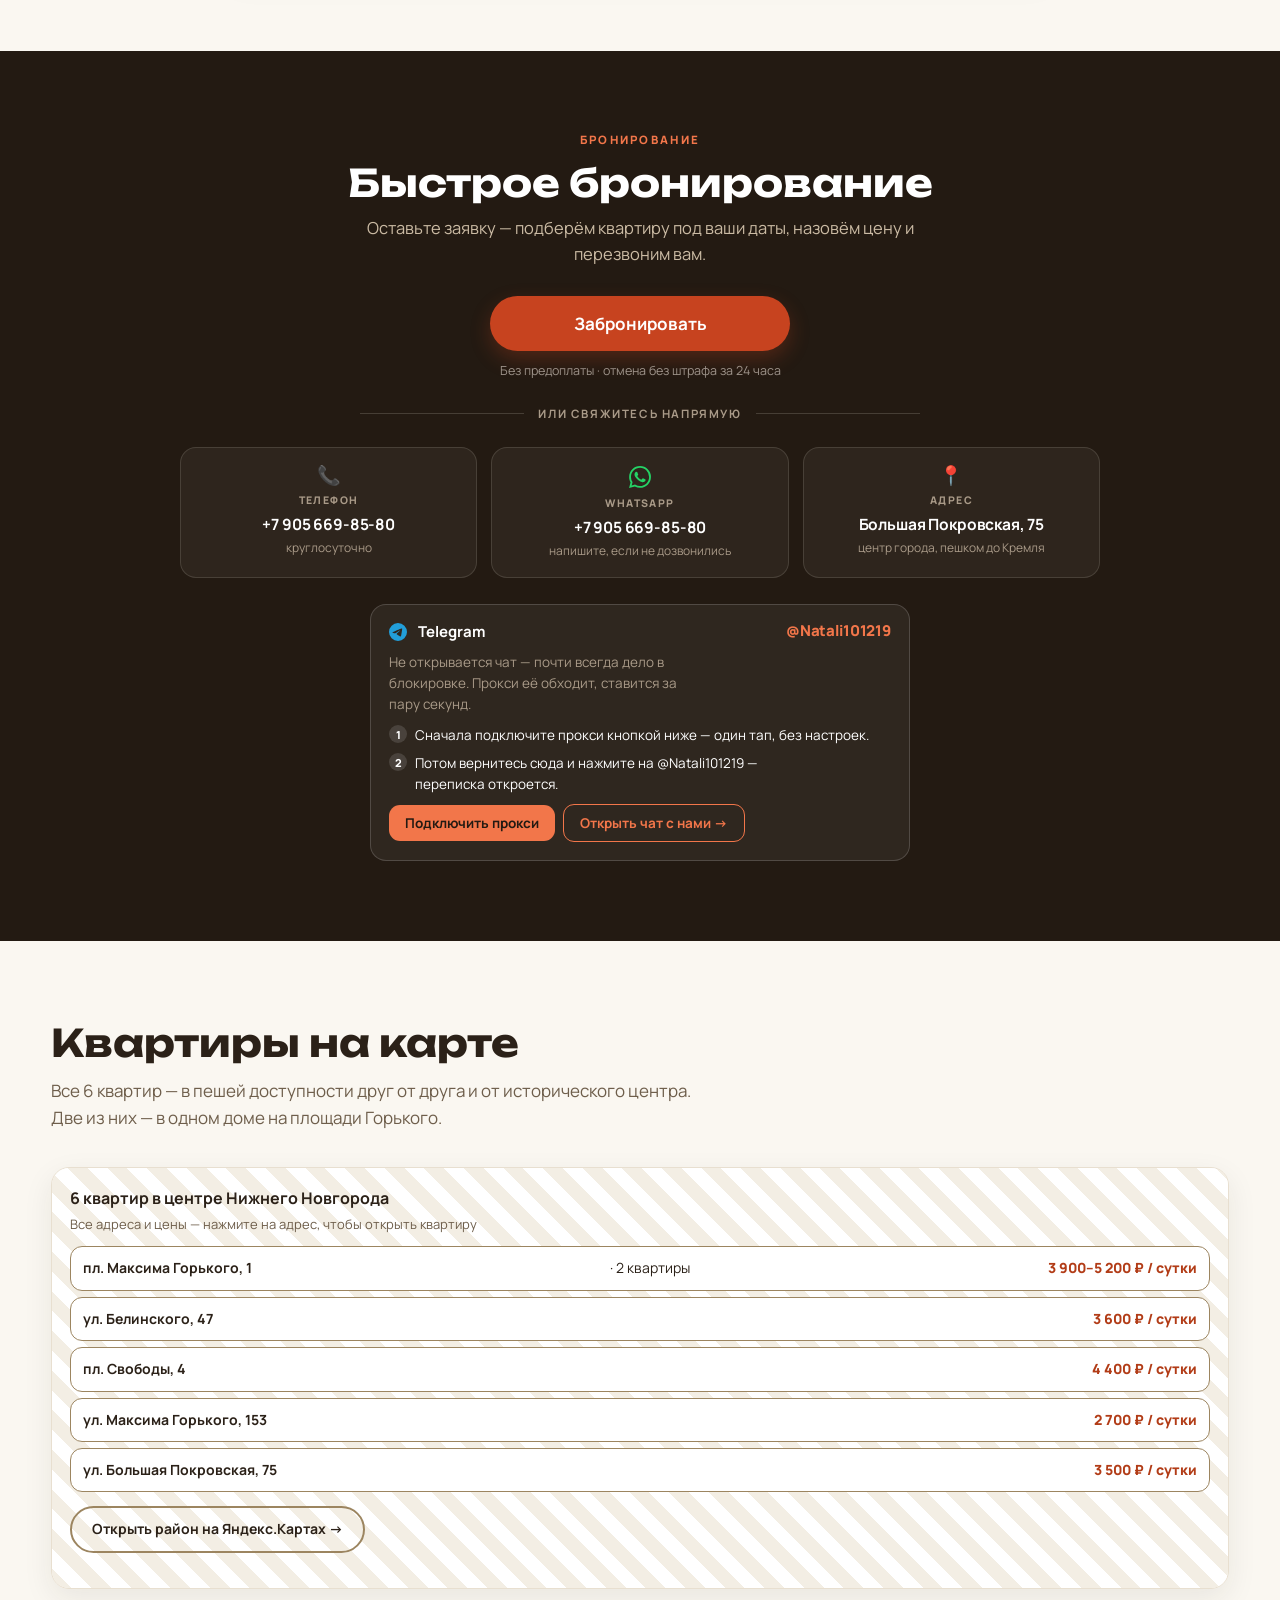
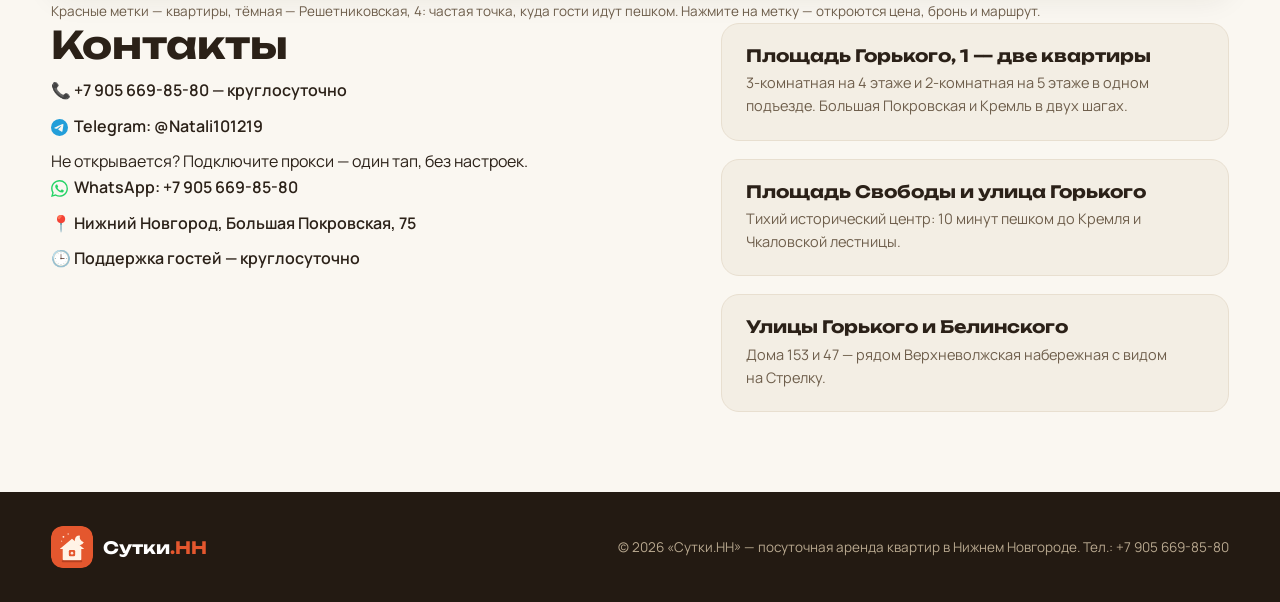
==== commit 8f11b286: "Шапка на компьютере: убрал дубль телефона и кнопки «Забронировать» Внутри меню лежит блок .nav-mobil" ====
--- a/index.html
+++ b/index.html
@@ -8,7 +8,7 @@
 <link rel="preconnect" href="https://fonts.googleapis.com">
 <link rel="preconnect" href="https://fonts.gstatic.com" crossorigin>
 <link href="https://fonts.googleapis.com/css2?family=Manrope:wght@400;500;600;700;800&amp;family=Unbounded:wght@500;700;900&amp;display=swap" rel="stylesheet">
-<link rel="stylesheet" href="styles.css?v=21">
+<link rel="stylesheet" href="styles.css?v=22">
 <script>document.documentElement.className+=" js";</script>
 <link rel="icon" type="image/svg+xml" href="img/logo.svg">
 <link rel="icon" type="image/png" sizes="32x32" href="img/favicon-32.png">
@@ -42,7 +42,7 @@
       <a href="#advantages">Почему мы</a>
       <a href="#reviews">Отзывы</a>
       <a href="#faq">Вопросы</a>
-      <a href="#contacts">Контакты</a>
+      <a href="#contacts">Карта</a>
       <div class="nav-mobile">
         <a class="nav-phone" href="tel:+79056698580">📞 +7 905 669-85-80</a>
         <button type="button" class="btn btn-primary btn-block" data-scroll="#booking">Забронировать</button>
--- a/styles.css
+++ b/styles.css
@@ -1086,4 +1086,21 @@
   }
 }
 
-
+/* ---------- Шапка: телефон и кнопка только в мобильном меню ----------
+   Внутри <nav> лежит блок .nav-mobile — дубль телефона и кнопки
+   «Забронировать» для выезжающего меню. На компьютере он не нужен: без
+   этого правила он встаёт в строку с пунктами меню, и в шапке появляются
+   второй номер и вторая кнопка «Забронировать», а подписи пунктов съезжают. */
+
+.nav-mobile{display:none}
+
+@media (max-width:900px){
+  .nav-mobile{display:flex;flex-direction:column;gap:10px;padding-top:14px}
+  .nav .nav-phone{
+    padding:2px 0;border-bottom:none;
+    color:var(--ink);font-weight:800;font-size:16px;letter-spacing:-.01em;
+  }
+  .nav-mobile .btn{width:100%;padding:13px 20px;font-size:15.5px}
+}
+
+
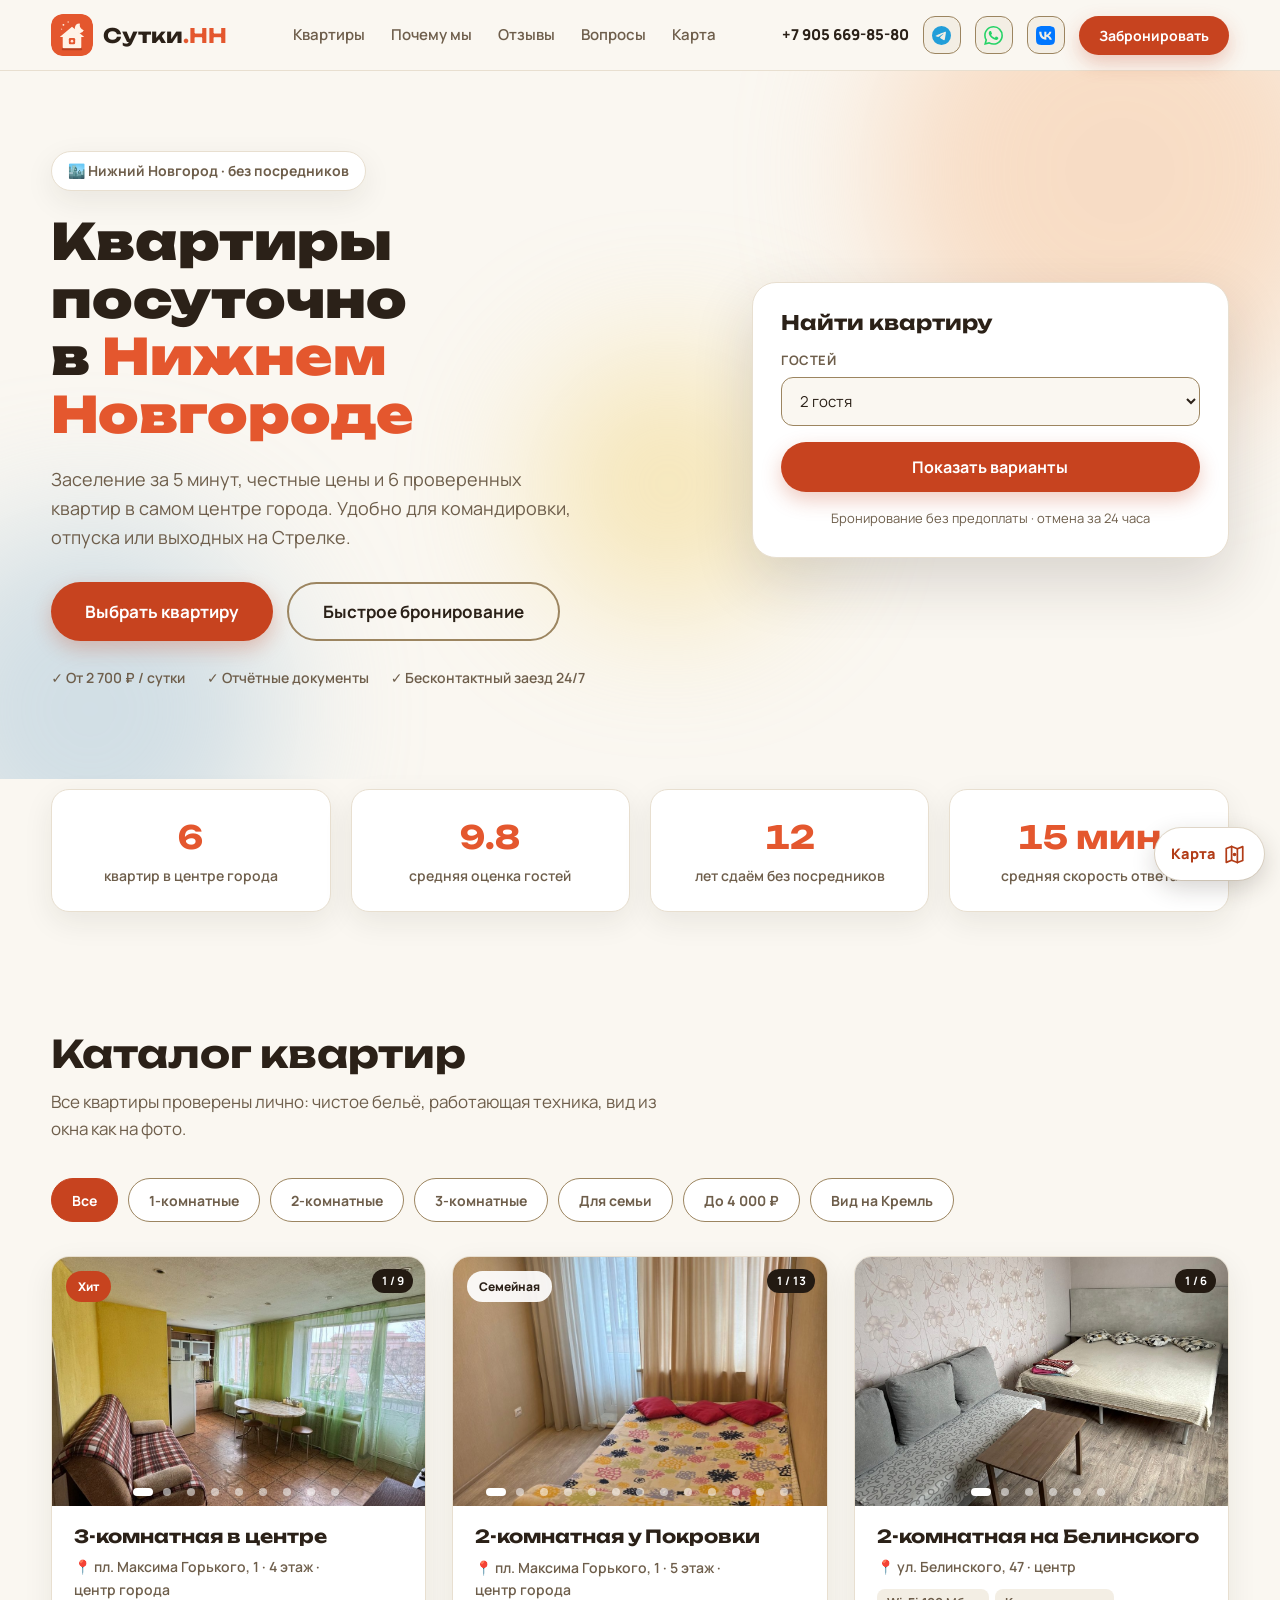
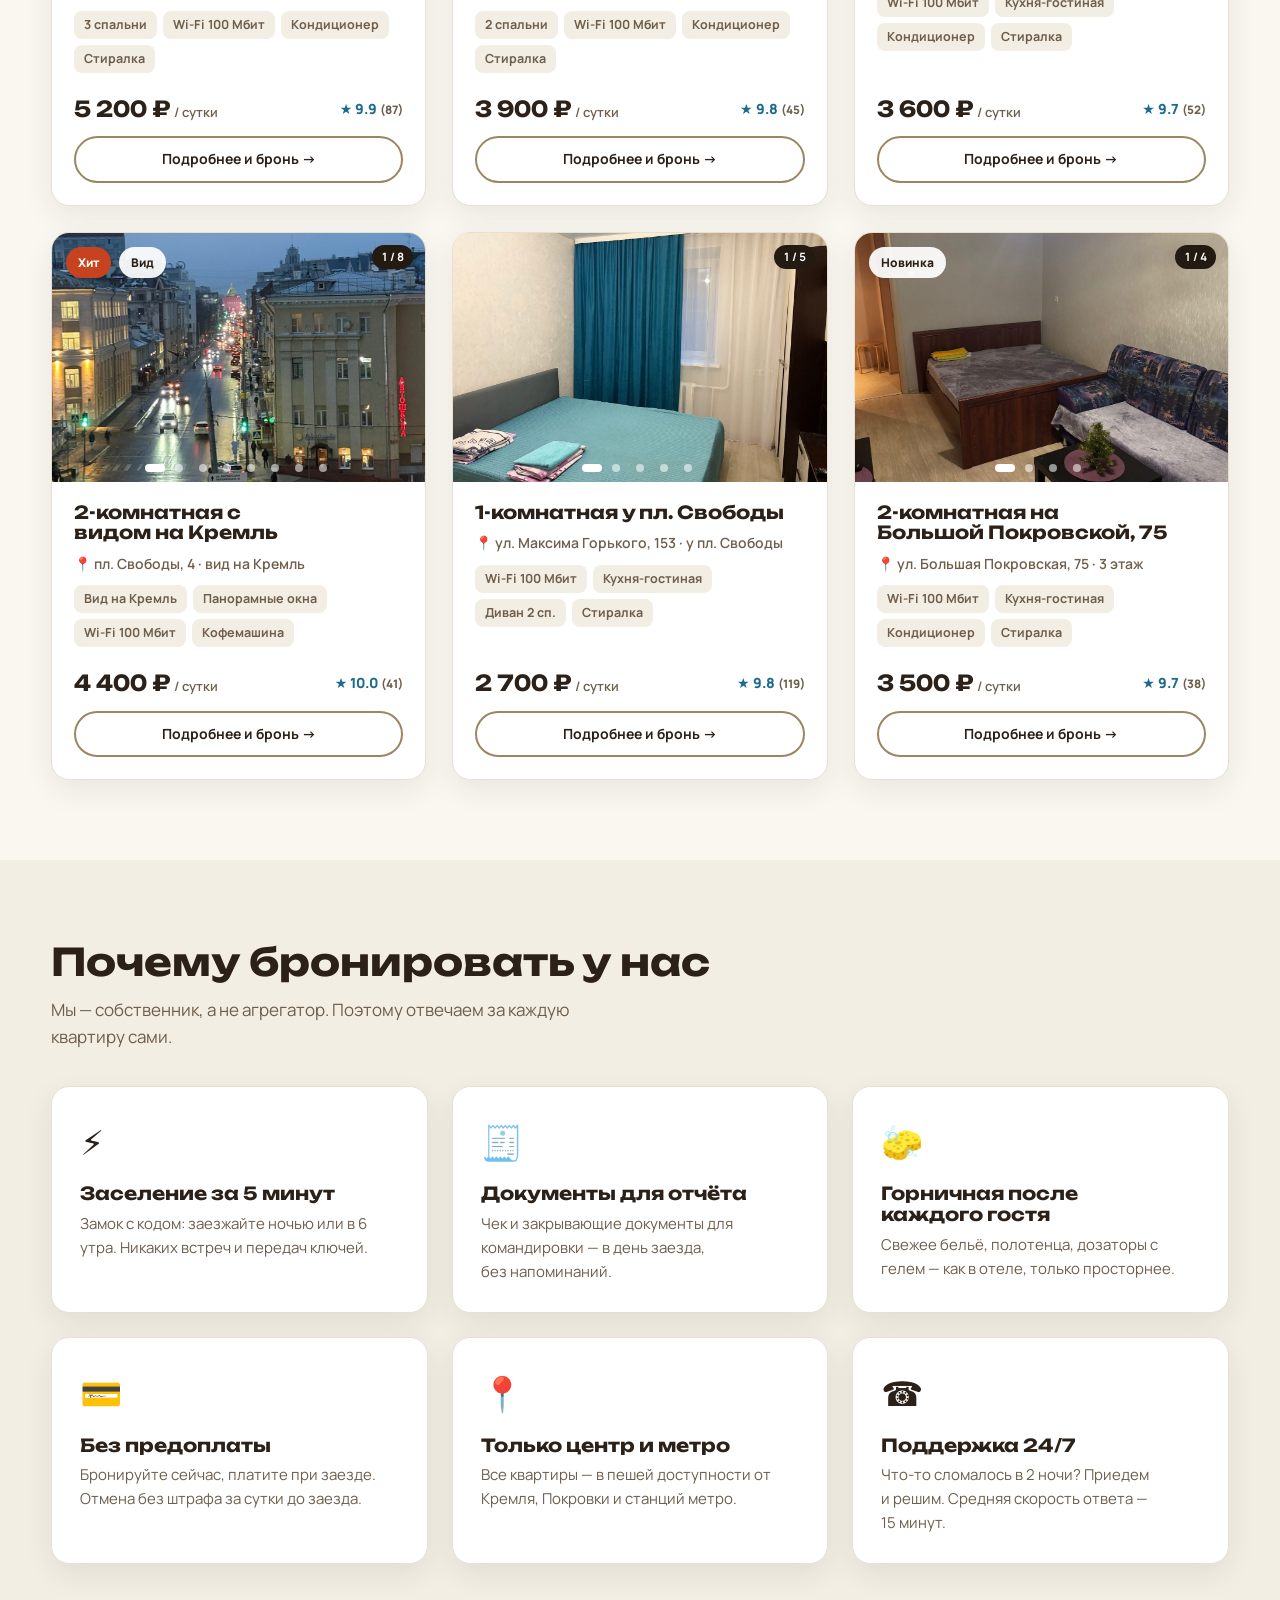
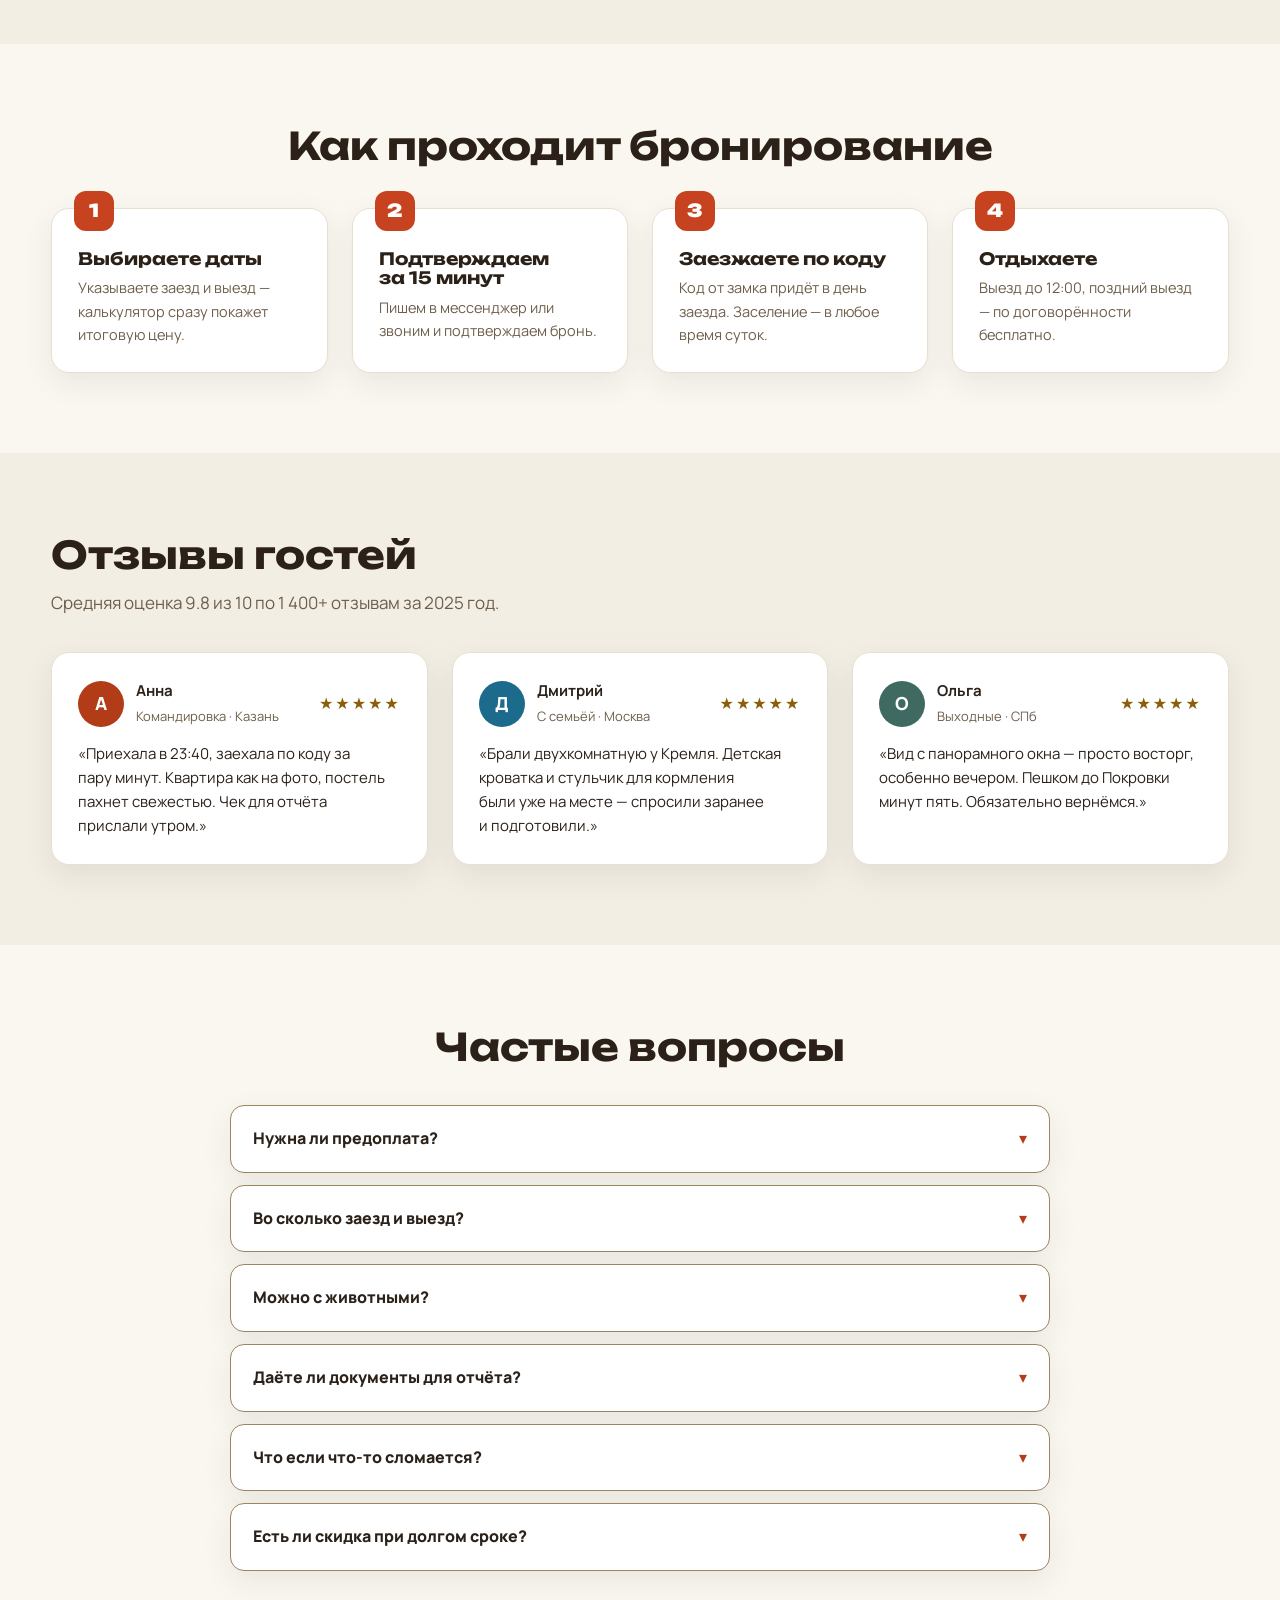
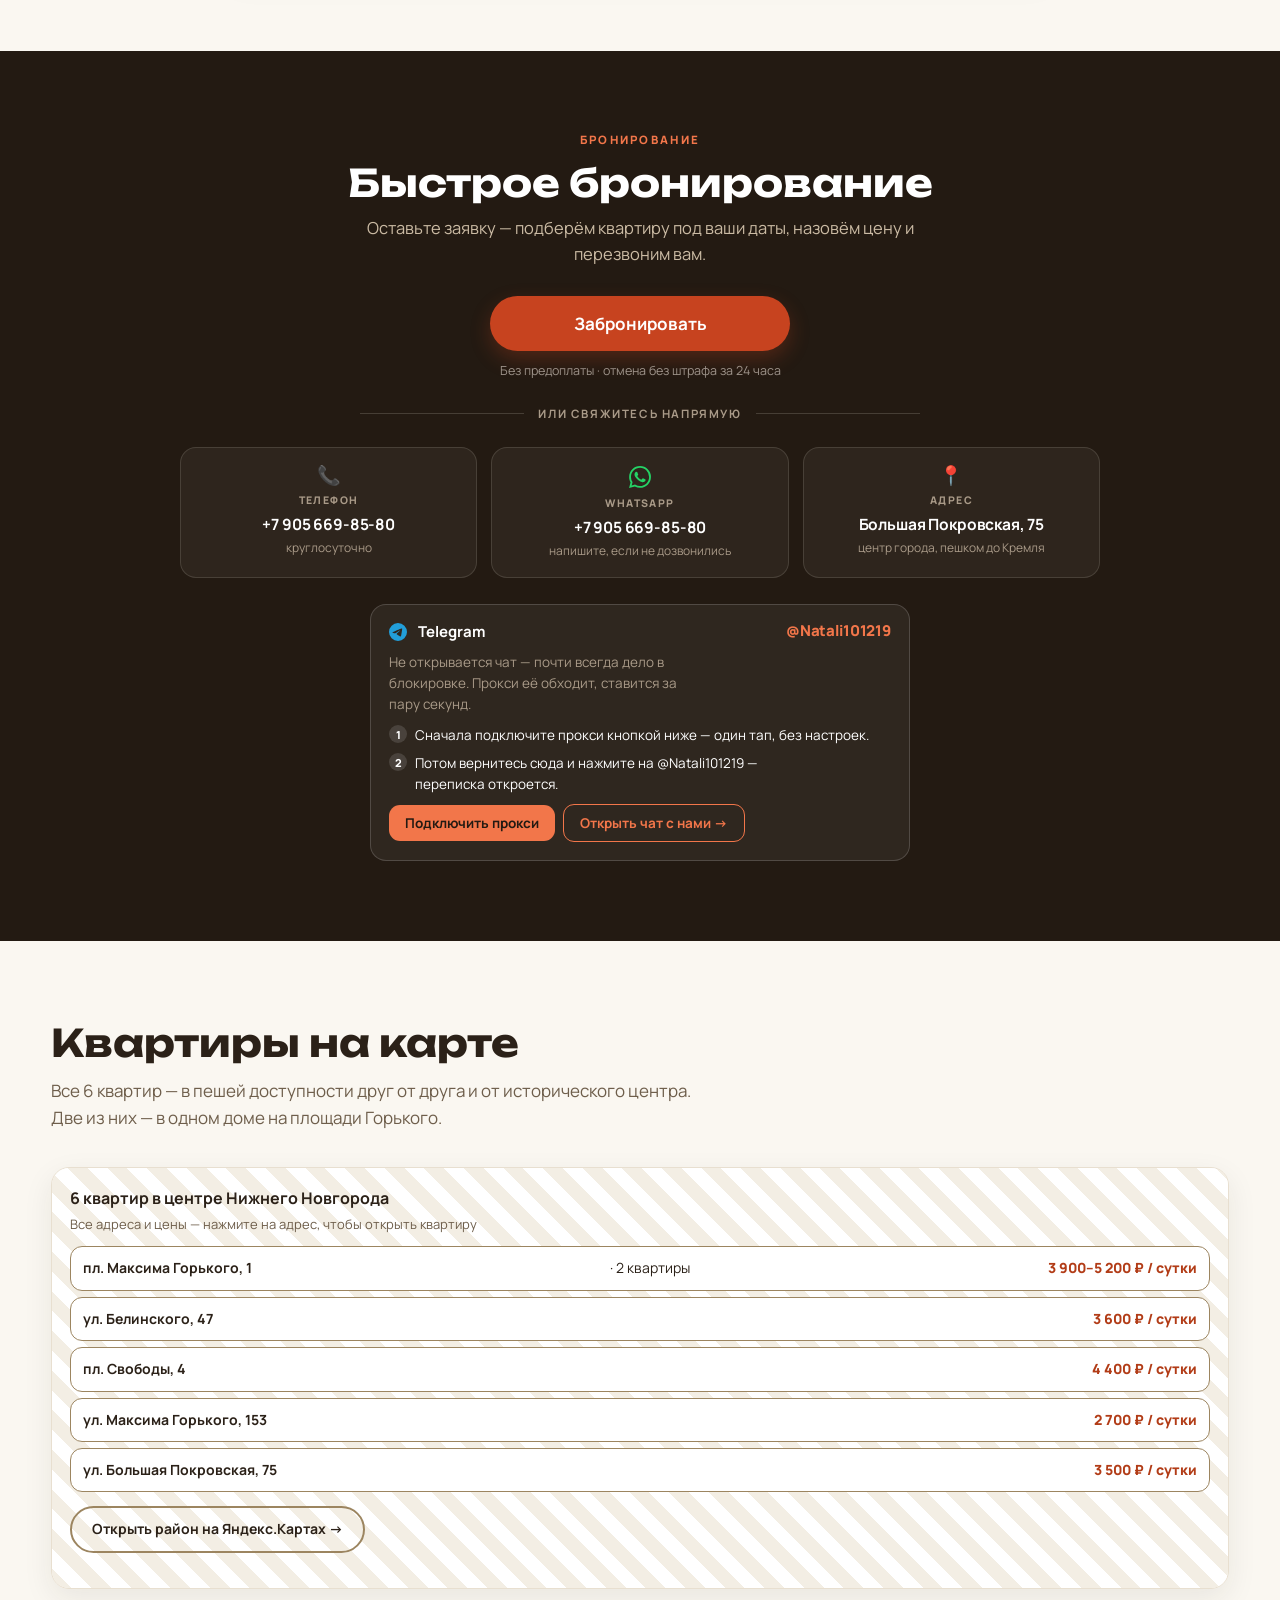
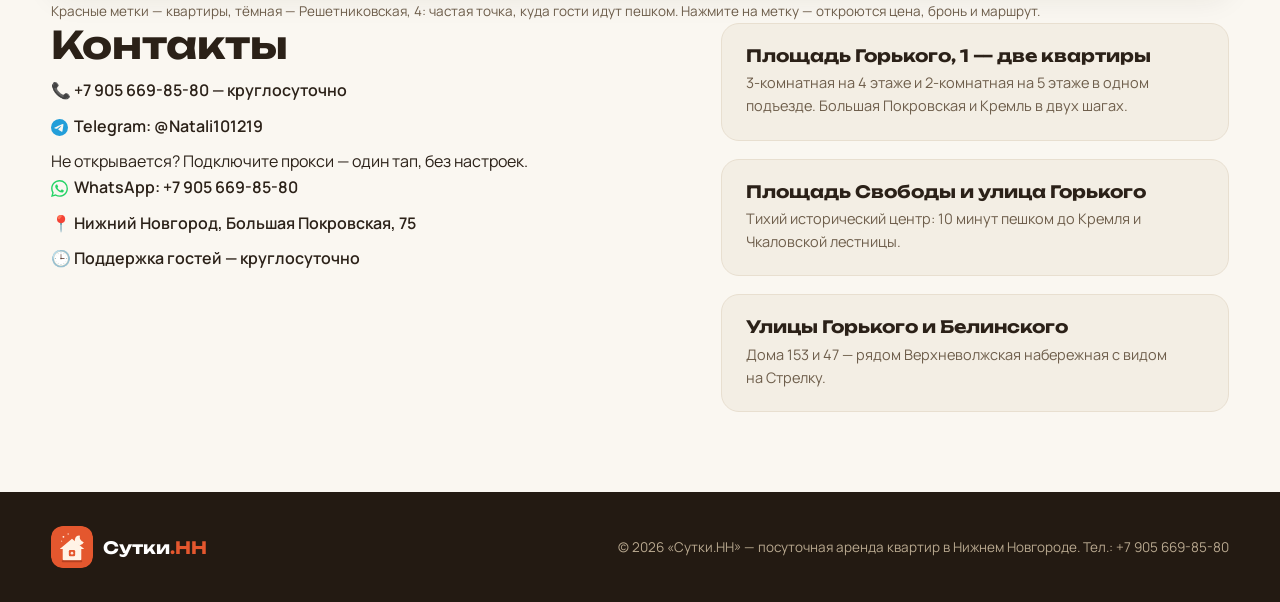
==== commit a4c91afe: "Кнопка карты: подпись «Карта» и мягкая пульсация Круглая иконка в углу без текста не читалась: непон" ====
--- a/index.html
+++ b/index.html
@@ -8,7 +8,7 @@
 <link rel="preconnect" href="https://fonts.googleapis.com">
 <link rel="preconnect" href="https://fonts.gstatic.com" crossorigin>
 <link href="https://fonts.googleapis.com/css2?family=Manrope:wght@400;500;600;700;800&amp;family=Unbounded:wght@500;700;900&amp;display=swap" rel="stylesheet">
-<link rel="stylesheet" href="styles.css?v=22">
+<link rel="stylesheet" href="styles.css?v=23">
 <script>document.documentElement.className+=" js";</script>
 <link rel="icon" type="image/svg+xml" href="img/logo.svg">
 <link rel="icon" type="image/png" sizes="32x32" href="img/favicon-32.png">
@@ -395,6 +395,7 @@
 
 <!-- Плавающая кнопка к карте: всегда под рукой при скролле -->
 <button type="button" class="map-fab" id="mapFab" aria-label="Показать карту квартир" title="Карта квартир">
+  <span class="map-fab-label">Карта</span>
   <svg viewBox="0 0 24 24" width="23" height="23" aria-hidden="true" fill="none" stroke="currentColor" stroke-width="1.8" stroke-linecap="round" stroke-linejoin="round">
     <path d="M9 3.6 3.4 5.8v14.4L9 18l6 2.4 5.6-2.2V3.8L15 6 9 3.6Z"></path>
     <path d="M9 3.6V18"></path>
--- a/styles.css
+++ b/styles.css
@@ -1103,4 +1103,44 @@
   .nav-mobile .btn{width:100%;padding:13px 20px;font-size:15.5px}
 }
 
-
+/* ---------- Плавающая кнопка карты: подпись и мягкая пульсация ----------
+   Круглая иконка без текста читалась как «что-то висит в углу». Теперь это
+   пилюля с подписью «Карта» слева от значка — понятно без наведения.
+   Пульсация — три спокойных круга сразу после загрузки, потом кнопка
+   затихает: привлекает взгляд, но не мигает перед глазами при чтении.
+   При системной настройке «меньше движения» пульсация отключается
+   правилом в конце файла. */
+
+.map-fab{
+  width:auto;height:52px;padding:0 18px 0 16px;
+  display:inline-flex;align-items:center;gap:8px;
+  border-radius:999px;
+  font-family:inherit;font-weight:800;font-size:14.5px;line-height:1;
+  letter-spacing:.01em;white-space:nowrap;text-decoration:none;
+  box-shadow:0 8px 24px rgba(43,33,24,.2), 0 0 0 1px var(--line), 0 0 0 1px rgba(242,118,74,.0);
+  animation:mapFabPulse 2.6s ease-out 3;
+}
+.map-fab svg{flex:0 0 auto}
+.map-fab-label{display:block;color:inherit}
+
+@keyframes mapFabPulse{
+  0%{
+    box-shadow:0 8px 24px rgba(43,33,24,.2), 0 0 0 1px var(--line),
+               0 0 0 0 rgba(242,118,74,.55);
+  }
+  70%{
+    box-shadow:0 8px 24px rgba(43,33,24,.2), 0 0 0 1px var(--line),
+               0 0 0 13px rgba(242,118,74,0);
+  }
+  100%{
+    box-shadow:0 8px 24px rgba(43,33,24,.2), 0 0 0 1px var(--line),
+               0 0 0 0 rgba(242,118,74,0);
+  }
+}
+
+@media (max-width:520px){
+  .map-fab{width:auto;height:48px;padding:0 15px 0 13px;gap:6px;font-size:13.5px}
+  .map-fab svg{width:20px;height:20px}
+}
+
+
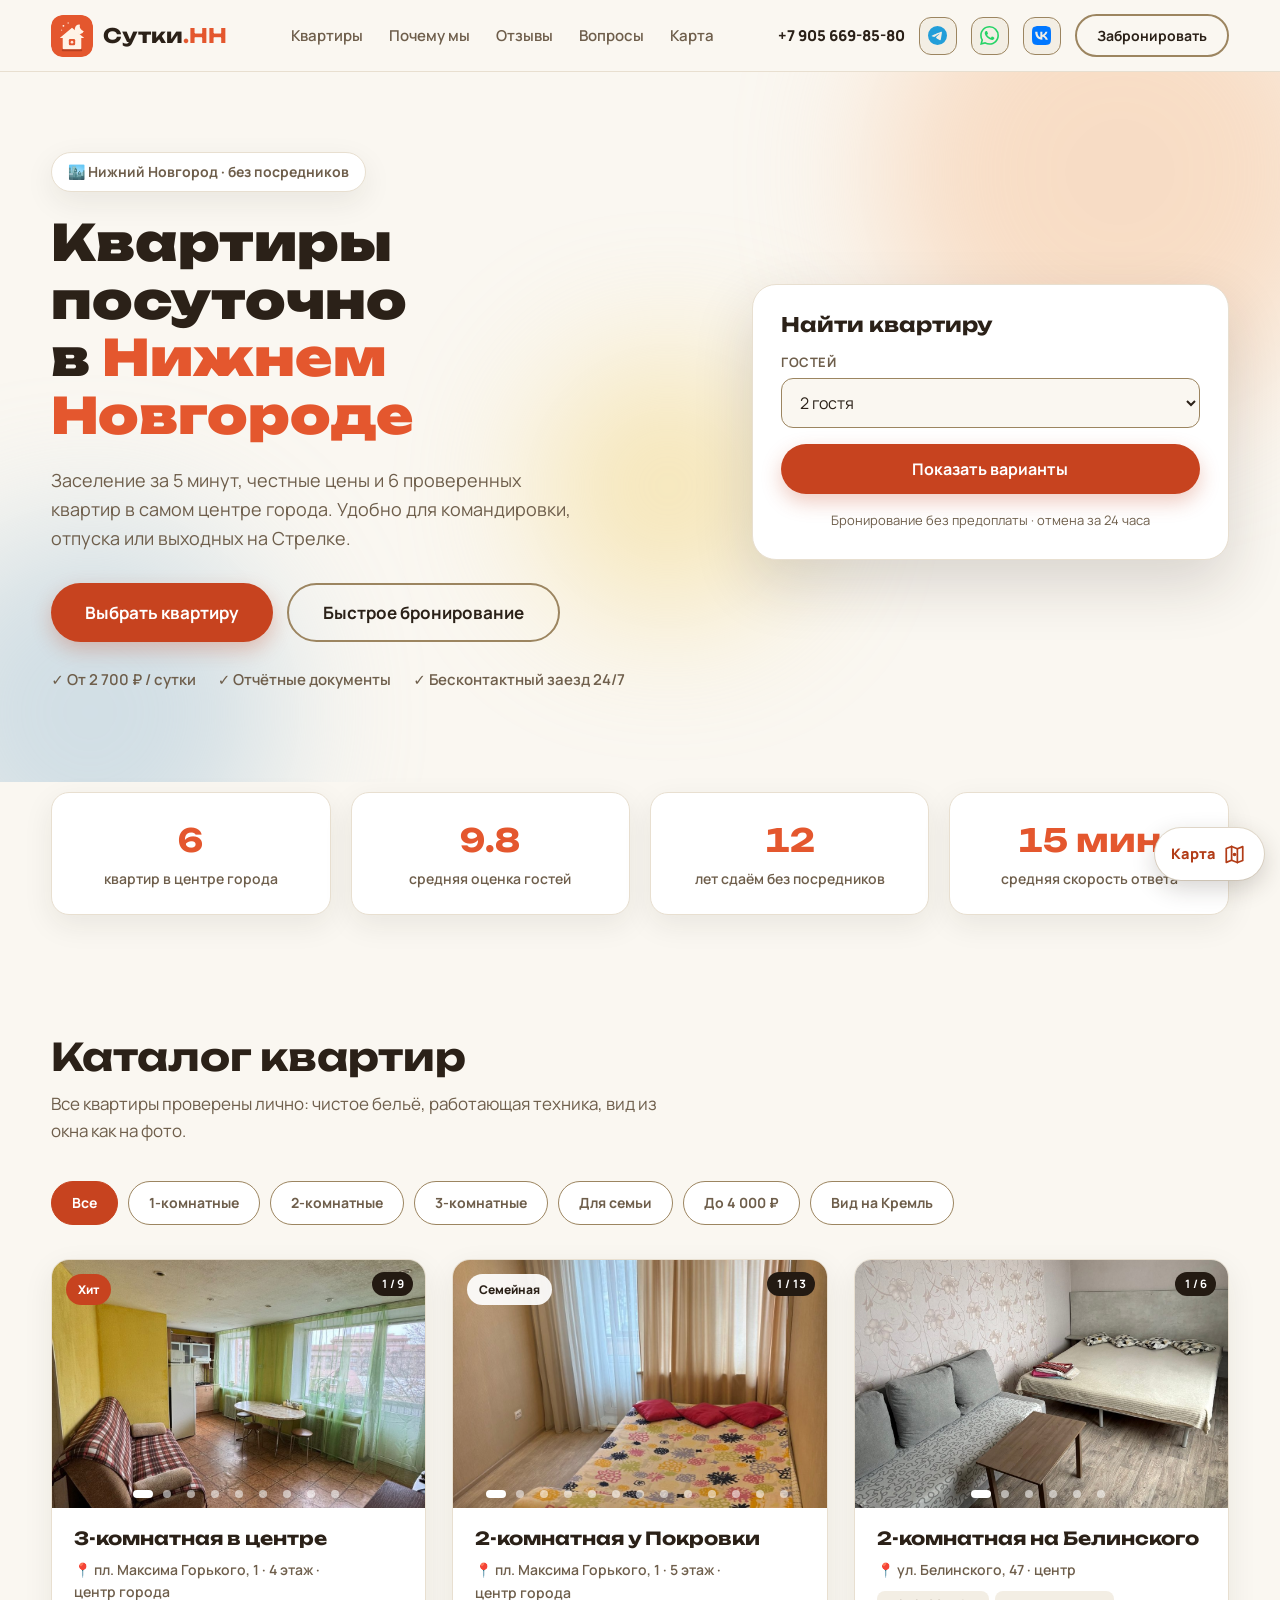
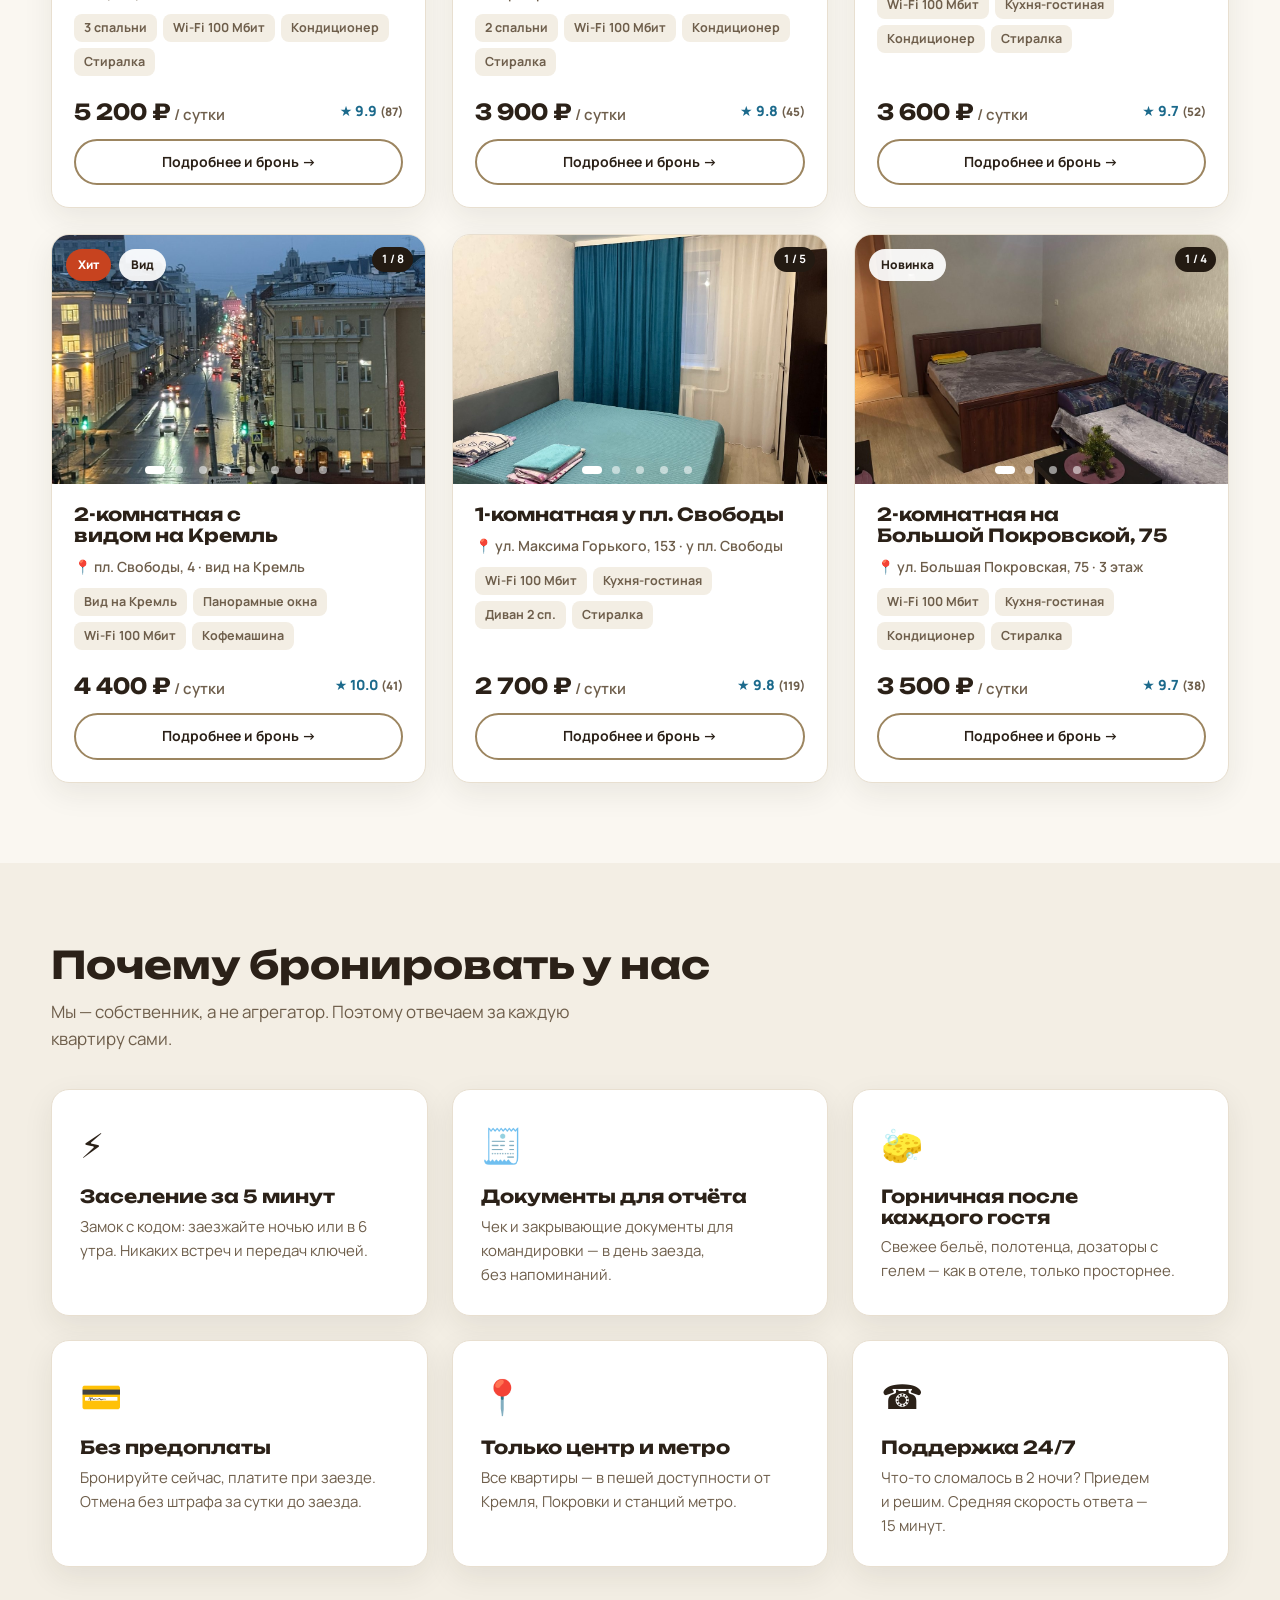
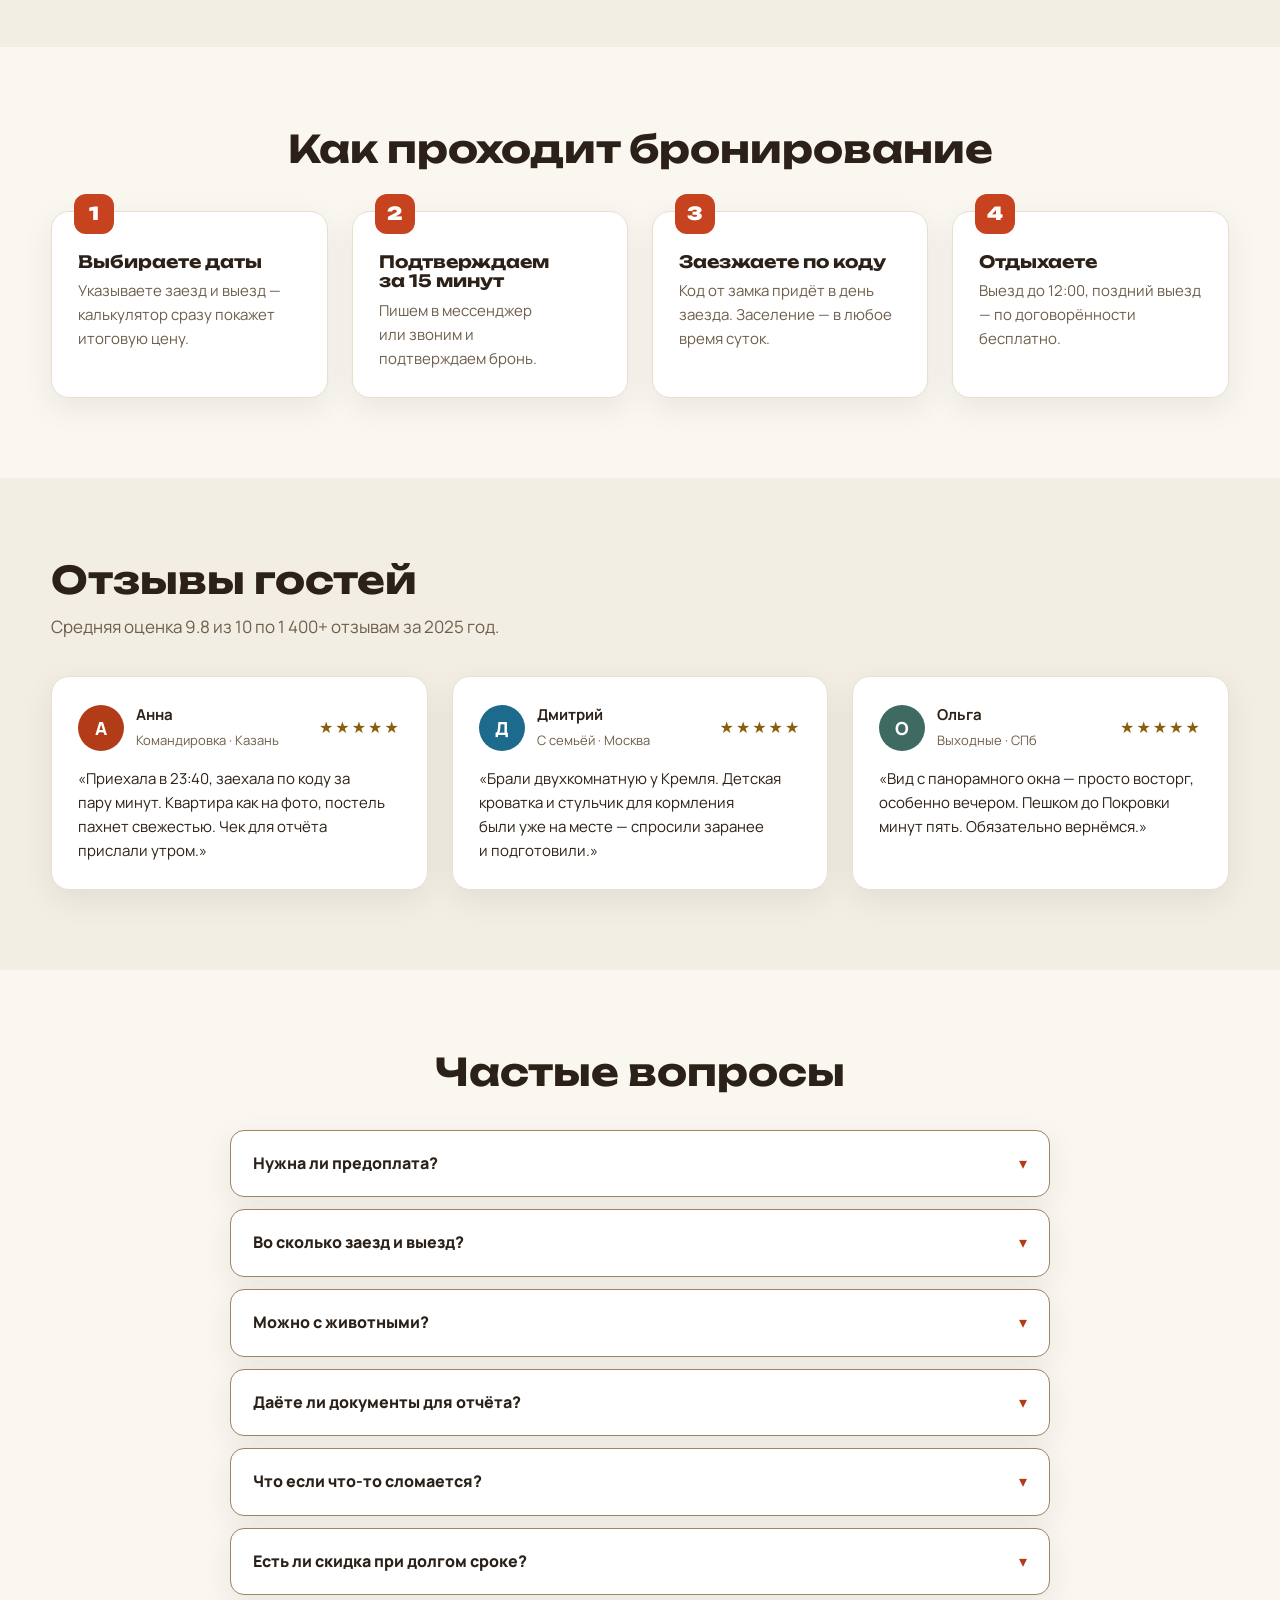
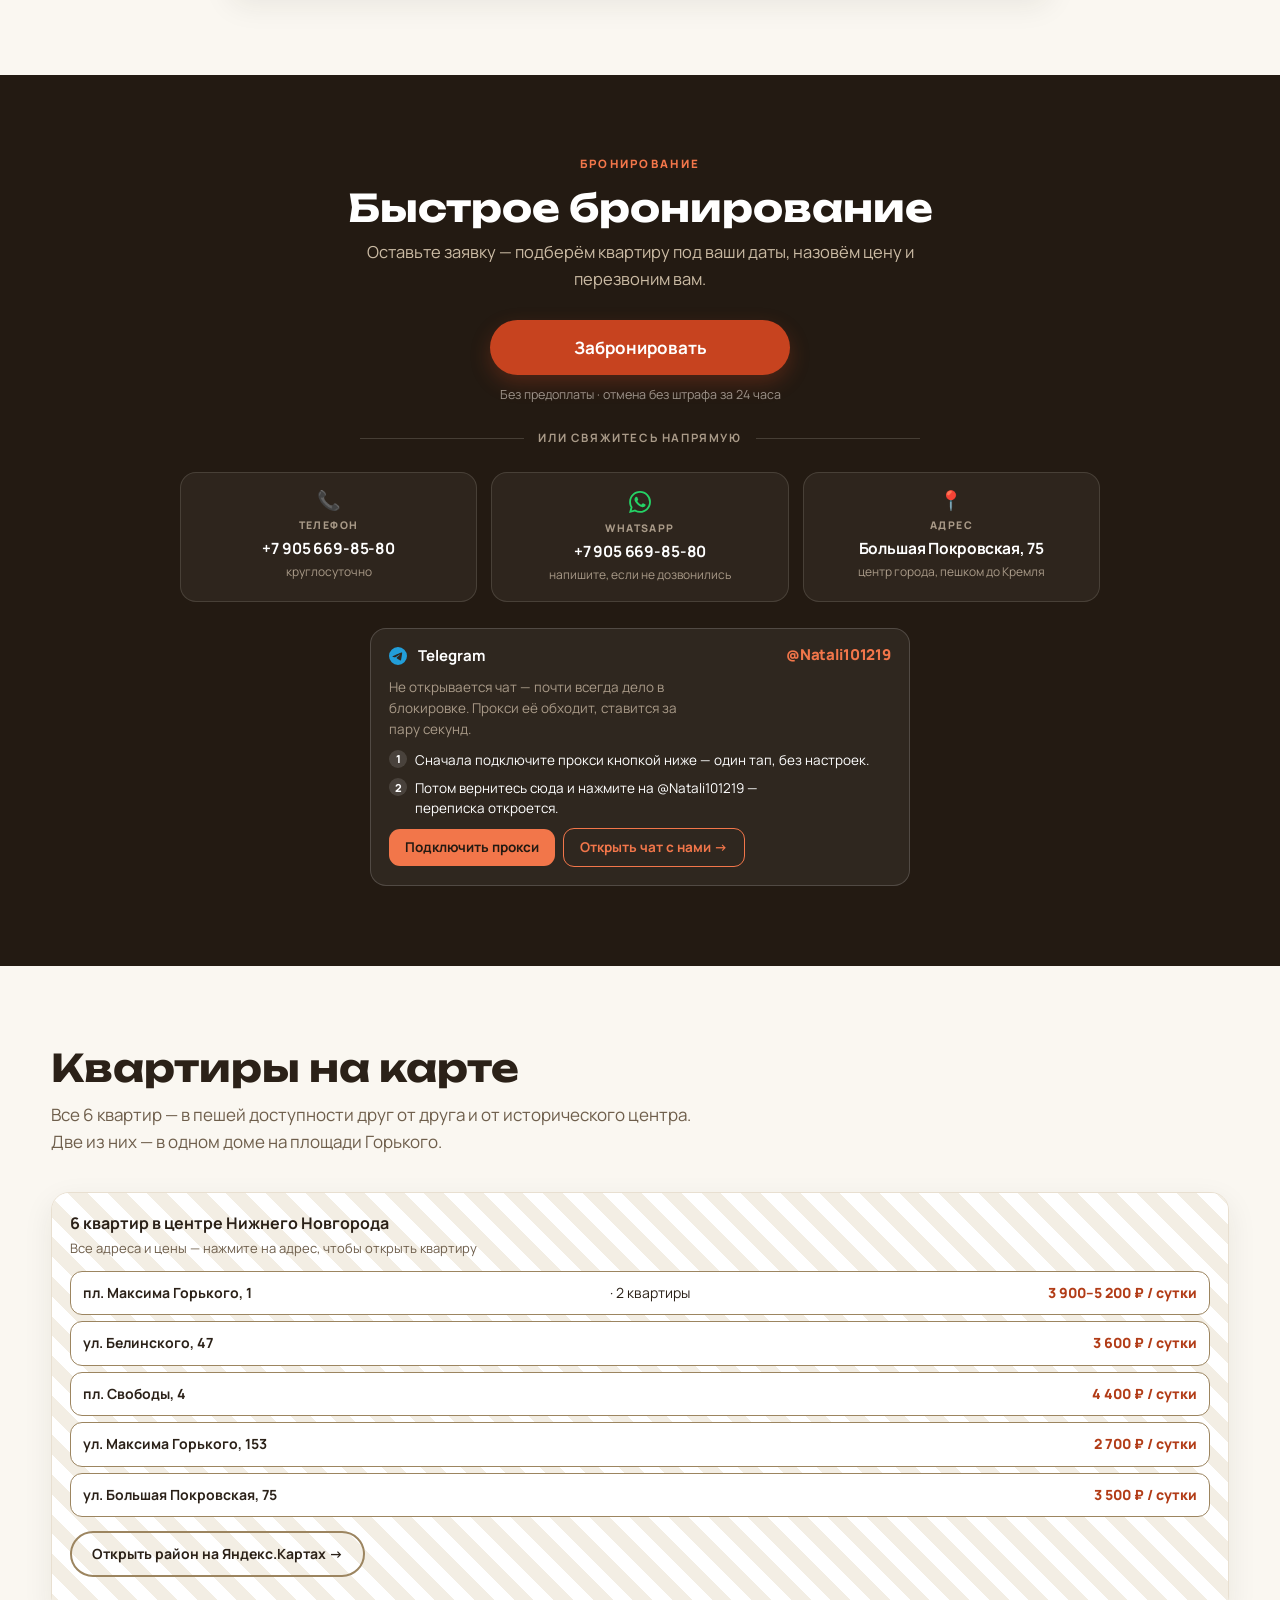
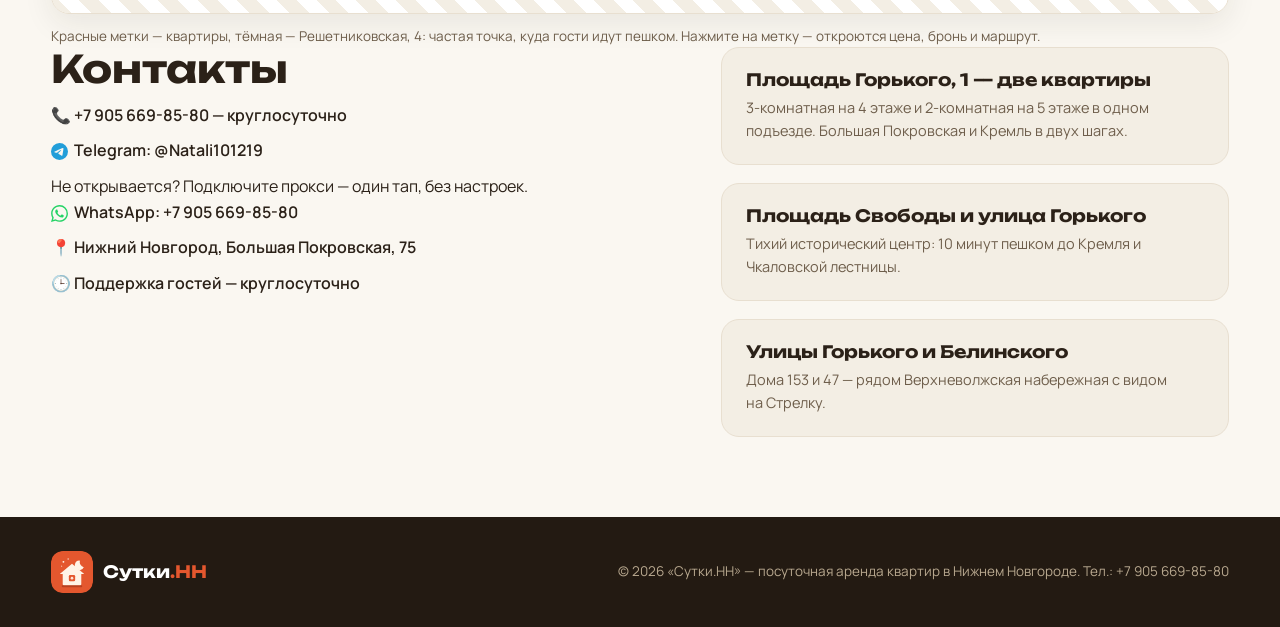
==== commit 713215d8: "Визуальные правки по ревью: кегль ценника на пине 14px, поля 16px (без iOS-зума), toast выше FAB, gh" ====
--- a/index.html
+++ b/index.html
@@ -8,7 +8,7 @@
 <link rel="preconnect" href="https://fonts.googleapis.com">
 <link rel="preconnect" href="https://fonts.gstatic.com" crossorigin>
 <link href="https://fonts.googleapis.com/css2?family=Manrope:wght@400;500;600;700;800&amp;family=Unbounded:wght@500;700;900&amp;display=swap" rel="stylesheet">
-<link rel="stylesheet" href="styles.css?v=23">
+<link rel="stylesheet" href="styles.css?v=24">
 <script>document.documentElement.className+=" js";</script>
 <link rel="icon" type="image/svg+xml" href="img/logo.svg">
 <link rel="icon" type="image/png" sizes="32x32" href="img/favicon-32.png">
@@ -45,7 +45,7 @@
       <a href="#contacts">Карта</a>
       <div class="nav-mobile">
         <a class="nav-phone" href="tel:+79056698580">📞 +7 905 669-85-80</a>
-        <button type="button" class="btn btn-primary btn-block" data-scroll="#booking">Забронировать</button>
+        <button type="button" class="btn btn-ghost btn-block" data-scroll="#booking">Забронировать</button>
       </div>
     </nav>
     <div class="header-actions">
@@ -53,7 +53,7 @@
       <a class="hs js-tg-link" href="https://t.me/Natali101219" target="_blank" rel="noopener" title="Telegram — прокси подключится автоматически"><img src="img/ic-tg.svg" alt="Telegram" width="19" height="19"></a>
       <a class="hs" href="https://wa.me/79056698580" target="_blank" rel="noopener" title="WhatsApp"><img src="img/ic-wa.svg" alt="WhatsApp" width="19" height="19"></a>
       <a class="hs" href="https://vk.me/id317914778" target="_blank" rel="noopener" title="ВКонтакте"><img src="img/ic-vk.svg" alt="ВКонтакте" width="19" height="19"></a>
-      <button type="button" class="btn btn-primary btn-sm" data-scroll="#booking">Забронировать</button>
+      <button type="button" class="btn btn-ghost btn-sm" data-scroll="#booking">Забронировать</button>
       <button type="button" class="burger" id="burger" aria-label="Меню"><span></span><span></span><span></span></button>
     </div>
   </div>
--- a/styles.css
+++ b/styles.css
@@ -106,7 +106,7 @@
 .hero-title .accent{color:var(--brand)}
 .hero-sub{margin:22px 0 30px;font-size:18px;color:var(--muted);max-width:520px}
 .hero-cta{display:flex;gap:14px;flex-wrap:wrap}
-.hero-points{display:flex;gap:22px;flex-wrap:wrap;margin-top:26px;list-style:none;font-weight:600;font-size:14px;color:var(--muted)}
+.hero-points{display:flex;gap:22px;flex-wrap:wrap;margin-top:26px;list-style:none;font-weight:600;font-size:15px;color:var(--muted)}
 
 .search-card{
   background:var(--card);border-radius:24px;padding:28px;box-shadow:var(--shadow-lg);
@@ -117,7 +117,7 @@
 .field span{font-size:13px;font-weight:700;color:var(--muted);text-transform:uppercase;letter-spacing:.04em}
 .field input,.field select{
   padding:12px 14px;border:1.5px solid var(--line);border-radius:12px;
-  font-family:inherit;font-size:15px;background:var(--bg);color:var(--ink);
+  font-family:inherit;font-size:16px;background:var(--bg);color:var(--ink);
 }
 .field input:focus,.field select:focus{outline:none;border-color:var(--brand)}
 .search-note{text-align:center;font-size:13px;color:var(--muted)}
@@ -225,7 +225,7 @@
 .feat{background:var(--bg-alt);border-radius:8px;padding:4px 10px;font-size:12.5px;font-weight:700;color:var(--muted)}
 .card-foot{display:flex;justify-content:space-between;align-items:center;margin-top:auto;padding-top:8px}
 .price b{font-family:'Unbounded';font-size:22px;color:var(--ink)}
-.price span{font-size:13px;color:var(--muted);font-weight:600}
+.price span{font-size:15px;color:var(--muted);font-weight:600}
 .rating{font-weight:800;font-size:14px;color:var(--teal-ink)}
 .empty{text-align:center;color:var(--muted);font-weight:600;padding:40px 0}
 
@@ -249,7 +249,7 @@
   font-family:'Unbounded';font-weight:900;font-size:18px;
 }
 .step h3{font-size:17px;margin:14px 0 8px}
-.step p{color:var(--muted);font-size:14.5px}
+.step p{color:var(--muted);font-size:15px}
 
 /* ---------- Reviews ---------- */
 .reviews-grid{display:grid;grid-template-columns:repeat(3,1fr);gap:24px}
@@ -296,7 +296,7 @@
 #flatMap{height:480px;width:100%;background:var(--bg-alt)}
 .map-note{font-size:13.5px;color:var(--muted);margin-top:12px}
 .pin-price{
-  background:var(--brand-solid);color:#fff;font-weight:800;font-size:13px;
+  background:var(--brand-solid);color:#fff;font-weight:800;font-size:14px;
   padding:8px 14px;border:3px solid #fff;border-radius:999px;
   box-shadow:0 6px 16px rgba(43,33,24,.3);white-space:nowrap;
   cursor:pointer;transition:.2s;
@@ -641,12 +641,15 @@
   .hero{padding:44px 0 56px}
   .hero-inner{gap:36px}
   .hero-badge{font-size:12.5px;padding:7px 14px;margin-bottom:16px}
-  .hero-title{font-size:clamp(24px,7vw,34px);word-break:normal;overflow-wrap:break-word}
+  .hero-title{font-size:clamp(28px,7vw,34px);word-break:normal;overflow-wrap:break-word}
+  /* H1 >= 28px и H2 <= 22px на телефоне; акцент логотипа — brand-ink (контраст) */
+  .section-title{font-size:22px}
+  .logo-text em{color:var(--brand-ink)}
   .hero-title .accent{overflow-wrap:normal}
   .hero-sub{font-size:15.5px;margin:16px 0 24px}
   .hero-cta{gap:10px}
   .hero-cta .btn-lg{width:100%;padding:15px 20px;font-size:16px}
-  .hero-points{gap:10px 16px;font-size:13.5px;margin-top:20px}
+  .hero-points{gap:10px 16px;font-size:15px;margin-top:20px}
   .search-card{padding:20px;gap:12px}
   .search-note{font-size:12px}
 
@@ -936,7 +939,7 @@
   .burger{min-width:40px;min-height:40px;margin-right:0;padding:0;justify-content:center}
   .filters{gap:6px}
   .chip{padding:0 12px}
-  .hero-title{font-size:23px}
+  .hero-title{font-size:28px}
   .hero-sub{font-size:14.5px}
   .stat b{font-size:22px}
   .stat span{font-size:11.5px}
@@ -1144,3 +1147,8 @@
 }
 
 
+
+/* Мобайл: toast выше кнопки «Карта» (FAB), чтобы не перекрывать её */
+@media (max-width:820px){
+  .toast{bottom:calc(84px + env(safe-area-inset-bottom,0px))}
+}
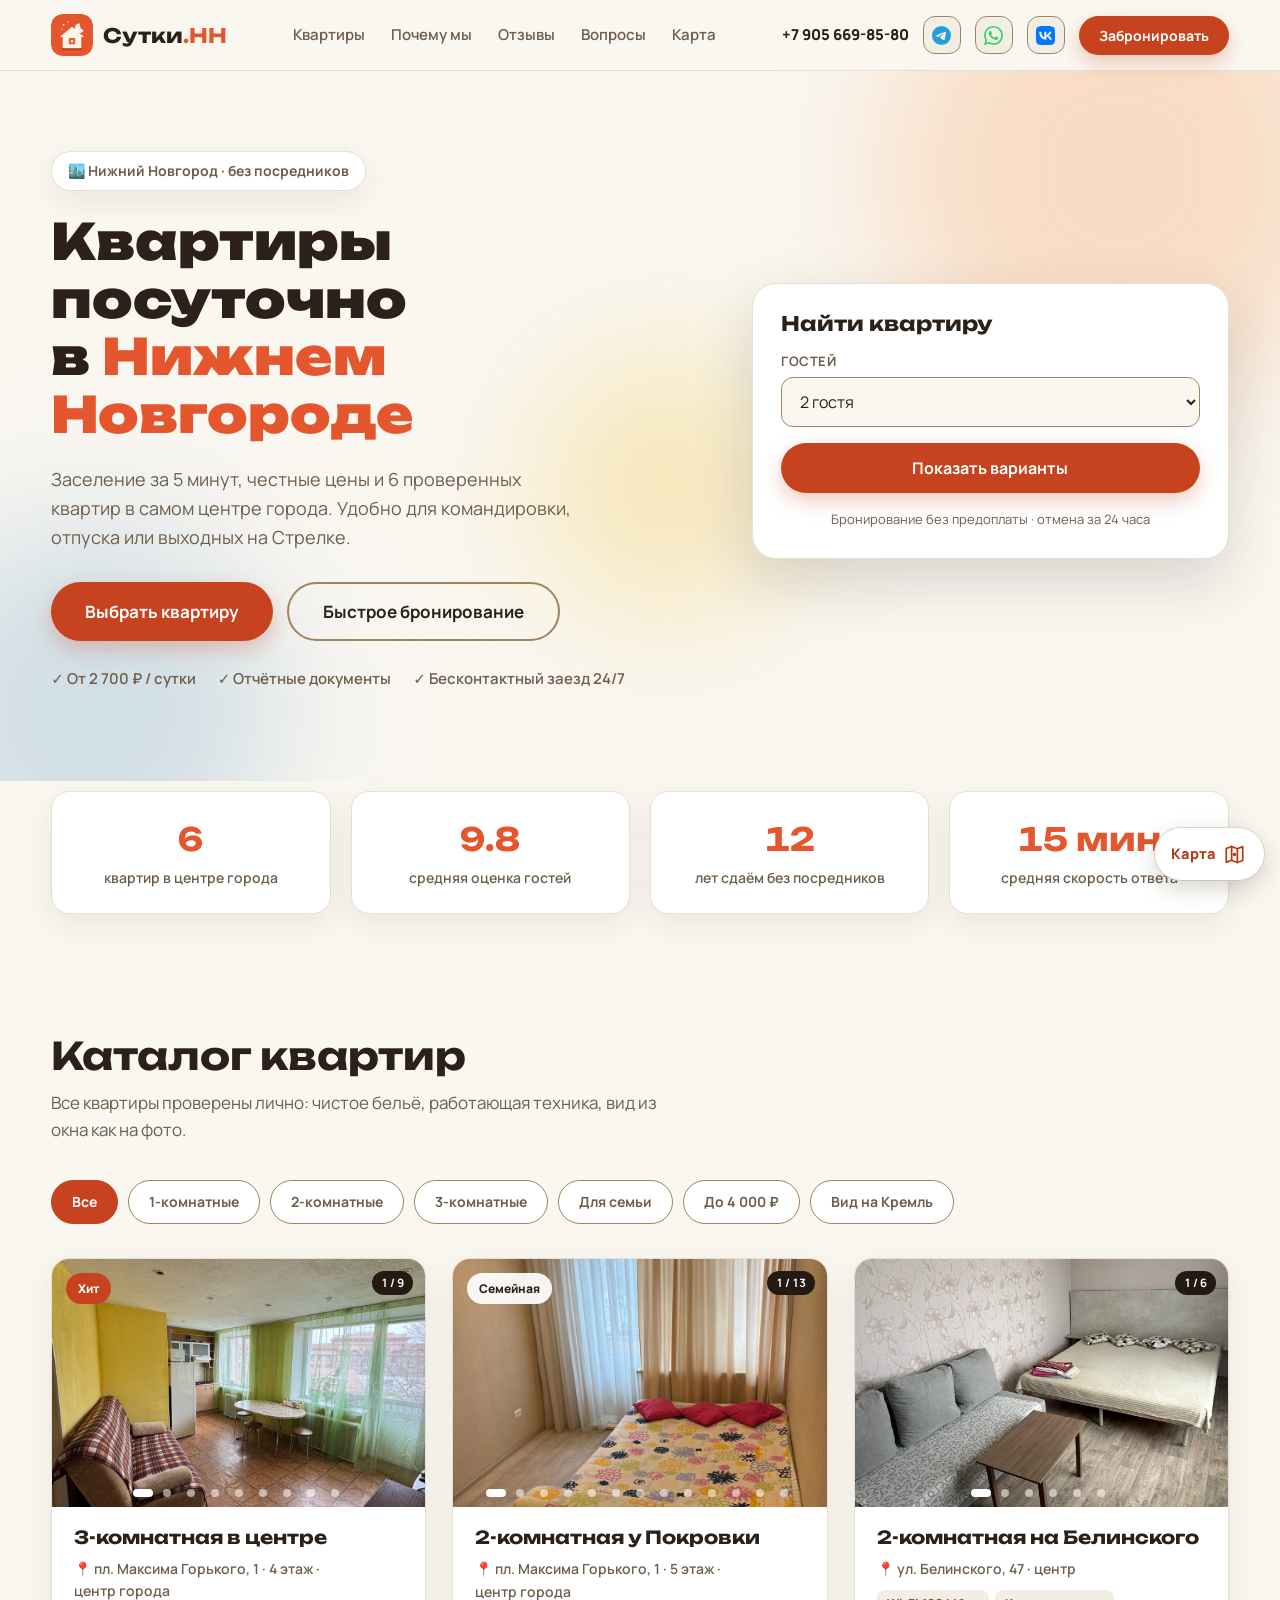
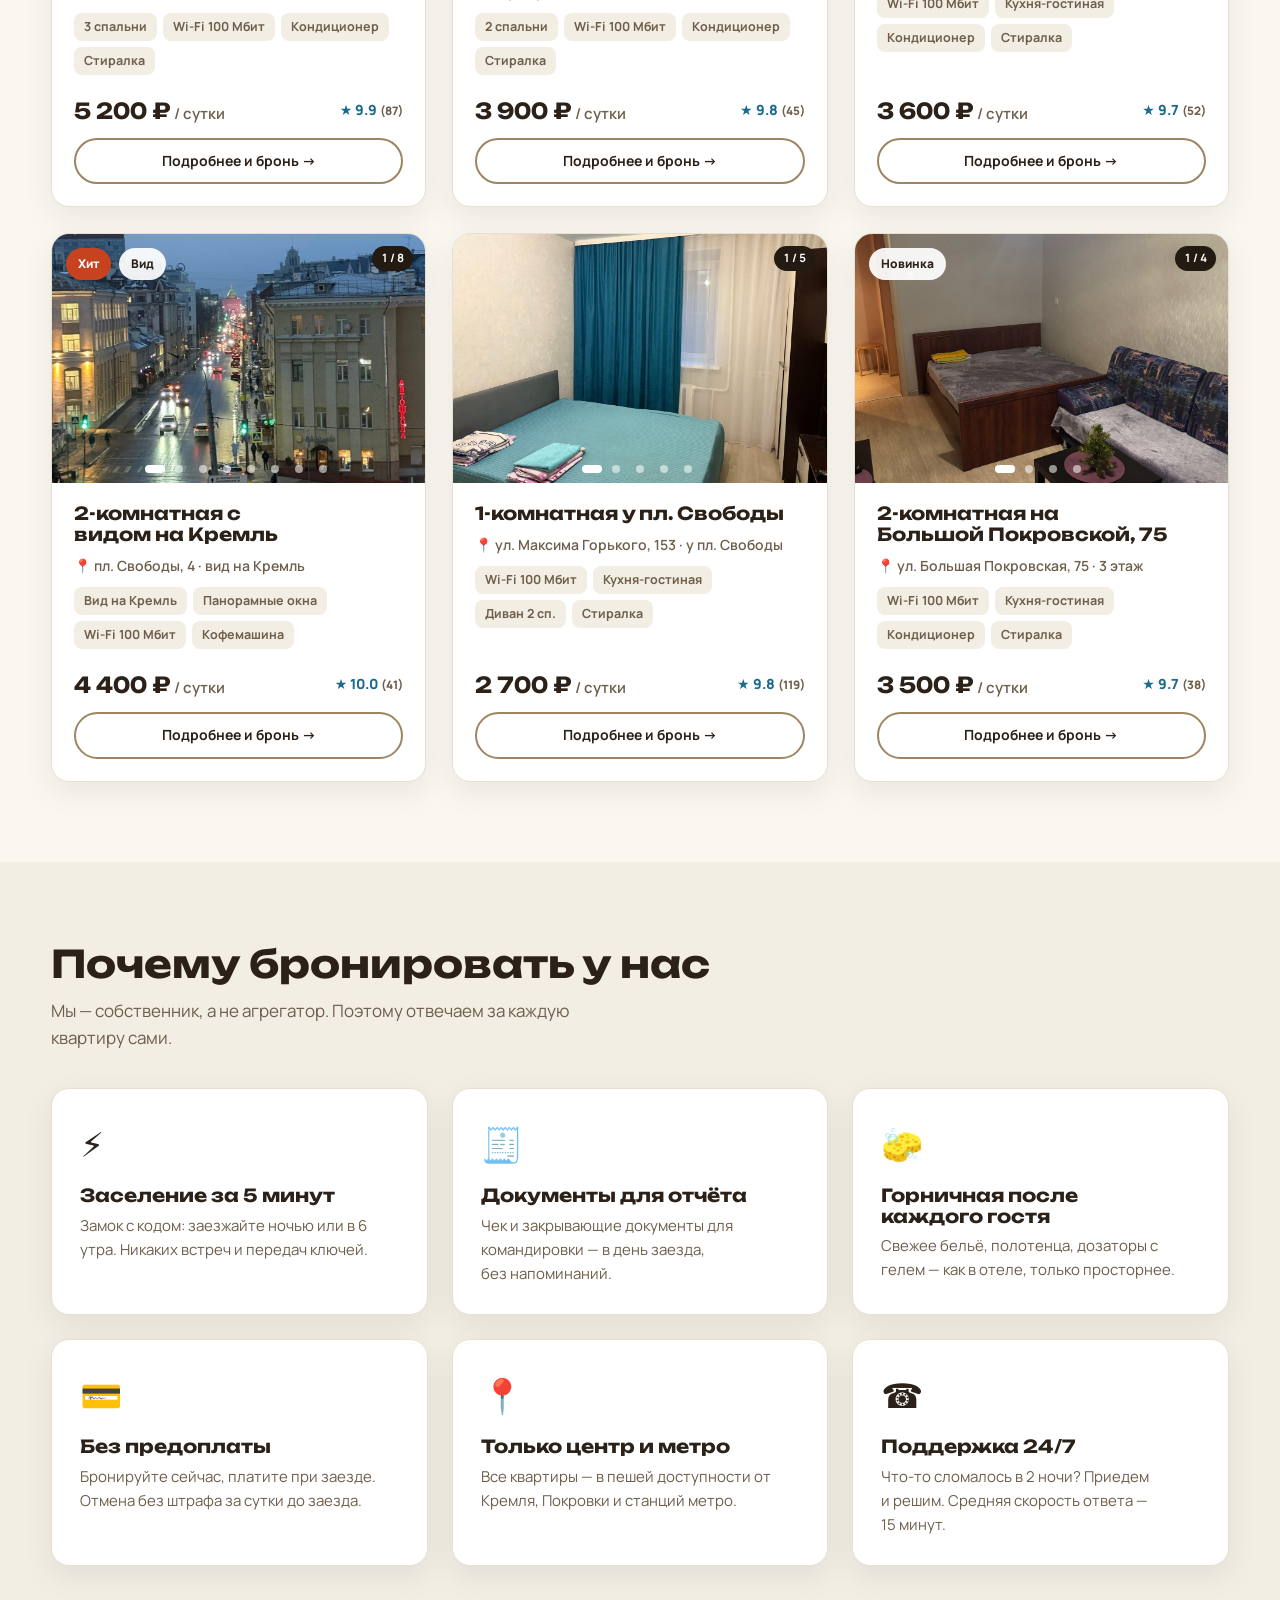
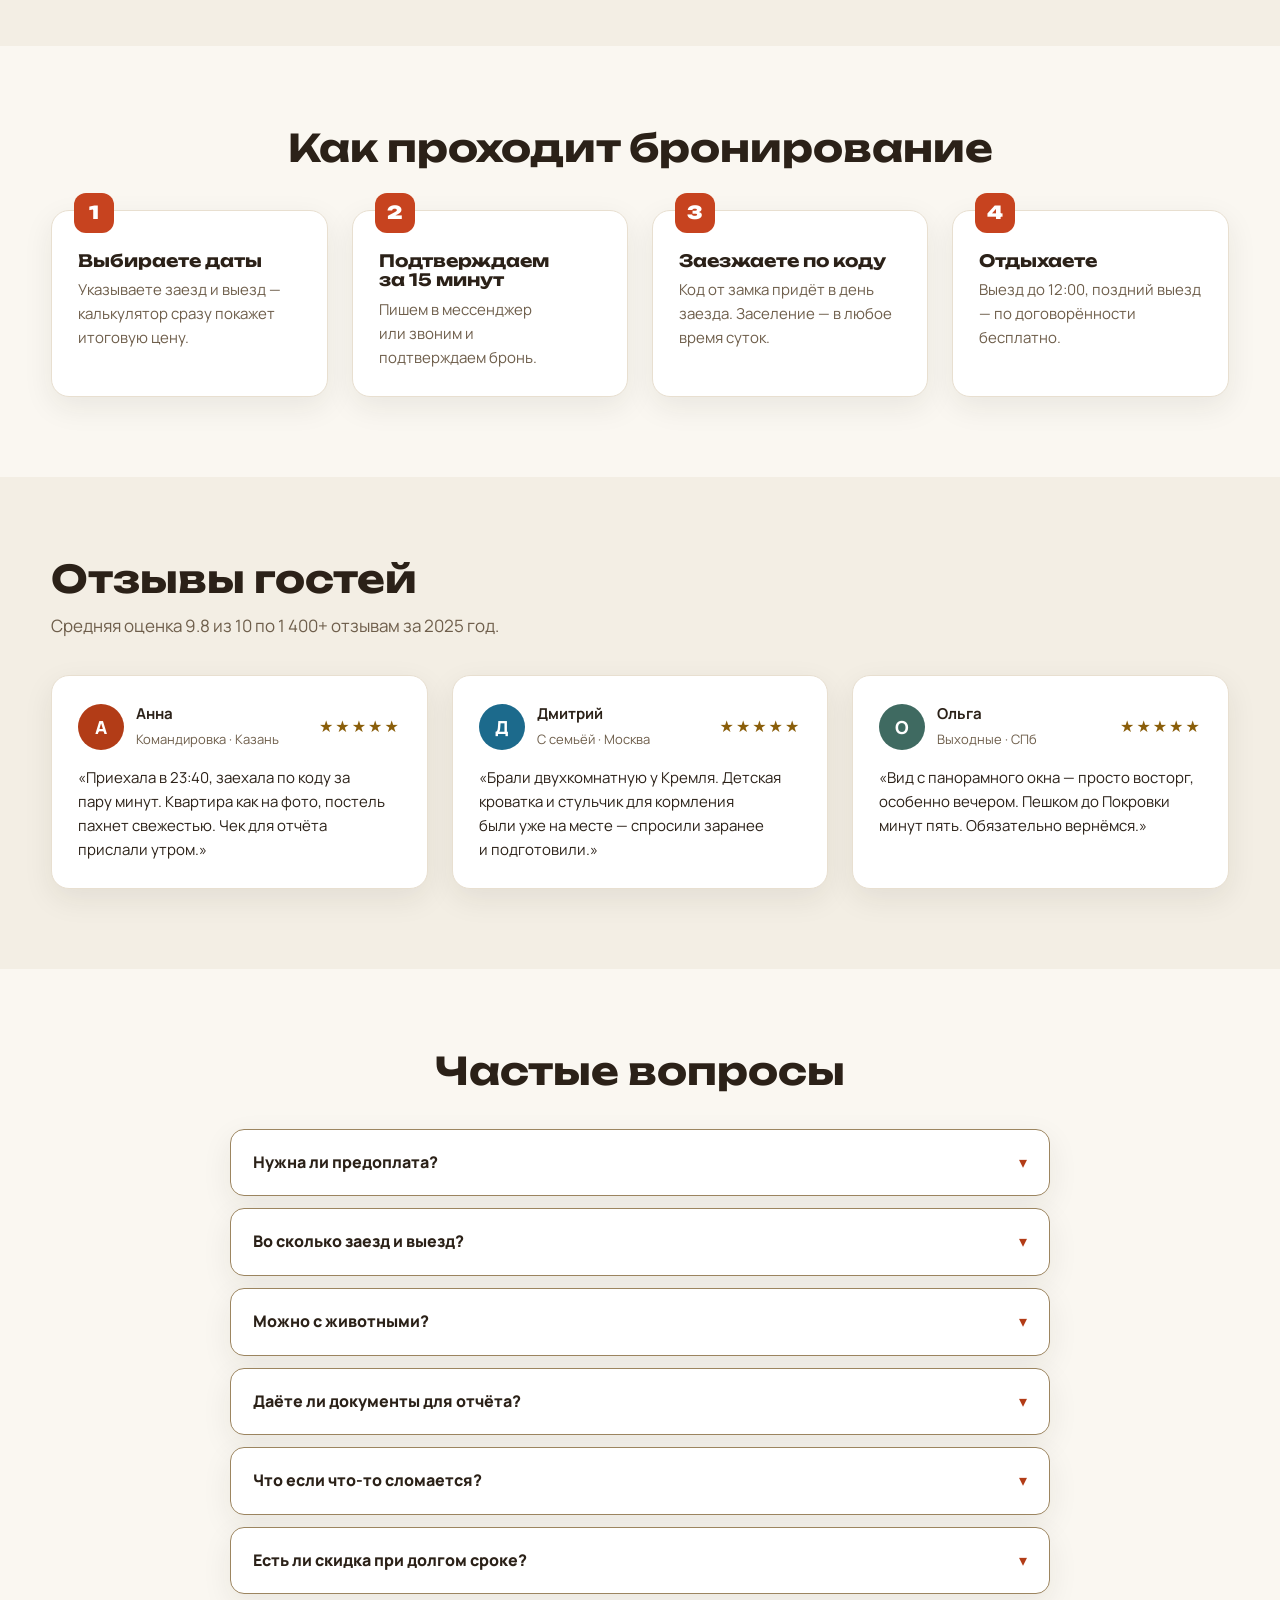
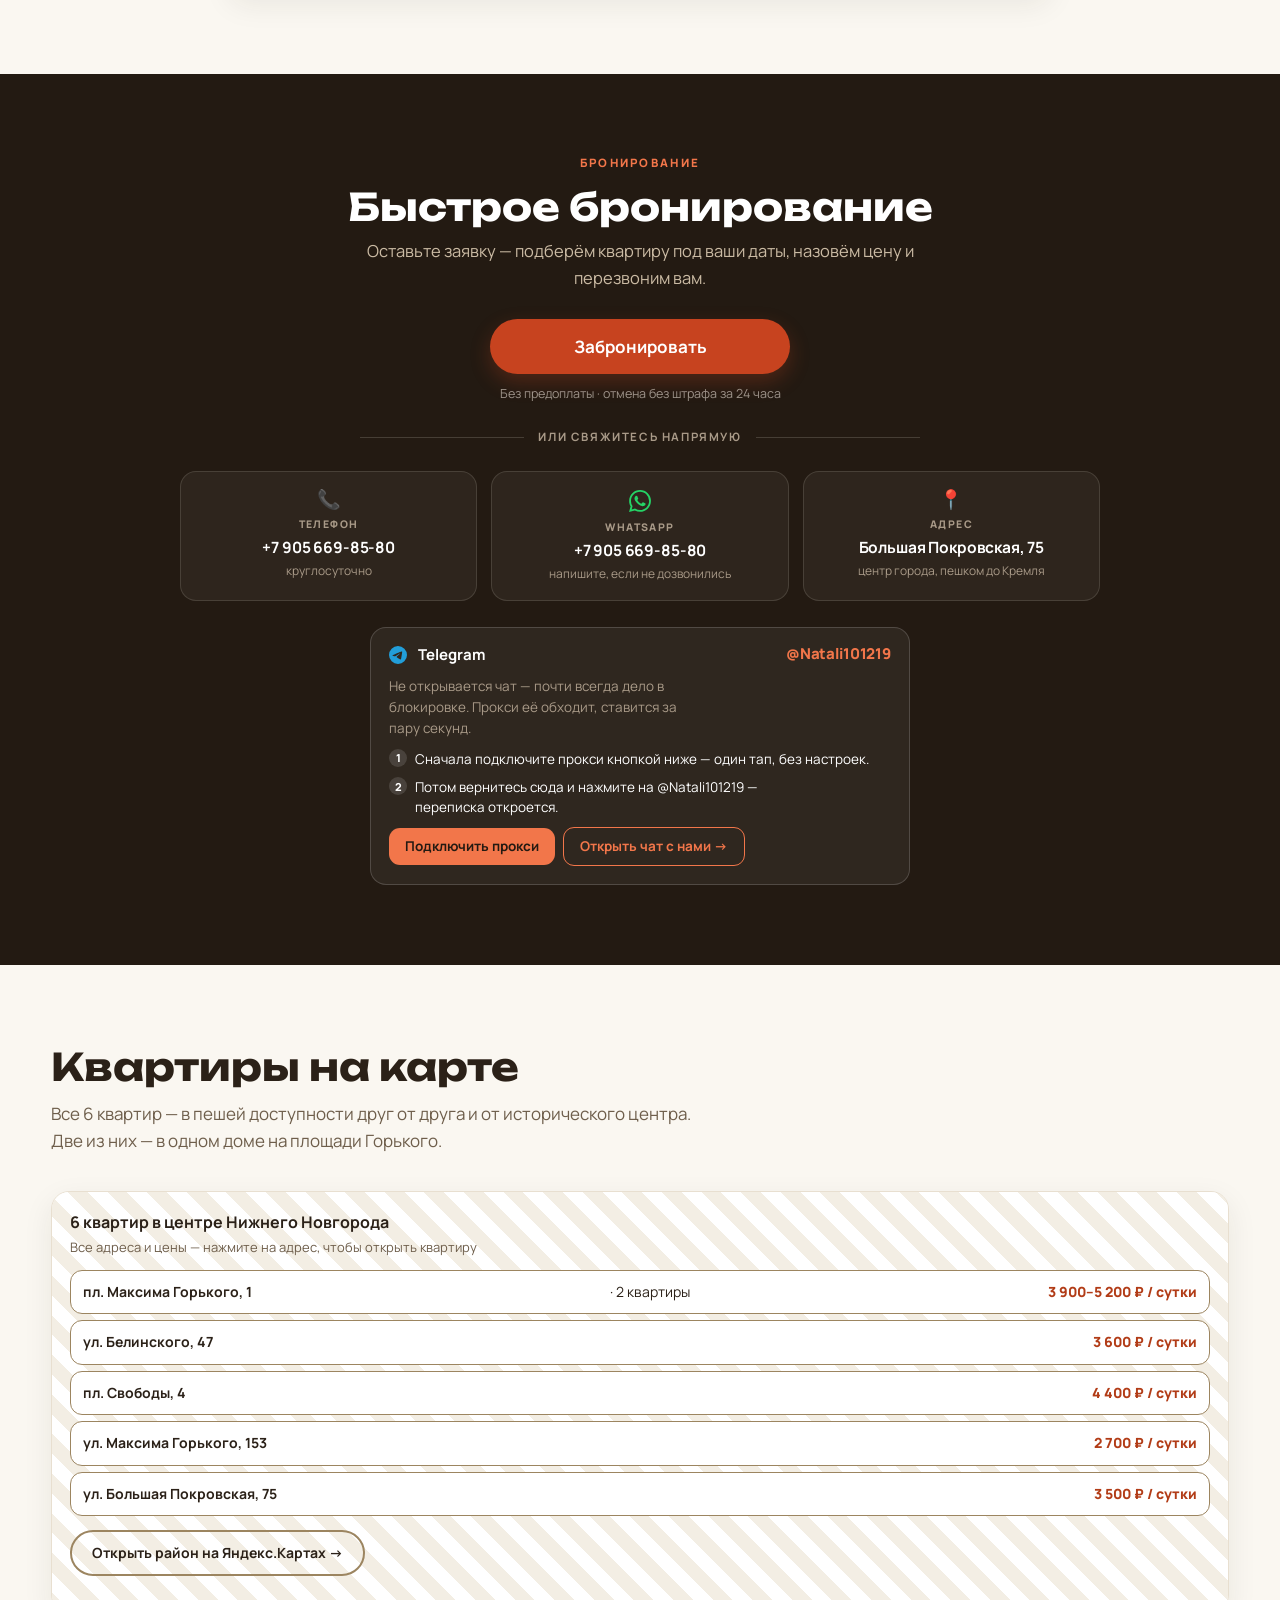
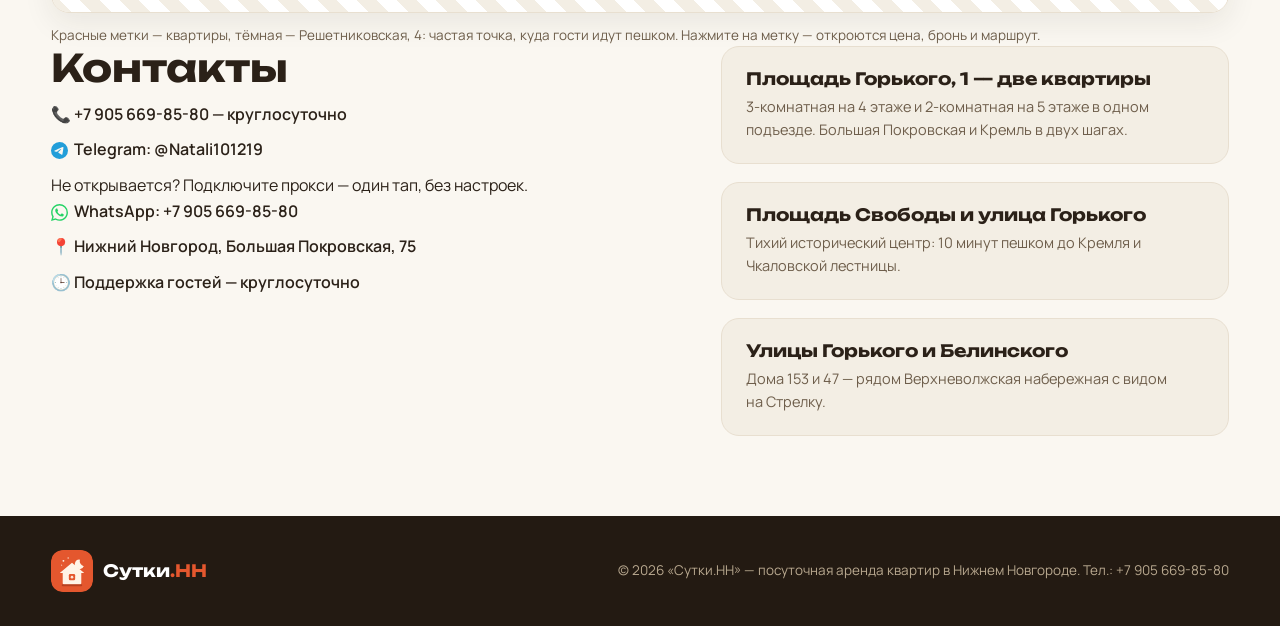
==== commit ef0386bd: "Откат: вернул прежний логотип, фавикон и оформление Задача понята неверно — возвращаю состояние до п" ====
--- a/index.html
+++ b/index.html
@@ -45,7 +45,7 @@
       <a href="#contacts">Карта</a>
       <div class="nav-mobile">
         <a class="nav-phone" href="tel:+79056698580">📞 +7 905 669-85-80</a>
-        <button type="button" class="btn btn-ghost btn-block" data-scroll="#booking">Забронировать</button>
+        <button type="button" class="btn btn-primary btn-block" data-scroll="#booking">Забронировать</button>
       </div>
     </nav>
     <div class="header-actions">
@@ -53,7 +53,7 @@
       <a class="hs js-tg-link" href="https://t.me/Natali101219" target="_blank" rel="noopener" title="Telegram — прокси подключится автоматически"><img src="img/ic-tg.svg" alt="Telegram" width="19" height="19"></a>
       <a class="hs" href="https://wa.me/79056698580" target="_blank" rel="noopener" title="WhatsApp"><img src="img/ic-wa.svg" alt="WhatsApp" width="19" height="19"></a>
       <a class="hs" href="https://vk.me/id317914778" target="_blank" rel="noopener" title="ВКонтакте"><img src="img/ic-vk.svg" alt="ВКонтакте" width="19" height="19"></a>
-      <button type="button" class="btn btn-ghost btn-sm" data-scroll="#booking">Забронировать</button>
+      <button type="button" class="btn btn-primary btn-sm" data-scroll="#booking">Забронировать</button>
       <button type="button" class="burger" id="burger" aria-label="Меню"><span></span><span></span><span></span></button>
     </div>
   </div>
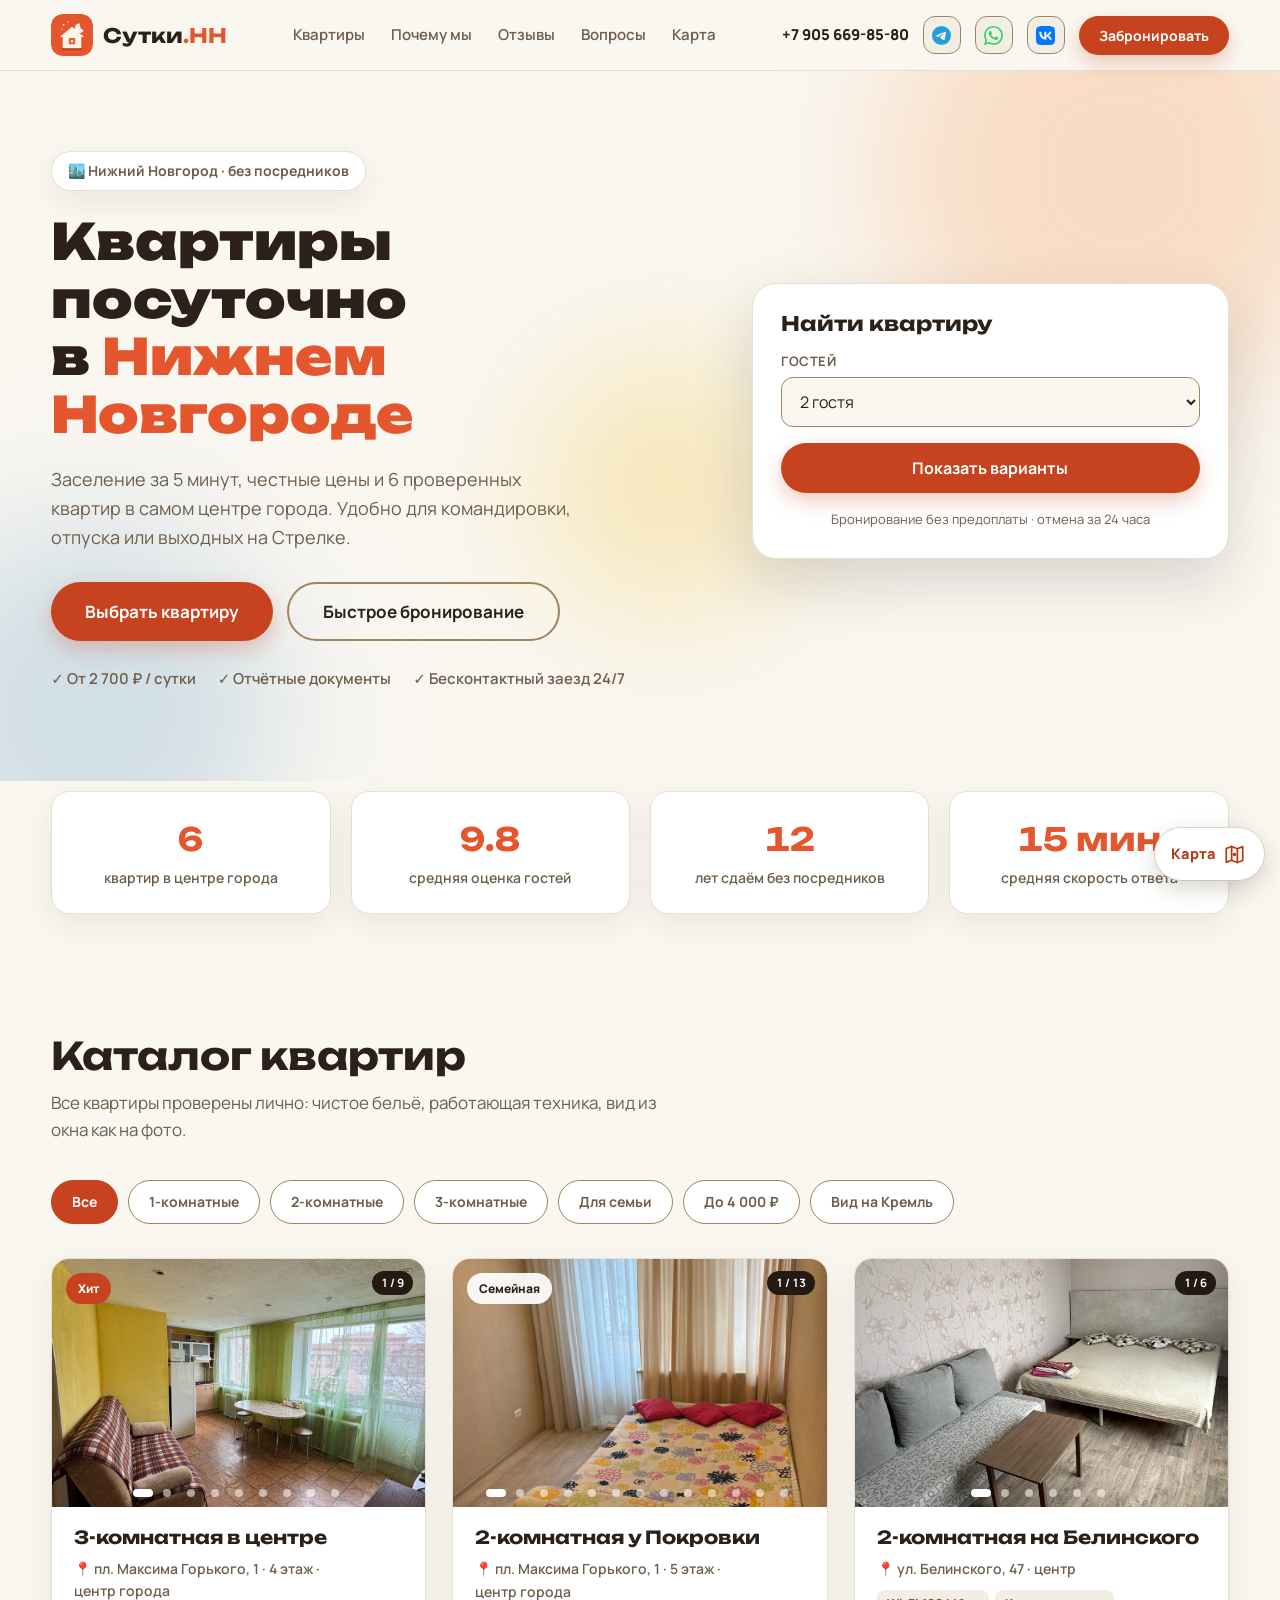
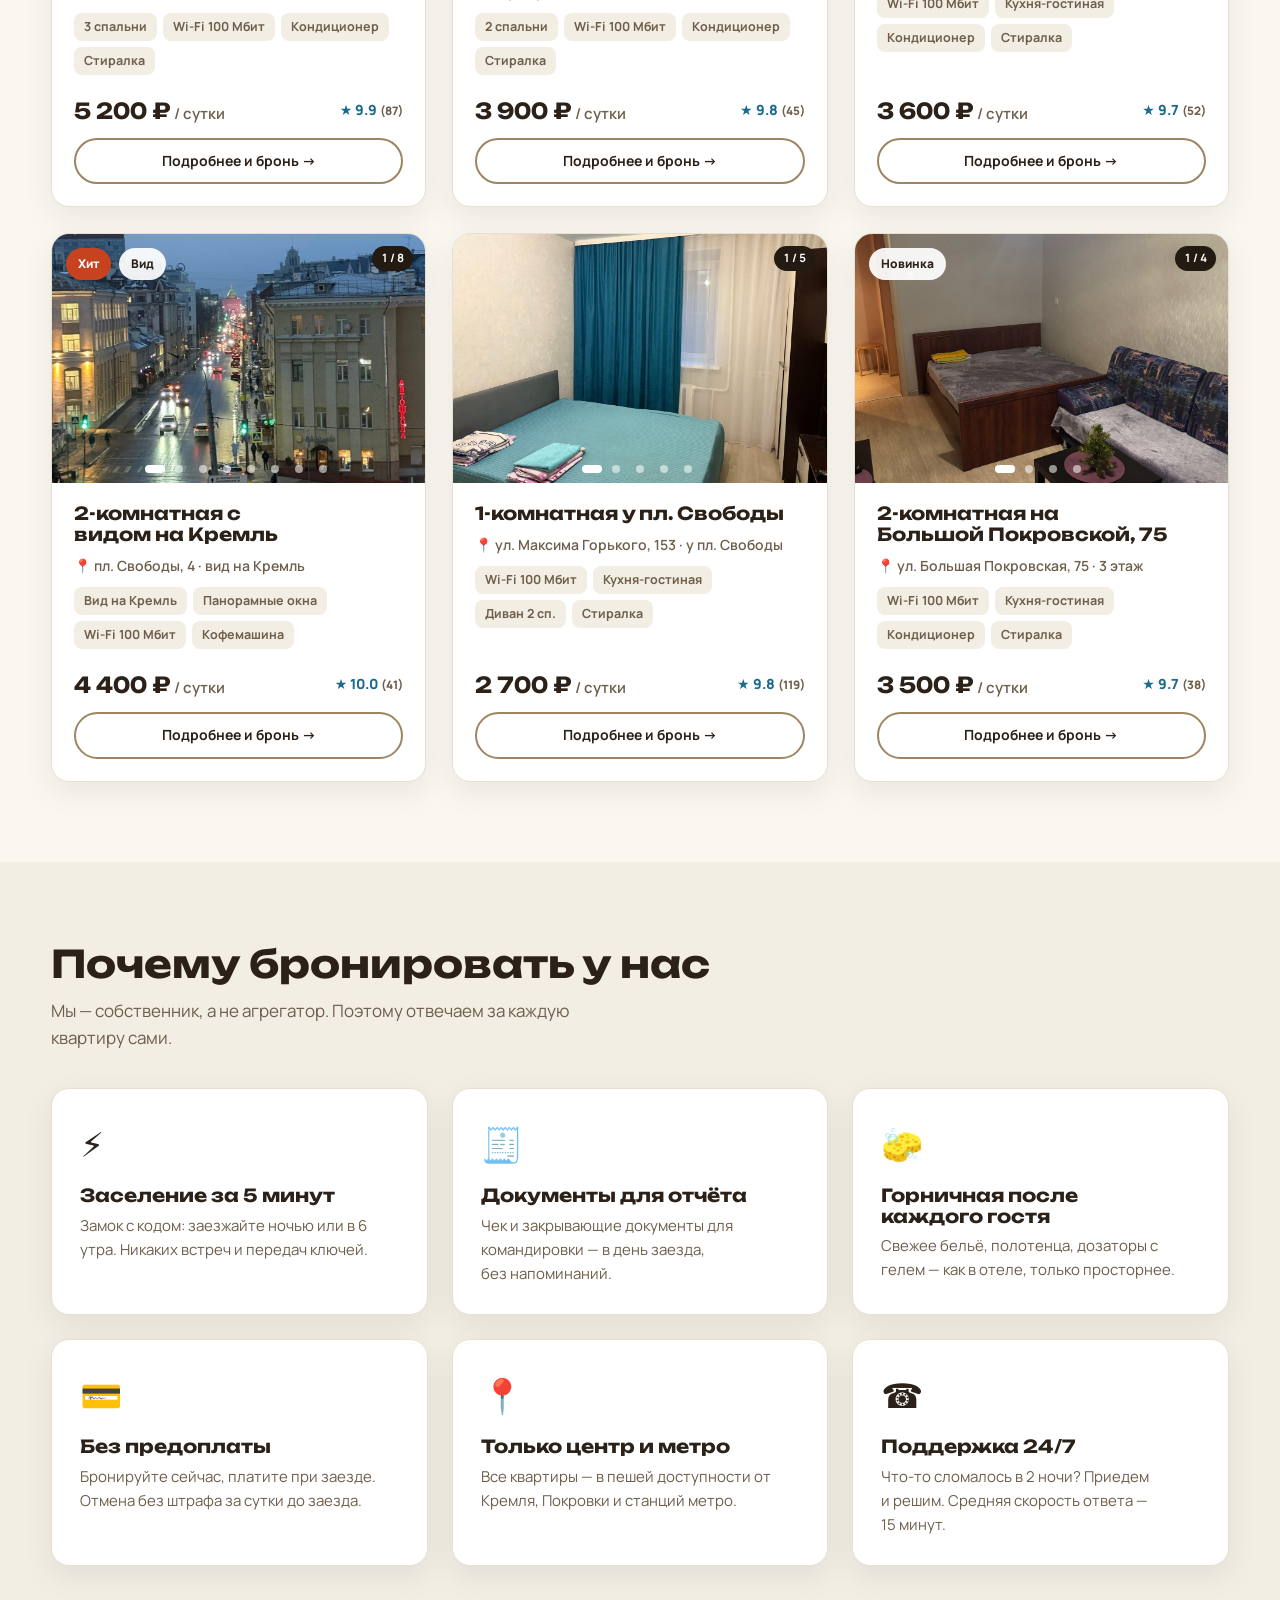
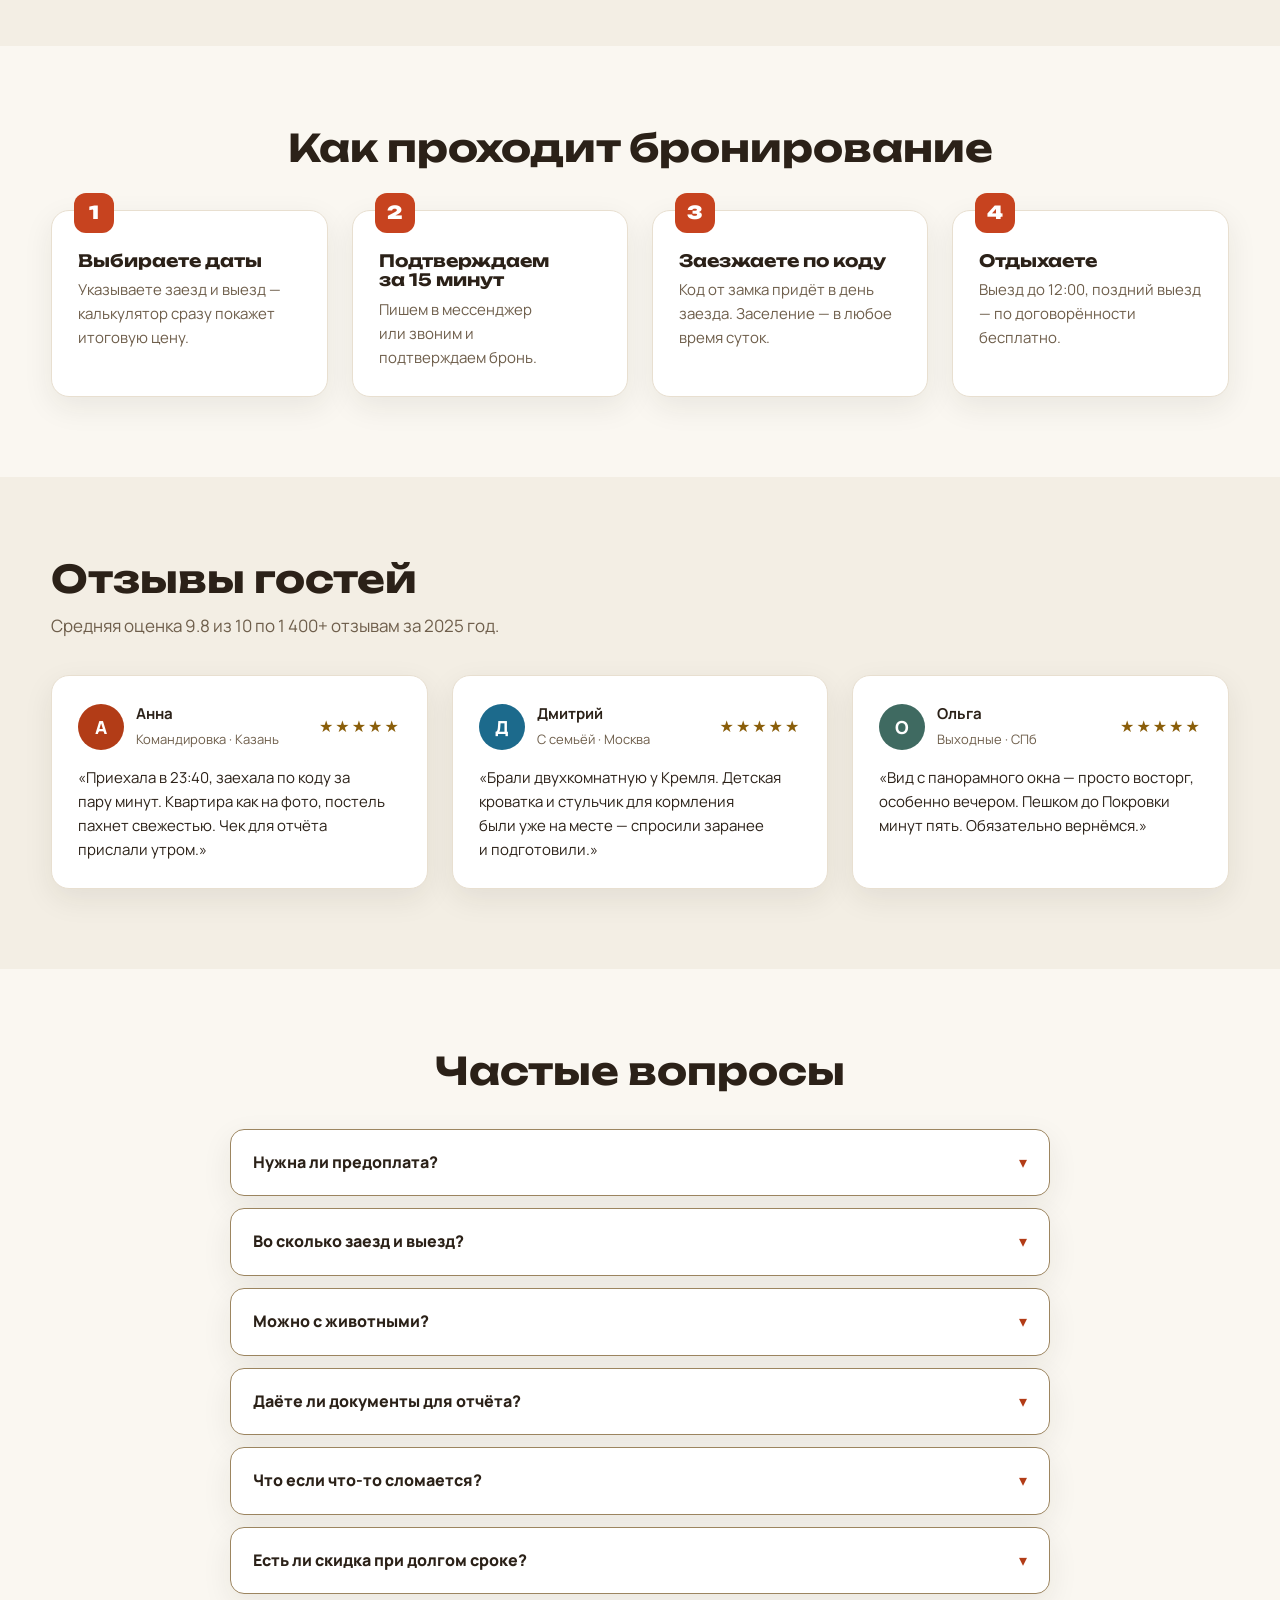
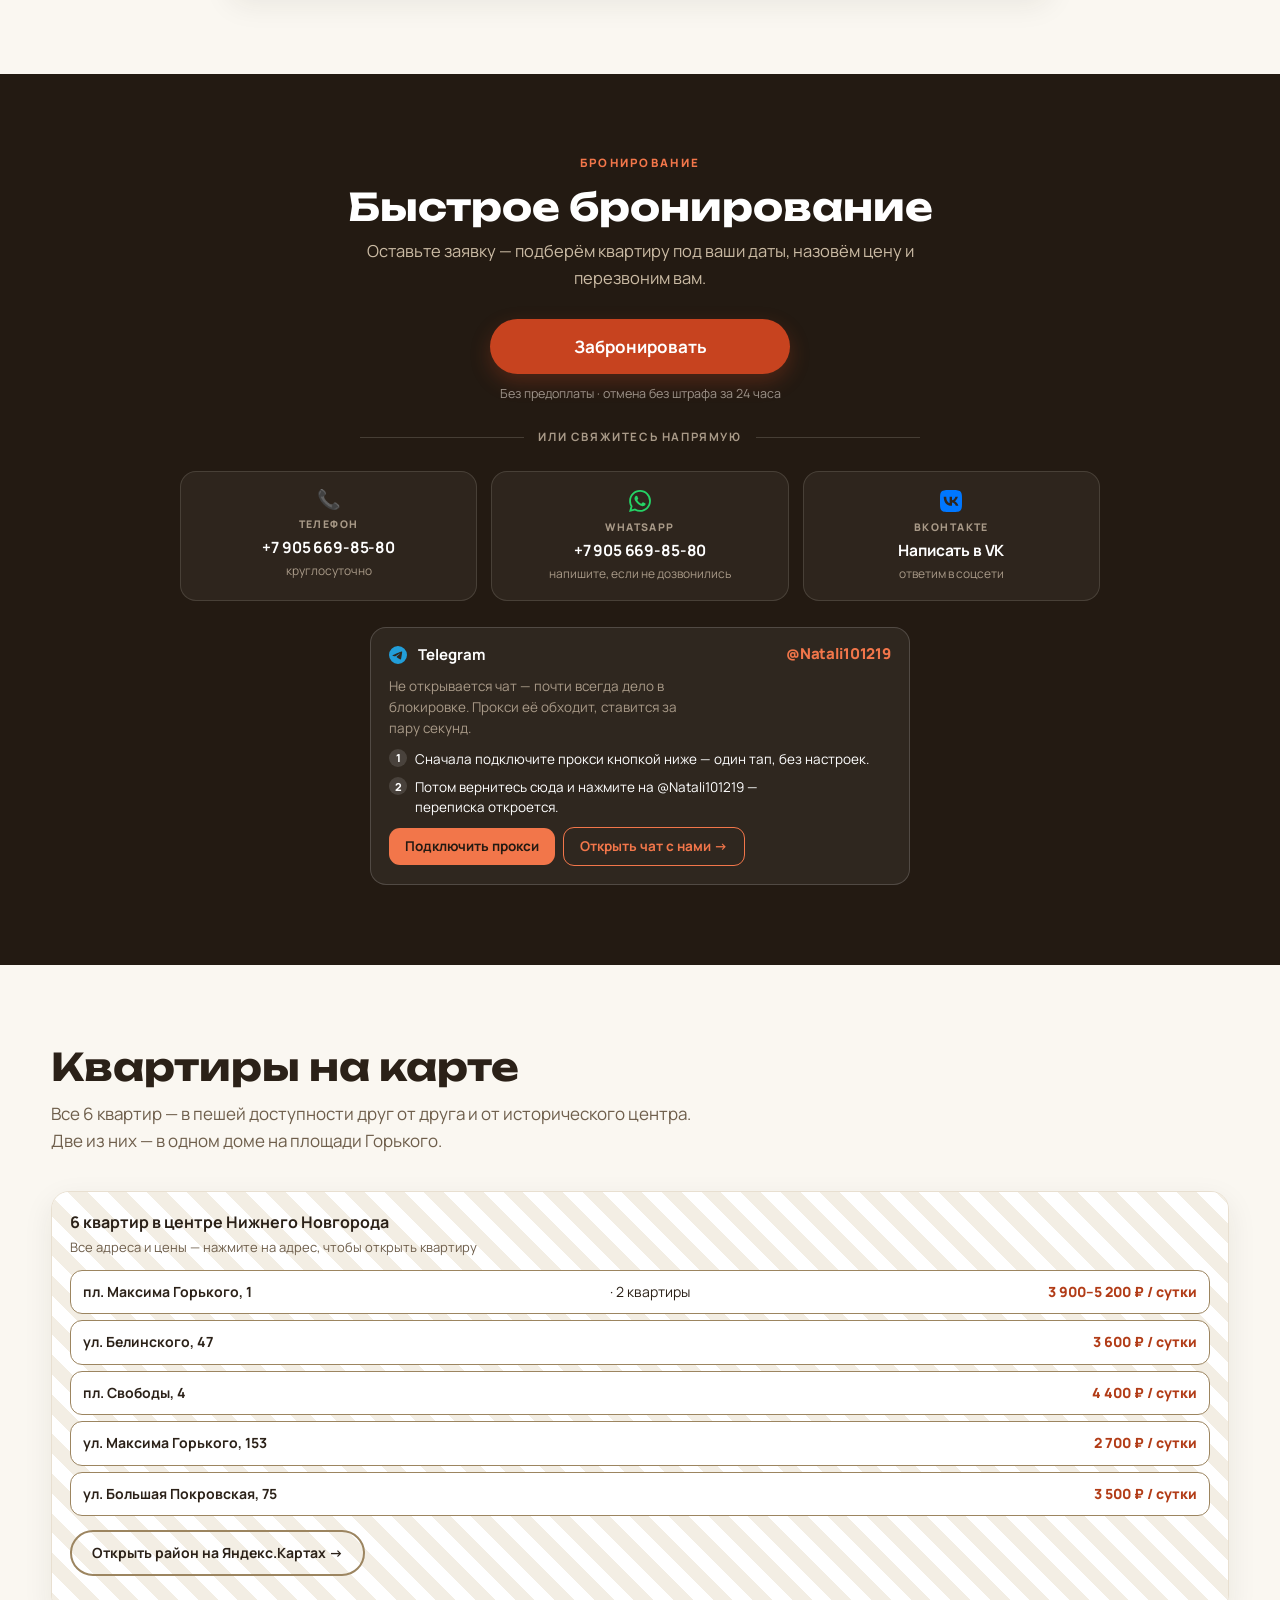
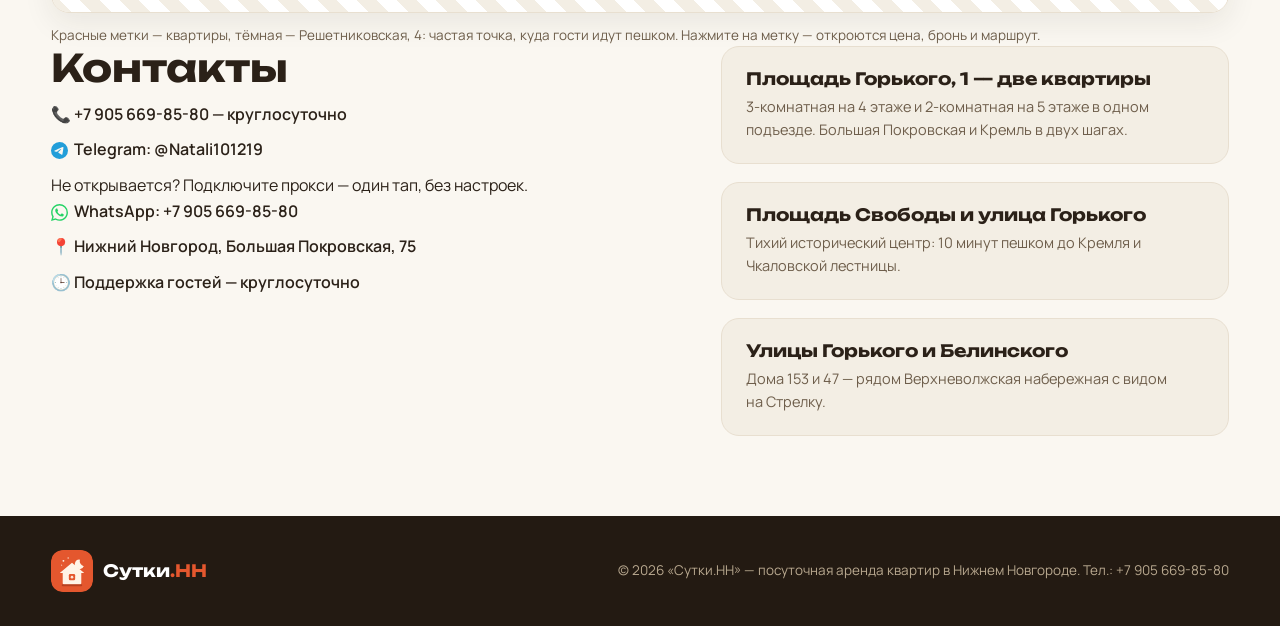
==== commit 796c7efe: "Карточка «Адрес» в блоке бронирования заменена на кнопку ВКонтакте с логотипом (как карточка WhatsAp" ====
--- a/index.html
+++ b/index.html
@@ -285,12 +285,12 @@
           </a>
         </li>
         <li class="bc-card">
-          <div>
-            <span class="bc-ico" aria-hidden="true">📍</span>
-            <span class="bc-label">Адрес</span>
-            <span class="bc-value">Большая Покровская, 75</span>
-            <span class="bc-hint">центр города, пешком до Кремля</span>
-          </div>
+          <a href="https://vk.me/id317914778" target="_blank" rel="noopener">
+            <img class="bc-ico-img" src="img/ic-vk.svg" alt="" width="22" height="22">
+            <span class="bc-label">ВКонтакте</span>
+            <span class="bc-value">Написать в VK</span>
+            <span class="bc-hint">ответим в соцсети</span>
+          </a>
         </li>
       </ul>
 
